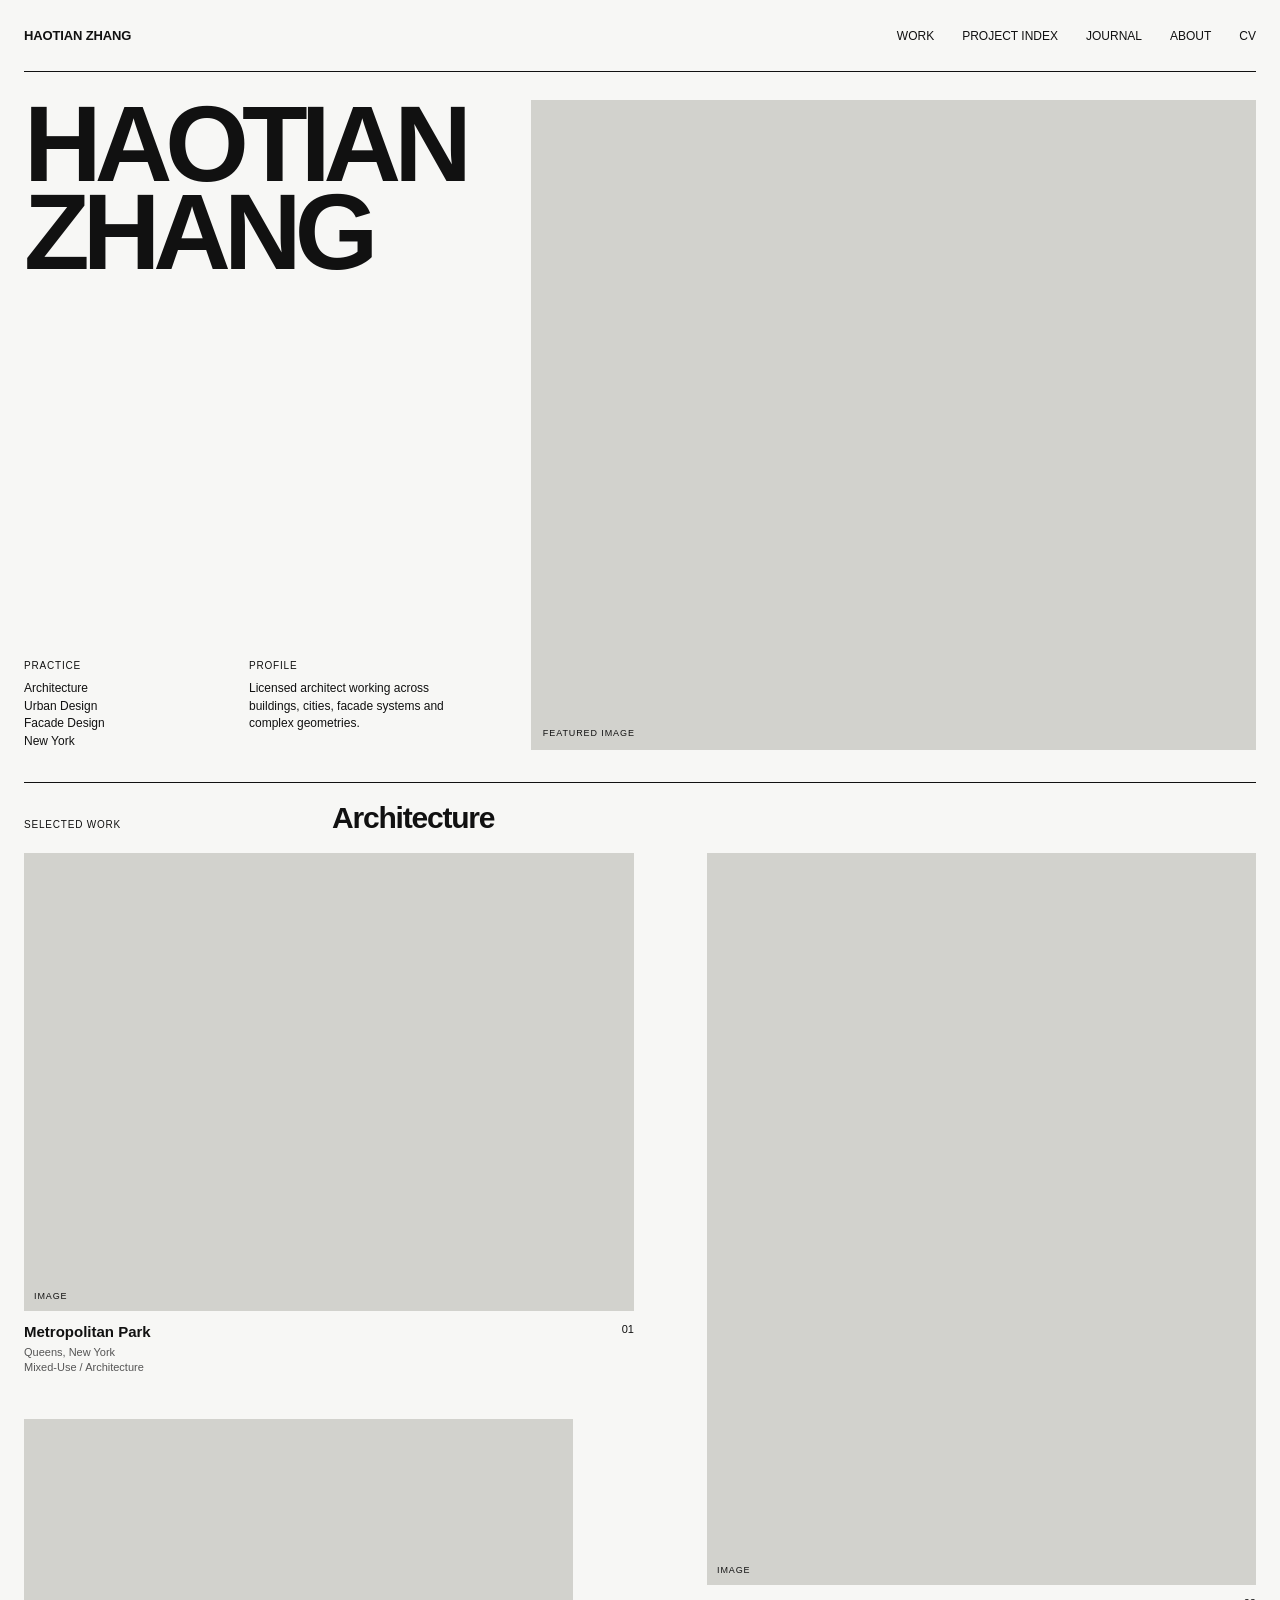
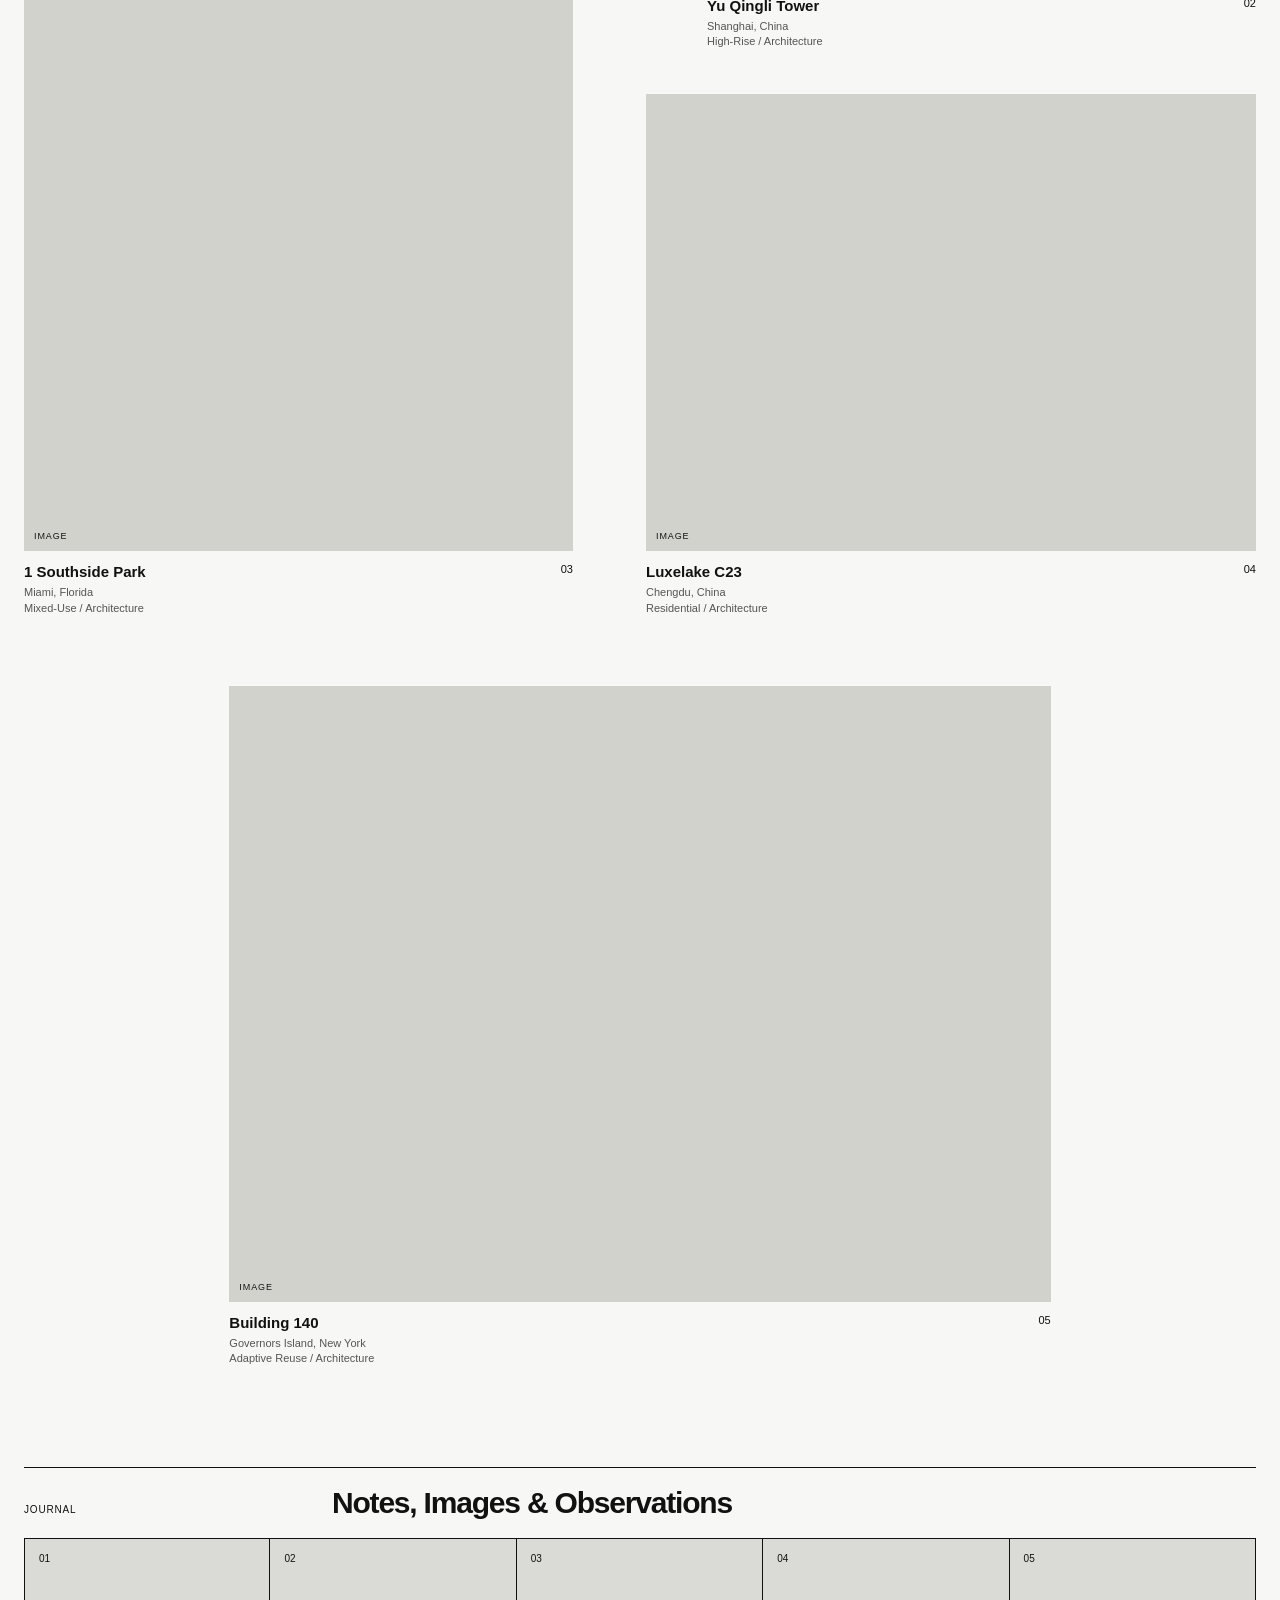
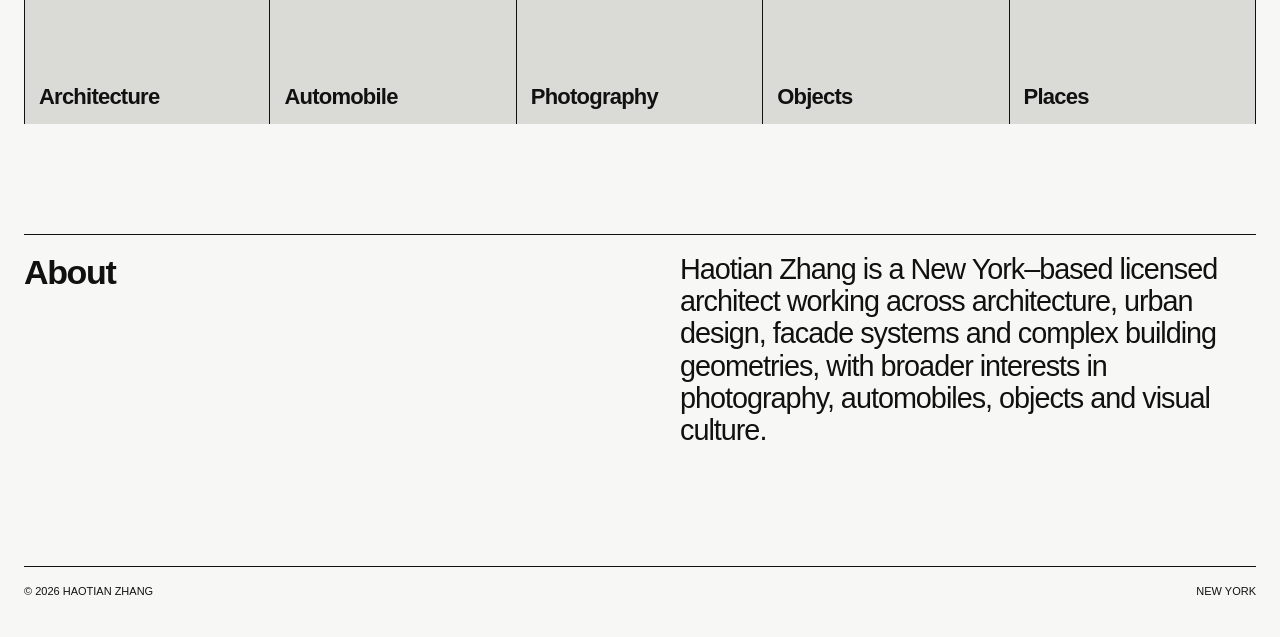
==== index.html @ 1aa69b0f "Update index.html" ====
<!DOCTYPE html>
<html lang="en">

<head>

  <meta charset="UTF-8">

  <meta name="viewport"
        content="width=device-width, initial-scale=1.0">

  <meta name="description"
        content="Haotian Zhang — New York-based architect and designer.">

  <title>
    Haotian Zhang — Architect / Designer
  </title>

  <link rel="stylesheet"
        href="style.css">

</head>


<body>

  <div class="page">


    <!-- HEADER -->

    <header class="site-header">

      <a class="site-name"
         href="index.html">
        HAOTIAN ZHANG
      </a>


      <nav class="site-nav">

        <a href="#work">
          WORK
        </a>

        <a href="projects.html">
          PROJECT INDEX
        </a>

        <a href="journal.html">
          JOURNAL
        </a>

        <a href="about.html">
          ABOUT
        </a>

        <a href="cv.html">
          CV
        </a>

      </nav>

    </header>



    <main>


      <!-- HERO -->

      <section class="home-hero">


        <div class="home-hero-left">


          <h1 class="home-title">

            <span>
              HAOTIAN
            </span>

            <span>
              ZHANG
            </span>

          </h1>



          <div class="home-hero-info">


            <div>

              <div class="label">
                Practice
              </div>

              <div class="small-text"
                   style="margin-top:8px;">

                Architecture<br>
                Urban Design<br>
                Facade Design<br>
                New York

              </div>

            </div>



            <div>

              <div class="label">
                Profile
              </div>

              <div class="small-text"
                   style="margin-top:8px;">

                Licensed architect working across buildings,
                cities, facade systems and complex geometries.

              </div>

            </div>


          </div>


        </div>



        <div class="home-hero-image">
        </div>


      </section>



      <!-- SELECTED WORK -->

      <section id="work">


        <div class="section-heading">

          <div class="label">
            Selected Work
          </div>

          <div class="section-title">
            Architecture
          </div>

        </div>



        <div class="home-work-layout">


          <!-- LEFT COLUMN -->

          <div class="home-work-column">


            <!-- 01 METROPOLITAN PARK -->

            <a class="home-work-card"
               href="metropolitan-park.html">


              <div class="home-work-image landscape">
              </div>


              <div class="home-work-info">


                <div>

                  <div class="home-work-name">
                    Metropolitan Park
                  </div>

                  <div class="home-work-meta">

                    Queens, New York<br>
                    Mixed-Use / Architecture

                  </div>

                </div>


                <div class="home-work-number">
                  01
                </div>


              </div>


            </a>



            <!-- 03 SOUTHSIDE PARK -->

            <a class="home-work-card"
               href="southside-park.html">


              <div class="home-work-image
                          portrait
                          home-southside-image">
              </div>


              <div class="home-work-info">


                <div>

                  <div class="home-work-name">
                    1 Southside Park
                  </div>

                  <div class="home-work-meta">

                    Miami, Florida<br>
                    Mixed-Use / Architecture

                  </div>

                </div>


                <div class="home-work-number">
                  03
                </div>


              </div>


            </a>


          </div>



          <!-- RIGHT COLUMN -->

          <div class="home-work-column">


            <!-- 02 YU QINGLI -->

            <article class="home-work-card">


              <div class="home-work-image portrait">
              </div>


              <div class="home-work-info">


                <div>

                  <div class="home-work-name">
                    Yu Qingli Tower
                  </div>

                  <div class="home-work-meta">

                    Shanghai, China<br>
                    High-Rise / Architecture

                  </div>

                </div>


                <div class="home-work-number">
                  02
                </div>


              </div>


            </article>



            <!-- 04 LUXELAKE -->

            <article class="home-work-card">


              <div class="home-work-image landscape">
              </div>


              <div class="home-work-info">


                <div>

                  <div class="home-work-name">
                    Luxelake C23
                  </div>

                  <div class="home-work-meta">

                    Chengdu, China<br>
                    Residential / Architecture

                  </div>

                </div>


                <div class="home-work-number">
                  04
                </div>


              </div>


            </article>


          </div>



          <!-- 05 BUILDING 140 -->

          <article class="home-work-card home-work-feature">


            <div class="home-work-image landscape">
            </div>


            <div class="home-work-info">


              <div>

                <div class="home-work-name">
                  Building 140
                </div>

                <div class="home-work-meta">

                  Governors Island, New York<br>
                  Adaptive Reuse / Architecture

                </div>

              </div>


              <div class="home-work-number">
                05
              </div>


            </div>


          </article>


        </div>


      </section>



      <!-- JOURNAL -->

      <section class="home-journal">


        <div class="section-heading">

          <div class="label">
            Journal
          </div>

          <div class="section-title">
            Notes, Images & Observations
          </div>

        </div>



        <div class="home-journal-grid">


          <a class="home-journal-item journal-architecture"
             href="journal.html">

            <div class="home-journal-overlay">
            </div>

            <span class="home-journal-number">
              01
            </span>

            <span class="home-journal-name">
              Architecture
            </span>

          </a>



          <a class="home-journal-item journal-automobile"
             href="journal.html">

            <div class="home-journal-overlay">
            </div>

            <span class="home-journal-number">
              02
            </span>

            <span class="home-journal-name">
              Automobile
            </span>

          </a>



          <a class="home-journal-item journal-photography"
             href="journal.html">

            <div class="home-journal-overlay">
            </div>

            <span class="home-journal-number">
              03
            </span>

            <span class="home-journal-name">
              Photography
            </span>

          </a>



          <a class="home-journal-item journal-objects"
             href="journal.html">

            <div class="home-journal-overlay">
            </div>

            <span class="home-journal-number">
              04
            </span>

            <span class="home-journal-name">
              Objects
            </span>

          </a>



          <a class="home-journal-item journal-places"
             href="journal.html">

            <div class="home-journal-overlay">
            </div>

            <span class="home-journal-number">
              05
            </span>

            <span class="home-journal-name">
              Places
            </span>

          </a>


        </div>


      </section>



      <!-- ABOUT -->

      <section class="home-about">


        <div class="home-about-title">
          About
        </div>


        <div class="home-about-text">

          Haotian Zhang is a New York–based licensed architect working across
          architecture, urban design, facade systems and complex building geometries,
          with broader interests in photography, automobiles, objects and visual culture.

        </div>


      </section>


    </main>



    <!-- FOOTER -->

    <footer class="site-footer">

      <div>
        © 2026 HAOTIAN ZHANG
      </div>

      <div>
        NEW YORK
      </div>

    </footer>


  </div>


</body>

</html>
---- style.css ----
/* =========================================================
   HAOTIAN ZHANG — GLOBAL DESIGN SYSTEM
   ========================================================= */


/* DESIGN TOKENS
--------------------------------------------------------- */

:root {

  /* COLORS */

  --color-bg: #f7f7f5;
  --color-text: #111111;
  --color-muted: #555555;
  --color-line: #c8c8c3;
  --color-placeholder: #d2d2cd;


  /* PAGE */

  --page-max: 1920px;
  --page-padding: 24px;


  /* PROJECT PAGE */

  --project-page-max: 1080px;
  --project-column-width: 74%;


  /* SPACING */

  --space-xs: 8px;
  --space-sm: 12px;
  --space-md: 24px;
  --space-lg: 44px;
  --space-xl: 80px;
  --space-xxl: 120px;


  /* TYPE */

  --font-sans:
    "Helvetica Neue",
    Helvetica,
    Arial,
    sans-serif;


  /* MOTION */

  --transition-fast: 0.2s ease;
  --transition-medium: 0.25s ease;

}


/* RESET
--------------------------------------------------------- */

* {
  margin: 0;
  padding: 0;
  box-sizing: border-box;
}

html {
  scroll-behavior: smooth;
}

body {
  background: var(--color-bg);
  color: var(--color-text);
  font-family: var(--font-sans);
  -webkit-font-smoothing: antialiased;
}

a {
  color: inherit;
  text-decoration: none;
}

img {
  display: block;
  width: 100%;
}


/* GLOBAL
--------------------------------------------------------- */

.page {
  width: 100%;
  max-width: var(--page-max);
  margin: 0 auto;
  padding: 0 var(--page-padding);
}

.label {
  font-size: 10px;
  line-height: 1.2;
  letter-spacing: 0.08em;
  text-transform: uppercase;
}

.small-text {
  font-size: 12px;
  line-height: 1.45;
}

.page-title {
  padding: 30px 0 80px;
}

.page-title h1 {
  font-size: clamp(68px, 8.4vw, 150px);
  line-height: 0.82;
  letter-spacing: -0.065em;
  text-transform: uppercase;
  font-weight: 700;
}

.section-heading {
  display: grid;
  grid-template-columns: 1fr 3fr;
  align-items: baseline;
  padding: 18px 0;
  border-top: 1px solid var(--color-text);
}

.section-title {
  font-size: 30px;
  font-weight: 600;
  letter-spacing: -0.04em;
}


/* HEADER
--------------------------------------------------------- */

.site-header {
  height: 72px;
  display: grid;
  grid-template-columns: 1fr auto;
  align-items: center;
  border-bottom: 1px solid var(--color-text);
}

.site-name {
  font-size: 13px;
  font-weight: 600;
  letter-spacing: -0.01em;
}

.site-nav {
  display: flex;
  gap: 28px;
  font-size: 12px;
}

.site-nav a {
  position: relative;
}

.site-nav a::after {
  content: "";
  position: absolute;
  left: 0;
  bottom: -4px;
  width: 0;
  height: 1px;
  background: var(--color-text);
  transition: width var(--transition-fast);
}

.site-nav a:hover::after {
  width: 100%;
}


/* FOOTER
--------------------------------------------------------- */

.site-footer {
  border-top: 1px solid var(--color-text);
  padding: 18px 0 40px;
  display: flex;
  justify-content: space-between;
  align-items: flex-start;
  gap: 24px;
  font-size: 11px;
}


/* HOME — HERO
--------------------------------------------------------- */

.home-hero {
  min-height: 76vh;
  display: grid;
  grid-template-columns: 4.7fr 7.3fr;
  gap: 40px;
  padding-top: 28px;
  padding-bottom: 32px;
}

.home-hero-left {
  display: flex;
  flex-direction: column;
  justify-content: space-between;
}

.home-title {
  font-size: clamp(68px, 8.4vw, 150px);
  line-height: 0.82;
  font-weight: 700;
  letter-spacing: -0.065em;
  text-transform: uppercase;
}

.home-title span {
  display: block;
}

.home-hero-info {
  display: grid;
  grid-template-columns: 1fr 1fr;
  gap: 20px;
  max-width: 430px;
}

.home-hero-image {
  min-height: 650px;
  background: var(--color-placeholder);
  position: relative;
  overflow: hidden;
  background-size: cover;
  background-position: center;
}

.home-hero-image::after {
  content: "FEATURED IMAGE";
  position: absolute;
  left: 12px;
  bottom: 12px;
  font-size: 9px;
  letter-spacing: 0.1em;
}


/* HOME — SELECTED WORK
--------------------------------------------------------- */

.home-work-layout {
  display: grid;
  grid-template-columns: 1fr 1fr;
  column-gap: 12px;
  padding-bottom: 100px;
}

.home-work-column {
  display: flex;
  flex-direction: column;
  gap: 44px;
}

.home-work-card {
  display: block;
}


/* LEFT COLUMN */

.home-work-column:first-child
.home-work-card:nth-child(1) {
  width: 100%;
}

.home-work-column:first-child
.home-work-card:nth-child(2) {
  width: 90%;
  align-self: flex-start;
}


/* RIGHT COLUMN */

.home-work-column:nth-child(2)
.home-work-card:nth-child(1) {
  width: 90%;
  align-self: flex-end;
}

.home-work-column:nth-child(2)
.home-work-card:nth-child(2) {
  width: 100%;
}


.home-work-image {
  background: var(--color-placeholder);
  margin-bottom: 12px;
  position: relative;
  overflow: hidden;
  background-size: cover;
  background-position: center;
}

.home-work-image.landscape {
  aspect-ratio: 4 / 3;
}

.home-work-image.portrait {
  aspect-ratio: 3 / 4;
}

.home-work-image::after {
  content: "IMAGE";
  position: absolute;
  left: 10px;
  bottom: 10px;
  font-size: 9px;
  letter-spacing: 0.1em;
}

.home-work-info {
  display: grid;
  grid-template-columns: 1fr auto;
  gap: 16px;
}

.home-work-name {
  font-size: 15px;
  font-weight: 600;
}

.home-work-meta {
  margin-top: 5px;
  font-size: 11px;
  line-height: 1.4;
  color: var(--color-muted);
}

.home-work-number {
  font-size: 11px;
}

.home-work-feature {
  grid-column: 1 / -1;
  width: 66.666%;
  margin: 70px auto 0;
}


/* HOME — JOURNAL
--------------------------------------------------------- */

.home-journal {
  padding-bottom: 110px;
}

.home-journal-grid {
  display: grid;
  grid-template-columns: repeat(5, 1fr);
  border-top: 1px solid var(--color-text);
}

.home-journal-item {
  min-height: 185px;
  padding: 14px;
  border-right: 1px solid var(--color-text);
  position: relative;
  overflow: hidden;

  display: flex;
  flex-direction: column;
  justify-content: space-between;

  background: var(--color-placeholder);
  background-size: cover;
  background-position: center;

  transition:
    filter var(--transition-medium),
    transform var(--transition-medium);
}

.home-journal-item:first-child {
  border-left: 1px solid var(--color-text);
}

.home-journal-overlay {
  position: absolute;
  inset: 0;
  background: rgba(247, 247, 245, 0.22);
  transition:
    background var(--transition-medium);
}

.home-journal-number,
.home-journal-name {
  position: relative;
  z-index: 2;
}

.home-journal-number {
  font-size: 10px;
}

.home-journal-name {
  font-size: 22px;
  font-weight: 600;
  letter-spacing: -0.035em;
}

.home-journal-item:hover {
  filter: contrast(1.04);
}

.home-journal-item:hover
.home-journal-overlay {
  background: rgba(247, 247, 245, 0.08);
}


/* JOURNAL BACKGROUND IMAGES
--------------------------------------------------------- */

.journal-architecture {
  background-image: none;
}

.journal-automobile {
  background-image: none;
}

.journal-photography {
  background-image: none;
}

.journal-objects {
  background-image: none;
}

.journal-places {
  background-image: none;
}


/* HOME — ABOUT
--------------------------------------------------------- */

.home-about {
  display: grid;
  grid-template-columns: 1fr 1fr;
  gap: 80px;
  padding: 18px 0 120px;
  border-top: 1px solid var(--color-text);
}

.home-about-title {
  font-size: 34px;
  font-weight: 600;
  letter-spacing: -0.04em;
}

.home-about-text {
  font-size: clamp(24px, 2.25vw, 38px);
  line-height: 1.12;
  letter-spacing: -0.035em;
  max-width: 820px;
}


/* PROJECT INDEX
--------------------------------------------------------- */

.project-index-section {
  margin-bottom: 100px;
}

.project-index-table {
  border-top: 1px solid var(--color-text);
}

.project-index-row {
  display: grid;
  grid-template-columns:
    50px
    120px
    2fr
    1.4fr
    1fr
    1.2fr;

  gap: 18px;
  align-items: center;

  min-height: 108px;
  padding: 12px 0;

  border-bottom: 1px solid var(--color-line);

  transition:
    background var(--transition-fast);
}

.project-index-row:hover {
  background: #efefeb;
}

.project-index-number,
.project-index-location,
.project-index-type,
.project-index-office {
  font-size: 11px;
  line-height: 1.4;
}

.project-index-name {
  font-size: 22px;
  font-weight: 600;
  letter-spacing: -0.03em;
}

.project-index-thumb {
  width: 100%;
  aspect-ratio: 4 / 3;

  background: var(--color-placeholder);

  position: relative;
  overflow: hidden;

  background-size: cover;
  background-position: center;
}

.project-index-thumb::after {
  content: "THUMB";

  position: absolute;
  left: 8px;
  bottom: 8px;

  font-size: 9px;
  letter-spacing: 0.08em;
}


/* JOURNAL PAGE
--------------------------------------------------------- */

.journal-intro {
  display: grid;
  grid-template-columns: 1fr 2fr;
  gap: 60px;

  padding: 24px 0 100px;

  border-top: 1px solid var(--color-text);
}

.journal-intro-text {
  font-size: clamp(28px, 3vw, 46px);
  line-height: 1.08;
  letter-spacing: -0.04em;

  max-width: 1000px;
}

.journal-categories {
  border-top: 1px solid var(--color-text);
  margin-bottom: 120px;
}

.journal-category {
  display: grid;

  grid-template-columns:
    70px
    1.5fr
    2fr
    auto;

  gap: 30px;
  align-items: center;

  min-height: 125px;

  border-bottom: 1px solid #bdbdb8;

  transition:
    background var(--transition-fast);
}

.journal-category:hover {
  background: var(--color-text);
  color: var(--color-bg);
}

.journal-category-number {
  font-size: 11px;
}

.journal-category-name {
  font-size: clamp(28px, 3vw, 48px);
  font-weight: 600;
  letter-spacing: -0.045em;
}

.journal-category-description {
  font-size: 12px;
  line-height: 1.5;
  max-width: 440px;
}

.journal-category-arrow {
  font-size: 18px;
}

.journal-latest {
  margin-bottom: 120px;
}

.journal-post-grid {
  display: grid;
  grid-template-columns: repeat(3, 1fr);
  gap: 24px;
}

.journal-post-image {
  aspect-ratio: 4 / 3;
  background: var(--color-placeholder);
  margin-bottom: 12px;
  position: relative;
}

.journal-post-image::after {
  content: "IMAGE";

  position: absolute;
  left: 10px;
  bottom: 10px;

  font-size: 9px;
  letter-spacing: 0.08em;
}

.journal-post-category {
  font-size: 10px;
  letter-spacing: 0.08em;
  text-transform: uppercase;
  margin-bottom: 7px;
}

.journal-post-title {
  font-size: 20px;
  font-weight: 600;
  letter-spacing: -0.03em;
  line-height: 1.15;
}

.journal-post-date {
  margin-top: 8px;
  font-size: 10px;
  color: #666;
}


/* ABOUT PAGE
--------------------------------------------------------- */

.about-intro {
  display: grid;
  grid-template-columns: 1fr 2fr;
  gap: 60px;

  padding: 24px 0 90px;

  border-top: 1px solid var(--color-text);
}

.about-intro-text {
  font-size: clamp(26px, 2.7vw, 42px);
  line-height: 1.12;
  letter-spacing: -0.035em;

  max-width: 900px;
}

.about-details {
  display: grid;
  grid-template-columns: repeat(3, 1fr);
  gap: 40px;

  padding: 24px 0 90px;

  border-top: 1px solid var(--color-text);
}

.about-detail-title {
  font-size: 10px;
  letter-spacing: 0.08em;
  text-transform: uppercase;

  margin-bottom: 14px;
}

.about-detail-text {
  font-size: 13px;
  line-height: 1.6;
}

.about-bio {
  display: grid;
  grid-template-columns: 1fr 2fr;
  gap: 60px;

  padding: 24px 0 110px;

  border-top: 1px solid var(--color-text);
}

.about-bio-title {
  font-size: 28px;
  font-weight: 600;
  letter-spacing: -0.04em;
}

.about-bio-text {
  max-width: 850px;
  font-size: 17px;
  line-height: 1.6;
}

.about-bio-text p {
  margin-bottom: 22px;
}

.about-interests {
  display: grid;
  grid-template-columns: repeat(5, 1fr);

  border-top: 1px solid var(--color-text);

  margin-bottom: 120px;
}

.about-interest {
  min-height: 180px;

  padding: 14px;

  border-right: 1px solid var(--color-text);
  border-bottom: 1px solid var(--color-text);

  display: flex;
  align-items: flex-end;

  font-size: 22px;
  font-weight: 600;
  letter-spacing: -0.04em;
}

.about-interest:first-child {
  border-left: 1px solid var(--color-text);
}


/* CV PAGE
--------------------------------------------------------- */

.cv-intro {
  display: grid;
  grid-template-columns: 1fr 2fr;
  gap: 60px;

  padding: 24px 0 90px;

  border-top: 1px solid var(--color-text);
}

.cv-intro-text {
  font-size: clamp(24px, 2.5vw, 38px);
  line-height: 1.12;
  letter-spacing: -0.035em;

  max-width: 900px;
}

.cv-section {
  border-top: 1px solid var(--color-text);

  padding: 18px 0 80px;
}

.cv-section-heading {
  display: grid;
  grid-template-columns: 1fr 3fr;

  margin-bottom: 36px;

  align-items: baseline;
}

.cv-section-title {
  font-size: 28px;
  font-weight: 600;
  letter-spacing: -0.04em;
}

.cv-entry {
  display: grid;

  grid-template-columns:
    1fr
    1.5fr
    3fr;

  gap: 30px;

  padding: 22px 0;

  border-top: 1px solid var(--color-line);
}

.cv-entry:last-child {
  border-bottom: 1px solid var(--color-line);
}

.cv-date {
  font-size: 11px;
  line-height: 1.5;
}

.cv-entry-title {
  font-size: 18px;
  font-weight: 600;
  letter-spacing: -0.02em;
}

.cv-entry-subtitle {
  margin-top: 5px;

  font-size: 12px;
  line-height: 1.5;

  color: var(--color-muted);
}

.cv-entry-description {
  font-size: 13px;
  line-height: 1.55;

  max-width: 760px;
}

.cv-skills-grid,
.cv-additional-grid {
  display: grid;
  grid-template-columns: repeat(3, 1fr);
  gap: 50px;
}

.cv-block {
  border-top: 1px solid var(--color-line);

  padding-top: 14px;
}

.cv-block-title {
  font-size: 18px;
  font-weight: 600;

  margin-bottom: 18px;

  letter-spacing: -0.025em;
}

.cv-small-title {
  font-size: 10px;
  text-transform: uppercase;
  letter-spacing: 0.08em;

  margin-bottom: 14px;
}

.cv-list {
  font-size: 13px;
  line-height: 1.7;
}


/* =========================================================
   PROJECT DETAIL — PUBLICATION SYSTEM
   ========================================================= */


/* PROJECT PAGE WIDTH
--------------------------------------------------------- */

.project-page {
  width: 100%;
  max-width: var(--project-page-max);

  margin: 0 auto;

  padding-bottom: 120px;
}


/* PROJECT TITLE
--------------------------------------------------------- */

.project-detail-header {
  padding: 30px 0 34px;
}

.project-detail-kicker {
  margin-bottom: 12px;

  font-size: 9px;
  line-height: 1.35;
  letter-spacing: 0.08em;
  text-transform: uppercase;
}

.project-detail-title {
  font-size: clamp(46px, 5.5vw, 92px);
  line-height: 0.9;
  letter-spacing: -0.055em;
  font-weight: 700;
  text-transform: uppercase;
}


/* HERO + SIDEBAR
--------------------------------------------------------- */

.project-hero-layout {
  display: grid;

  grid-template-columns:
    minmax(0, 3.35fr)
    minmax(190px, 1fr);

  gap: 24px;

  align-items: start;

  margin-bottom: 72px;
}

.project-hero-image {
  width: 100%;
  aspect-ratio: 4 / 3;

  background-color: var(--color-placeholder);

  position: relative;
  overflow: hidden;

  background-size: cover;
  background-position: center;
  background-repeat: no-repeat;
}

.project-hero-image::after {
  content: "IMAGE";

  position: absolute;
  left: 8px;
  bottom: 8px;

  font-size: 8px;
  letter-spacing: 0.09em;
}

.project-sidebar {
  border-top: 1px solid var(--color-text);
}

.project-sidebar-group {
  padding: 10px 0 13px;
  border-bottom: 1px solid var(--color-line);
}

.project-sidebar-label {
  margin-bottom: 4px;

  font-size: 8px;
  line-height: 1.2;
  letter-spacing: 0.08em;
  text-transform: uppercase;
}

.project-sidebar-value {
  font-size: 10px;
  line-height: 1.45;
}


/* PROJECT TEXT
--------------------------------------------------------- */

.project-copy-section {
  width: var(--project-column-width);

  display: grid;
  grid-template-columns: 110px 1fr;
  gap: 28px;

  padding-bottom: 78px;
}

.project-copy-label {
  font-size: 9px;
  line-height: 1.35;
  letter-spacing: 0.08em;
  text-transform: uppercase;
}

.project-copy {
  max-width: 640px;
}

.project-copy h2 {
  margin-bottom: 14px;

  font-size: 13px;
  line-height: 1.3;
  font-weight: 600;
  letter-spacing: -0.01em;
}

.project-copy p {
  margin-bottom: 15px;

  font-size: 12px;
  line-height: 1.6;
}

.project-copy p:last-child {
  margin-bottom: 0;
}


/* PROJECT GALLERY
--------------------------------------------------------- */

.project-gallery {
  width: var(--project-column-width);
  padding-bottom: 90px;
}

.project-gallery-item {
  margin-bottom: 28px;
}

.project-gallery-item:last-child {
  margin-bottom: 0;
}

.project-gallery-image {
  width: 100%;

  background-color: var(--color-placeholder);

  position: relative;
  overflow: hidden;

  background-size: cover;
  background-position: center;
  background-repeat: no-repeat;
}

.project-gallery-image::after {
  content: "IMAGE";

  position: absolute;
  left: 8px;
  bottom: 8px;

  font-size: 8px;
  letter-spacing: 0.09em;
}


/* IMAGE FORMATS
--------------------------------------------------------- */

.project-gallery-landscape {
  aspect-ratio: 16 / 10;
}

.project-gallery-wide {
  aspect-ratio: 16 / 9;
}

.project-gallery-square {
  aspect-ratio: 1 / 1;
}

.project-gallery-portrait {
  width: 70%;
  aspect-ratio: 3 / 4;
}

.project-gallery-portrait.right {
  margin-left: auto;
}


/* TWO IMAGE ROW
--------------------------------------------------------- */

.project-gallery-pair {
  display: grid;
  grid-template-columns: 1fr 1fr;
  gap: 10px;

  margin-bottom: 28px;
}

.project-gallery-pair .project-gallery-item {
  margin-bottom: 0;
}


/* CAPTIONS
--------------------------------------------------------- */

.project-caption {
  display: flex;
  justify-content: space-between;
  gap: 20px;

  padding-top: 5px;

  font-size: 8px;
  line-height: 1.35;
  letter-spacing: 0.03em;

  color: var(--color-muted);
}


/* PROJECT END
--------------------------------------------------------- */

.project-end {
  width: var(--project-column-width);

  display: grid;
  grid-template-columns: 1fr 1fr;
  gap: 40px;

  padding-top: 14px;

  border-top: 1px solid var(--color-text);
}

.project-end a {
  font-size: 10px;
}

.project-end-next {
  text-align: right;
}


/* =========================================================
   SOUTHSIDE PARK IMAGES
   ========================================================= */


/* HERO */

.southside-hero {
  background-image:
    url("images/projects/southside-park/01-hero.jpg");

  background-position: 50% 50%;
}


/* REMOVE PLACEHOLDER LABEL ON REAL HERO */

.southside-hero::after {
  content: none;
}


/* OTHER IMAGES */

.southside-image-02 {
  background-image: none;
}

.southside-image-03 {
  background-image: none;
}

.southside-image-04 {
  background-image: none;
}

.southside-image-05 {
  background-image: none;
}

.southside-image-06 {
  background-image: none;
}

.southside-image-07 {
  background-image: none;
}


/* MOBILE
--------------------------------------------------------- */

@media (max-width: 900px) {

  .page {
    padding: 0 16px;
  }

  .site-header {
    height: auto;

    padding: 18px 0;

    grid-template-columns: 1fr;

    gap: 18px;
  }

  .site-nav {
    gap: 18px;
    flex-wrap: wrap;
  }

  .section-heading,
  .cv-section-heading {
    grid-template-columns: 1fr;

    gap: 10px;
  }

  .home-hero {
    grid-template-columns: 1fr;

    min-height: auto;
  }

  .home-title {
    font-size: 20vw;
  }

  .home-hero-image {
    min-height: 70vh;
  }

  .home-hero-info {
    margin-top: 40px;

    grid-template-columns: 1fr;
  }

  .home-work-layout {
    display: block;
  }

  .home-work-column {
    display: block;
  }

  .home-work-card {
    width: 100% !important;

    margin-bottom: 60px;
  }

  .home-work-feature {
    width: 100%;

    margin: 0 0 60px;
  }

  .home-journal-grid {
    grid-template-columns: 1fr;
  }

  .home-journal-item {
    min-height: 140px;

    border-left: 1px solid var(--color-text);
    border-bottom: 1px solid var(--color-text);
  }

  .home-about,
  .journal-intro,
  .about-intro,
  .about-bio,
  .cv-intro {
    grid-template-columns: 1fr;

    gap: 28px;
  }

  .about-details,
  .cv-skills-grid,
  .cv-additional-grid {
    grid-template-columns: 1fr;
  }

  .about-interests {
    grid-template-columns: 1fr;
  }

  .about-interest {
    min-height: 100px;

    border-left: 1px solid var(--color-text);
  }

  .project-index-row {
    grid-template-columns:
      40px
      90px
      1fr;

    gap: 12px;

    padding: 16px 0;

    min-height: auto;
  }

  .project-index-location,
  .project-index-type,
  .project-index-office {
    grid-column: 3;
  }

  .journal-category {
    grid-template-columns:
      40px
      1fr
      auto;

    gap: 12px;

    padding: 18px 0;
  }

  .journal-category-description {
    grid-column: 2 / 4;
  }

  .journal-post-grid {
    grid-template-columns: 1fr;
  }

  .cv-entry {
    grid-template-columns: 1fr;

    gap: 10px;
  }


  /* PROJECT PAGE — MOBILE */

  .project-page {
    max-width: none;
  }

  .project-detail-header {
    padding: 24px 0 28px;
  }

  .project-detail-title {
    font-size: clamp(46px, 14vw, 82px);
  }

  .project-hero-layout {
    grid-template-columns: 1fr;

    gap: 20px;

    margin-bottom: 52px;
  }

  .project-sidebar {
    display: grid;
    grid-template-columns: 1fr 1fr;

    column-gap: 24px;
  }

  .project-copy-section,
  .project-gallery,
  .project-end {
    width: 100%;
  }

  .project-copy-section {
    grid-template-columns: 1fr;

    gap: 18px;

    padding-bottom: 58px;
  }

  .project-copy {
    max-width: none;
  }

  .project-gallery-item {
    margin-bottom: 26px;
  }

  .project-gallery-pair {
    grid-template-columns: 1fr;

    gap: 26px;

    margin-bottom: 26px;
  }

  .project-gallery-portrait,
  .project-gallery-portrait.right {
    width: 100%;

    margin-left: 0;
  }

  .project-end {
    grid-template-columns: 1fr;

    gap: 12px;
  }

  .project-end-next {
    text-align: left;
  }

  .site-footer {
    flex-direction: column;
  }

}
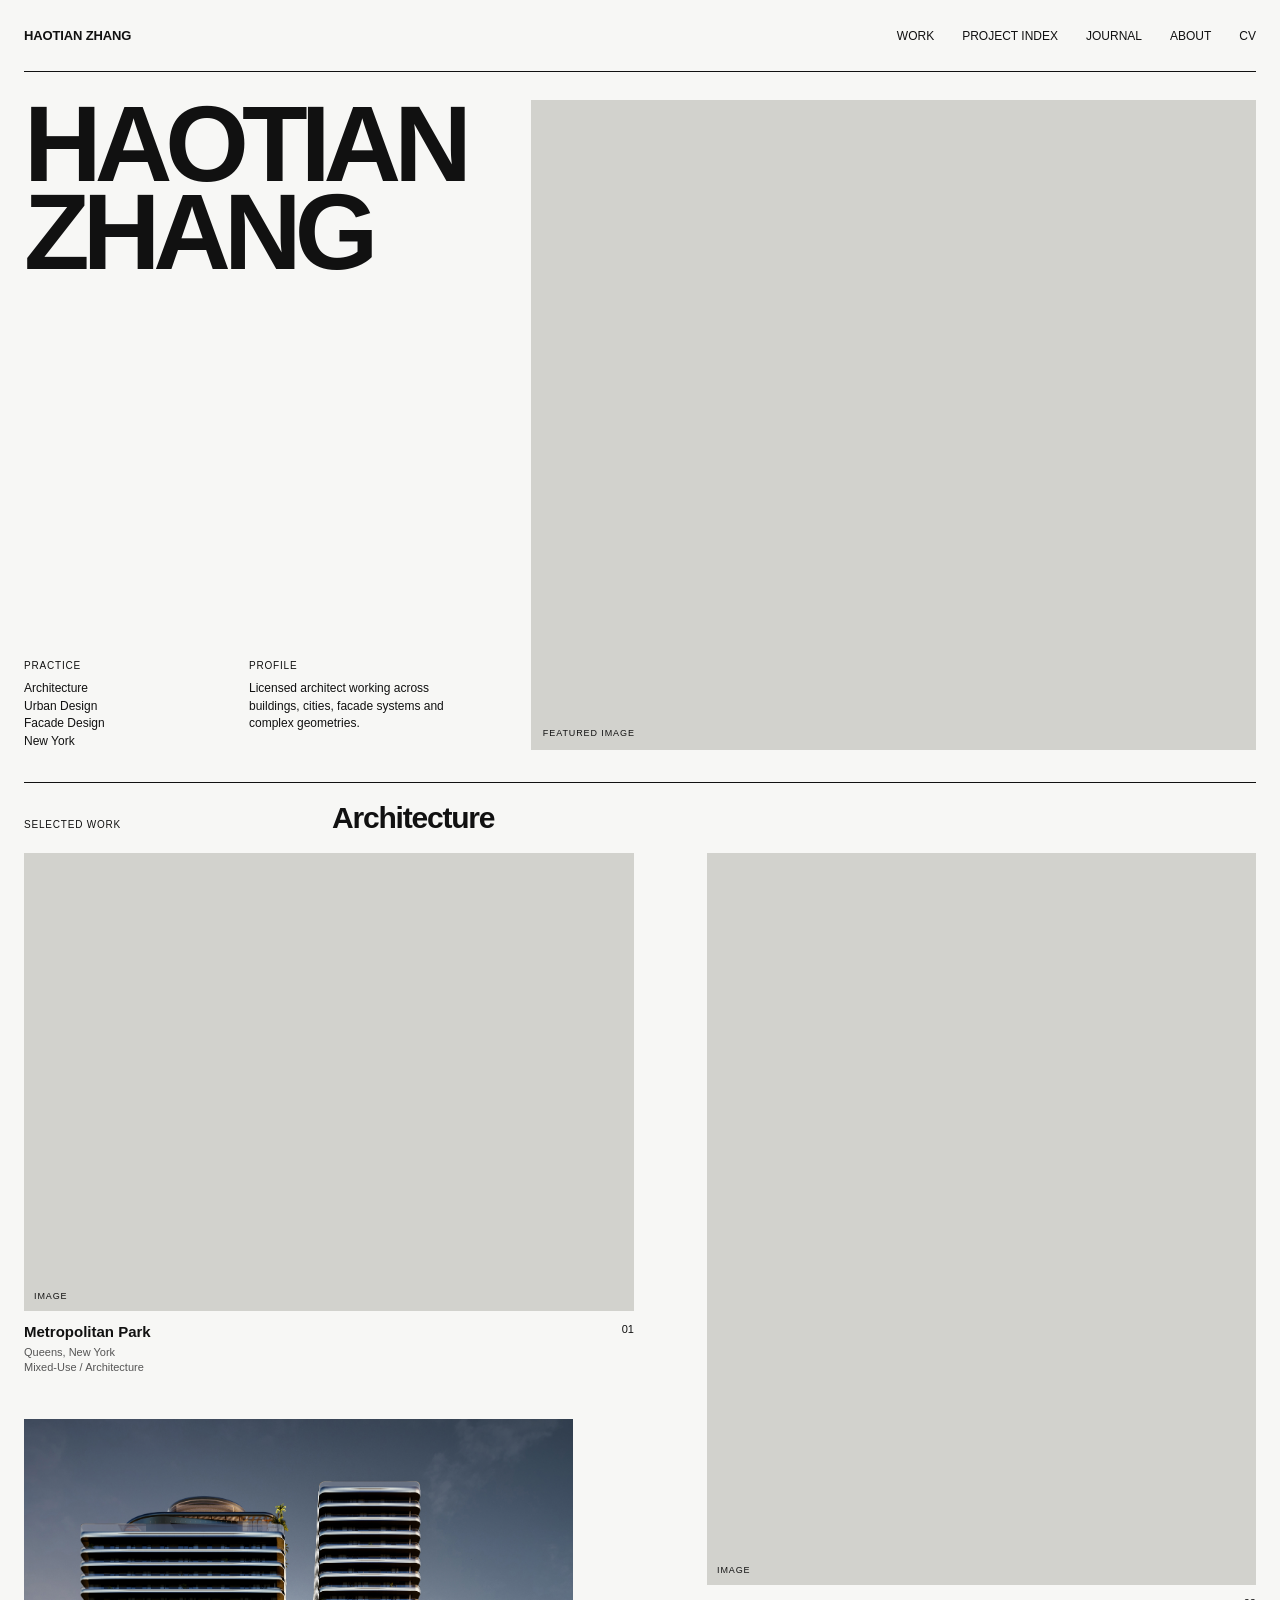
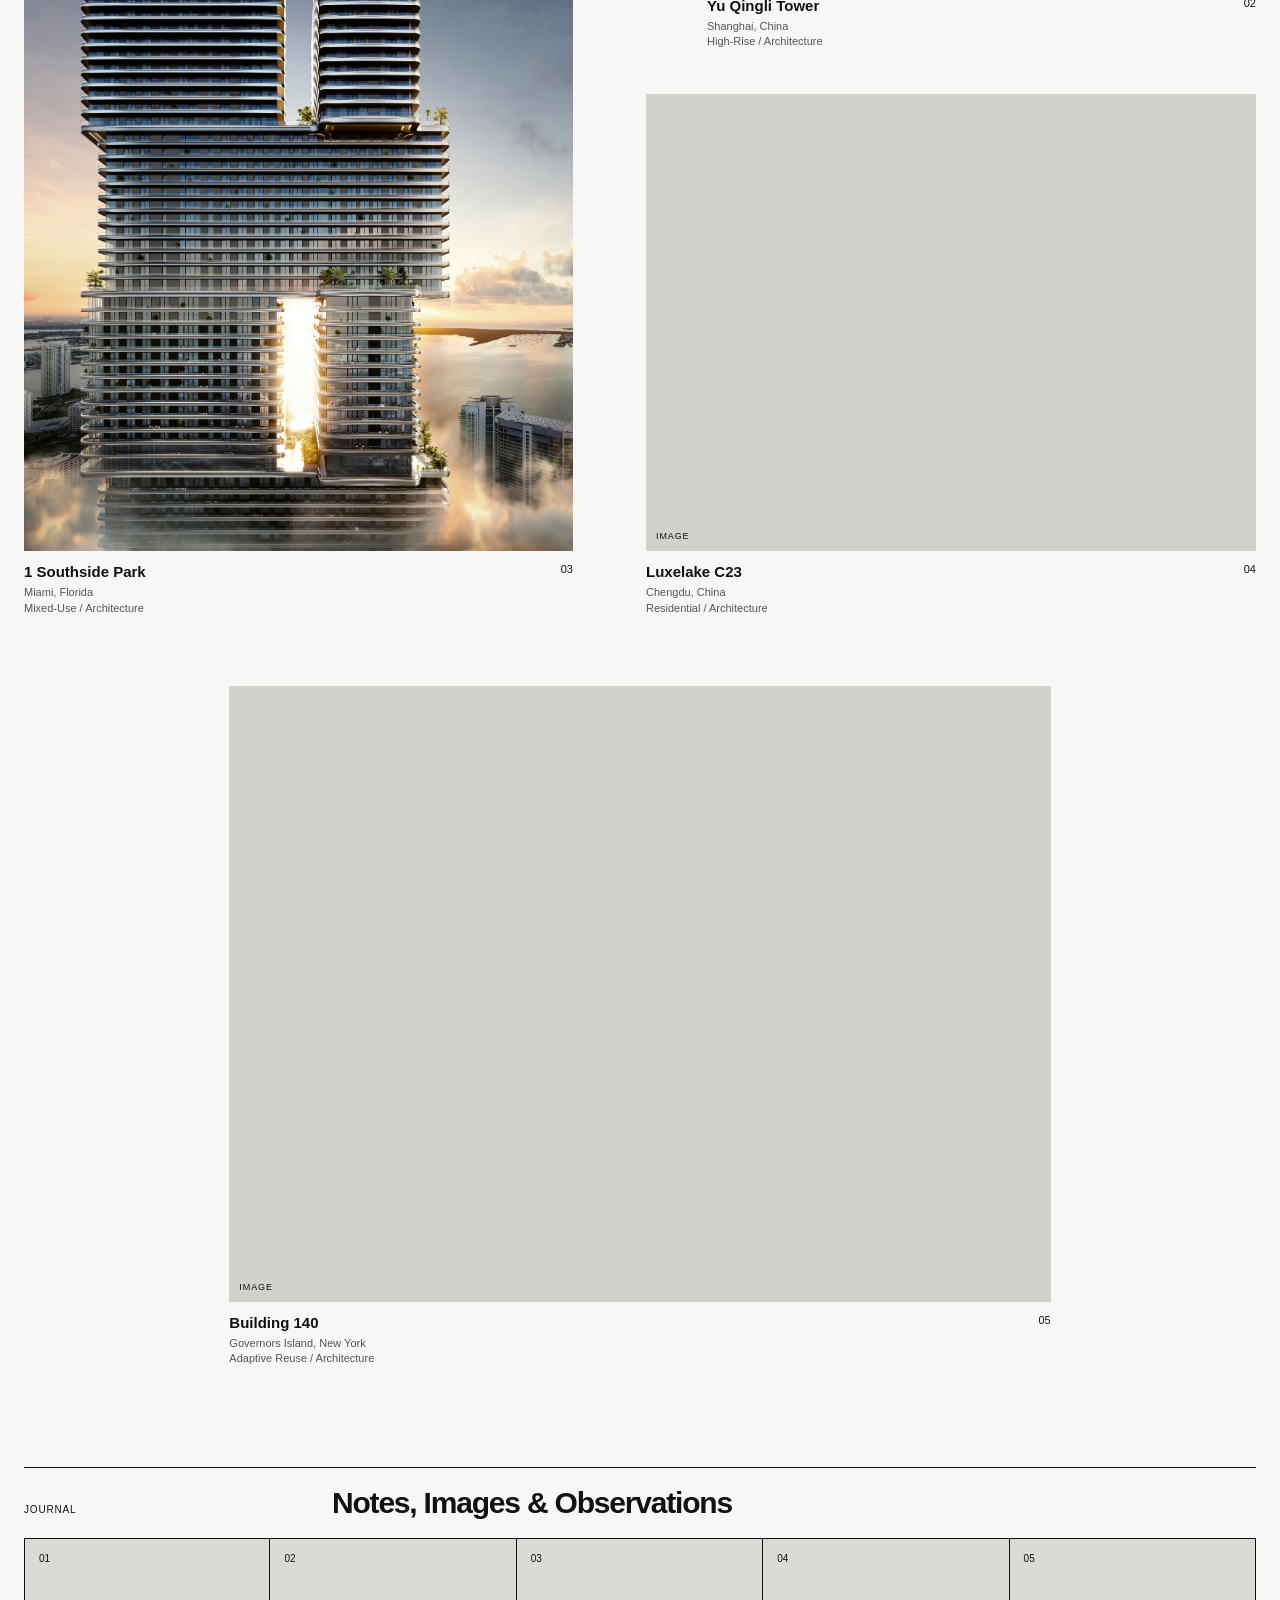
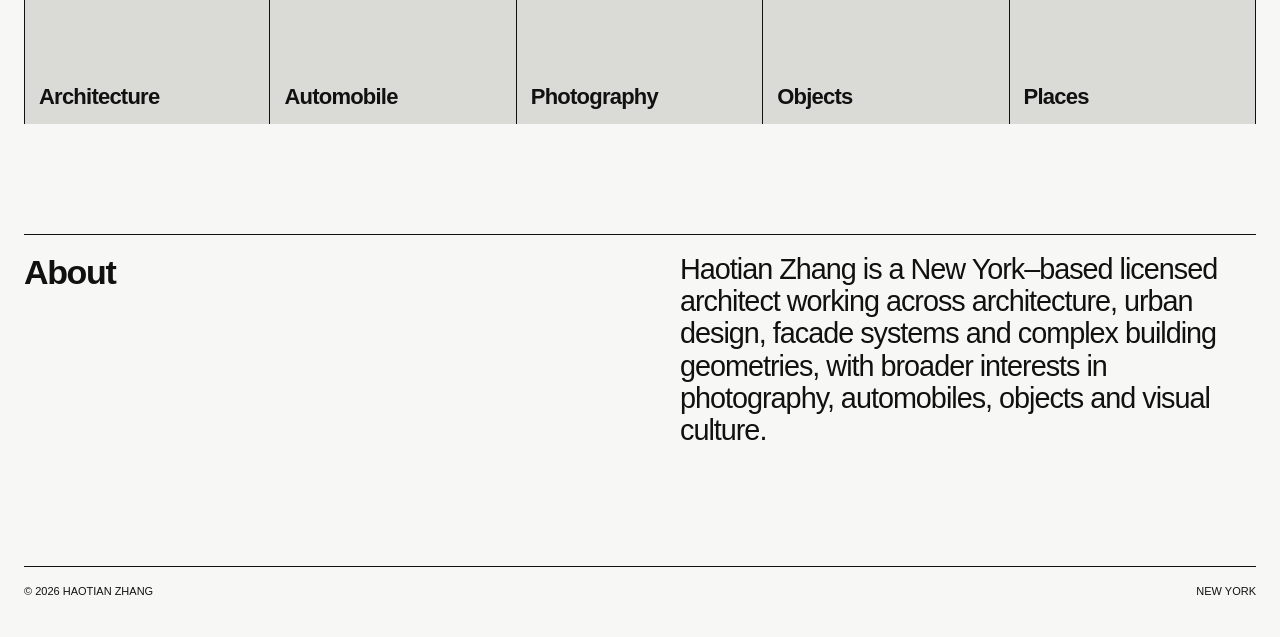
==== commit 18535211: "Update index.html" ====
--- a/index.html
+++ b/index.html
@@ -174,7 +174,7 @@
             <!-- 01 METROPOLITAN PARK -->
 
             <a class="home-work-card"
-               href="metropolitan-park.html">
+               href="work.html?id=metropolitan-park">
 
 
               <div class="home-work-image landscape">
@@ -215,7 +215,7 @@
             <!-- 03 SOUTHSIDE PARK -->
 
             <a class="home-work-card"
-               href="southside-park.html">
+               href="work.html?id=southside-park">
 
 
               <div class="home-work-image
@@ -265,7 +265,8 @@
 
             <!-- 02 YU QINGLI -->
 
-            <article class="home-work-card">
+            <a class="home-work-card"
+               href="work.html?id=yu-qingli">
 
 
               <div class="home-work-image portrait">
@@ -299,13 +300,14 @@
               </div>
 
 
-            </article>
+            </a>
 
 
 
             <!-- 04 LUXELAKE -->
 
-            <article class="home-work-card">
+            <a class="home-work-card"
+               href="work.html?id=luxelake-c23">
 
 
               <div class="home-work-image landscape">
@@ -339,7 +341,7 @@
               </div>
 
 
-            </article>
+            </a>
 
 
           </div>
@@ -348,7 +350,8 @@
 
           <!-- 05 BUILDING 140 -->
 
-          <article class="home-work-card home-work-feature">
+          <a class="home-work-card home-work-feature"
+             href="work.html?id=building-140">
 
 
             <div class="home-work-image landscape">
@@ -382,7 +385,7 @@
             </div>
 
 
-          </article>
+          </a>
 
 
         </div>
--- a/style.css
+++ b/style.css
@@ -232,18 +232,24 @@
 
 .home-hero-image {
   min-height: 650px;
-  background: var(--color-placeholder);
+
+  background-color: var(--color-placeholder);
+
   position: relative;
   overflow: hidden;
+
   background-size: cover;
   background-position: center;
+  background-repeat: no-repeat;
 }
 
 .home-hero-image::after {
   content: "FEATURED IMAGE";
+
   position: absolute;
   left: 12px;
   bottom: 12px;
+
   font-size: 9px;
   letter-spacing: 0.1em;
 }
@@ -256,6 +262,7 @@
   display: grid;
   grid-template-columns: 1fr 1fr;
   column-gap: 12px;
+
   padding-bottom: 100px;
 }
 
@@ -299,12 +306,16 @@
 
 
 .home-work-image {
-  background: var(--color-placeholder);
+  background-color: var(--color-placeholder);
+
   margin-bottom: 12px;
+
   position: relative;
   overflow: hidden;
+
   background-size: cover;
   background-position: center;
+  background-repeat: no-repeat;
 }
 
 .home-work-image.landscape {
@@ -317,9 +328,11 @@
 
 .home-work-image::after {
   content: "IMAGE";
+
   position: absolute;
   left: 10px;
   bottom: 10px;
+
   font-size: 9px;
   letter-spacing: 0.1em;
 }
@@ -337,8 +350,10 @@
 
 .home-work-meta {
   margin-top: 5px;
+
   font-size: 11px;
   line-height: 1.4;
+
   color: var(--color-muted);
 }
 
@@ -348,8 +363,25 @@
 
 .home-work-feature {
   grid-column: 1 / -1;
+
   width: 66.666%;
+
   margin: 70px auto 0;
+}
+
+
+/* HOME — SOUTHSIDE IMAGE
+--------------------------------------------------------- */
+
+.home-southside-image {
+  background-image:
+    url("images/projects/southside-park/01-hero.jpg");
+
+  background-position: 50% 50%;
+}
+
+.home-southside-image::after {
+  content: none;
 }
 
 
@@ -363,13 +395,17 @@
 .home-journal-grid {
   display: grid;
   grid-template-columns: repeat(5, 1fr);
+
   border-top: 1px solid var(--color-text);
 }
 
 .home-journal-item {
   min-height: 185px;
+
   padding: 14px;
+
   border-right: 1px solid var(--color-text);
+
   position: relative;
   overflow: hidden;
 
@@ -377,9 +413,10 @@
   flex-direction: column;
   justify-content: space-between;
 
-  background: var(--color-placeholder);
+  background-color: var(--color-placeholder);
   background-size: cover;
   background-position: center;
+  background-repeat: no-repeat;
 
   transition:
     filter var(--transition-medium),
@@ -393,7 +430,9 @@
 .home-journal-overlay {
   position: absolute;
   inset: 0;
+
   background: rgba(247, 247, 245, 0.22);
+
   transition:
     background var(--transition-medium);
 }
@@ -424,7 +463,7 @@
 }
 
 
-/* JOURNAL BACKGROUND IMAGES
+/* JOURNAL BACKGROUNDS
 --------------------------------------------------------- */
 
 .journal-architecture {
@@ -455,7 +494,9 @@
   display: grid;
   grid-template-columns: 1fr 1fr;
   gap: 80px;
+
   padding: 18px 0 120px;
+
   border-top: 1px solid var(--color-text);
 }
 
@@ -466,10 +507,11 @@
 }
 
 .home-about-text {
+  max-width: 820px;
+
   font-size: clamp(24px, 2.25vw, 38px);
   line-height: 1.12;
   letter-spacing: -0.035em;
-  max-width: 820px;
 }
 
 
@@ -486,6 +528,7 @@
 
 .project-index-row {
   display: grid;
+
   grid-template-columns:
     50px
     120px
@@ -495,9 +538,11 @@
     1.2fr;
 
   gap: 18px;
+
   align-items: center;
 
   min-height: 108px;
+
   padding: 12px 0;
 
   border-bottom: 1px solid var(--color-line);
@@ -526,15 +571,17 @@
 
 .project-index-thumb {
   width: 100%;
+
   aspect-ratio: 4 / 3;
 
-  background: var(--color-placeholder);
+  background-color: var(--color-placeholder);
 
   position: relative;
   overflow: hidden;
 
   background-size: cover;
   background-position: center;
+  background-repeat: no-repeat;
 }
 
 .project-index-thumb::after {
@@ -549,6 +596,21 @@
 }
 
 
+/* PROJECT INDEX — SOUTHSIDE
+--------------------------------------------------------- */
+
+.southside-index-thumb {
+  background-image:
+    url("images/projects/southside-park/01-hero.jpg");
+
+  background-position: 50% 50%;
+}
+
+.southside-index-thumb::after {
+  content: none;
+}
+
+
 /* JOURNAL PAGE
 --------------------------------------------------------- */
 
@@ -563,15 +625,16 @@
 }
 
 .journal-intro-text {
+  max-width: 1000px;
+
   font-size: clamp(28px, 3vw, 46px);
   line-height: 1.08;
   letter-spacing: -0.04em;
-
-  max-width: 1000px;
 }
 
 .journal-categories {
   border-top: 1px solid var(--color-text);
+
   margin-bottom: 120px;
 }
 
@@ -585,6 +648,7 @@
     auto;
 
   gap: 30px;
+
   align-items: center;
 
   min-height: 125px;
@@ -611,9 +675,10 @@
 }
 
 .journal-category-description {
+  max-width: 440px;
+
   font-size: 12px;
   line-height: 1.5;
-  max-width: 440px;
 }
 
 .journal-category-arrow {
@@ -632,8 +697,11 @@
 
 .journal-post-image {
   aspect-ratio: 4 / 3;
-  background: var(--color-placeholder);
+
+  background-color: var(--color-placeholder);
+
   margin-bottom: 12px;
+
   position: relative;
 }
 
@@ -649,10 +717,11 @@
 }
 
 .journal-post-category {
+  margin-bottom: 7px;
+
   font-size: 10px;
   letter-spacing: 0.08em;
   text-transform: uppercase;
-  margin-bottom: 7px;
 }
 
 .journal-post-title {
@@ -664,7 +733,9 @@
 
 .journal-post-date {
   margin-top: 8px;
+
   font-size: 10px;
+
   color: #666;
 }
 
@@ -683,11 +754,11 @@
 }
 
 .about-intro-text {
+  max-width: 900px;
+
   font-size: clamp(26px, 2.7vw, 42px);
   line-height: 1.12;
   letter-spacing: -0.035em;
-
-  max-width: 900px;
 }
 
 .about-details {
@@ -701,11 +772,11 @@
 }
 
 .about-detail-title {
+  margin-bottom: 14px;
+
   font-size: 10px;
   letter-spacing: 0.08em;
   text-transform: uppercase;
-
-  margin-bottom: 14px;
 }
 
 .about-detail-text {
@@ -731,6 +802,7 @@
 
 .about-bio-text {
   max-width: 850px;
+
   font-size: 17px;
   line-height: 1.6;
 }
@@ -783,11 +855,11 @@
 }
 
 .cv-intro-text {
+  max-width: 900px;
+
   font-size: clamp(24px, 2.5vw, 38px);
   line-height: 1.12;
   letter-spacing: -0.035em;
-
-  max-width: 900px;
 }
 
 .cv-section {
@@ -851,10 +923,10 @@
 }
 
 .cv-entry-description {
+  max-width: 760px;
+
   font-size: 13px;
   line-height: 1.55;
-
-  max-width: 760px;
 }
 
 .cv-skills-grid,
@@ -871,20 +943,19 @@
 }
 
 .cv-block-title {
+  margin-bottom: 18px;
+
   font-size: 18px;
   font-weight: 600;
-
-  margin-bottom: 18px;
-
   letter-spacing: -0.025em;
 }
 
 .cv-small-title {
+  margin-bottom: 14px;
+
   font-size: 10px;
   text-transform: uppercase;
   letter-spacing: 0.08em;
-
-  margin-bottom: 14px;
 }
 
 .cv-list {
@@ -894,15 +965,16 @@
 
 
 /* =========================================================
-   PROJECT DETAIL — PUBLICATION SYSTEM
+   WORK DETAIL — PUBLICATION SYSTEM
    ========================================================= */
 
 
-/* PROJECT PAGE WIDTH
+/* PAGE WIDTH
 --------------------------------------------------------- */
 
 .project-page {
   width: 100%;
+
   max-width: var(--project-page-max);
 
   margin: 0 auto;
@@ -911,7 +983,7 @@
 }
 
 
-/* PROJECT TITLE
+/* TITLE
 --------------------------------------------------------- */
 
 .project-detail-header {
@@ -955,6 +1027,7 @@
 
 .project-hero-image {
   width: 100%;
+
   aspect-ratio: 4 / 3;
 
   background-color: var(--color-placeholder);
@@ -978,12 +1051,17 @@
   letter-spacing: 0.09em;
 }
 
+.project-hero-image.has-image::after {
+  content: none;
+}
+
 .project-sidebar {
   border-top: 1px solid var(--color-text);
 }
 
 .project-sidebar-group {
   padding: 10px 0 13px;
+
   border-bottom: 1px solid var(--color-line);
 }
 
@@ -1002,7 +1080,7 @@
 }
 
 
-/* PROJECT TEXT
+/* COPY
 --------------------------------------------------------- */
 
 .project-copy-section {
@@ -1032,7 +1110,6 @@
   font-size: 13px;
   line-height: 1.3;
   font-weight: 600;
-  letter-spacing: -0.01em;
 }
 
 .project-copy p {
@@ -1047,11 +1124,12 @@
 }
 
 
-/* PROJECT GALLERY
+/* GALLERY
 --------------------------------------------------------- */
 
 .project-gallery {
   width: var(--project-column-width);
+
   padding-bottom: 90px;
 }
 
@@ -1087,6 +1165,10 @@
   letter-spacing: 0.09em;
 }
 
+.project-gallery-image.has-image::after {
+  content: none;
+}
+
 
 /* IMAGE FORMATS
 --------------------------------------------------------- */
@@ -1105,6 +1187,7 @@
 
 .project-gallery-portrait {
   width: 70%;
+
   aspect-ratio: 3 / 4;
 }
 
@@ -1147,7 +1230,7 @@
 }
 
 
-/* PROJECT END
+/* PROJECT NAVIGATION
 --------------------------------------------------------- */
 
 .project-end {
@@ -1171,55 +1254,6 @@
 }
 
 
-/* =========================================================
-   SOUTHSIDE PARK IMAGES
-   ========================================================= */
-
-
-/* HERO */
-
-.southside-hero {
-  background-image:
-    url("images/projects/southside-park/01-hero.jpg");
-
-  background-position: 50% 50%;
-}
-
-
-/* REMOVE PLACEHOLDER LABEL ON REAL HERO */
-
-.southside-hero::after {
-  content: none;
-}
-
-
-/* OTHER IMAGES */
-
-.southside-image-02 {
-  background-image: none;
-}
-
-.southside-image-03 {
-  background-image: none;
-}
-
-.southside-image-04 {
-  background-image: none;
-}
-
-.southside-image-05 {
-  background-image: none;
-}
-
-.southside-image-06 {
-  background-image: none;
-}
-
-.southside-image-07 {
-  background-image: none;
-}
-
-
 /* MOBILE
 --------------------------------------------------------- */
 
@@ -1228,6 +1262,9 @@
   .page {
     padding: 0 16px;
   }
+
+
+  /* HEADER */
 
   .site-header {
     height: auto;
@@ -1244,6 +1281,9 @@
     flex-wrap: wrap;
   }
 
+
+  /* GLOBAL */
+
   .section-heading,
   .cv-section-heading {
     grid-template-columns: 1fr;
@@ -1251,6 +1291,9 @@
     gap: 10px;
   }
 
+
+  /* HOME */
+
   .home-hero {
     grid-template-columns: 1fr;
 
@@ -1302,7 +1345,15 @@
     border-bottom: 1px solid var(--color-text);
   }
 
-  .home-about,
+  .home-about {
+    grid-template-columns: 1fr;
+
+    gap: 28px;
+  }
+
+
+  /* ABOUT / CV */
+
   .journal-intro,
   .about-intro,
   .about-bio,
@@ -1328,6 +1379,9 @@
     border-left: 1px solid var(--color-text);
   }
 
+
+  /* PROJECT INDEX */
+
   .project-index-row {
     grid-template-columns:
       40px
@@ -1347,6 +1401,9 @@
     grid-column: 3;
   }
 
+
+  /* JOURNAL */
+
   .journal-category {
     grid-template-columns:
       40px
@@ -1366,6 +1423,9 @@
     grid-template-columns: 1fr;
   }
 
+
+  /* CV */
+
   .cv-entry {
     grid-template-columns: 1fr;
 
@@ -1373,7 +1433,7 @@
   }
 
 
-  /* PROJECT PAGE — MOBILE */
+  /* WORK DETAIL */
 
   .project-page {
     max-width: none;
@@ -1449,6 +1509,9 @@
     text-align: left;
   }
 
+
+  /* FOOTER */
+
   .site-footer {
     flex-direction: column;
   }
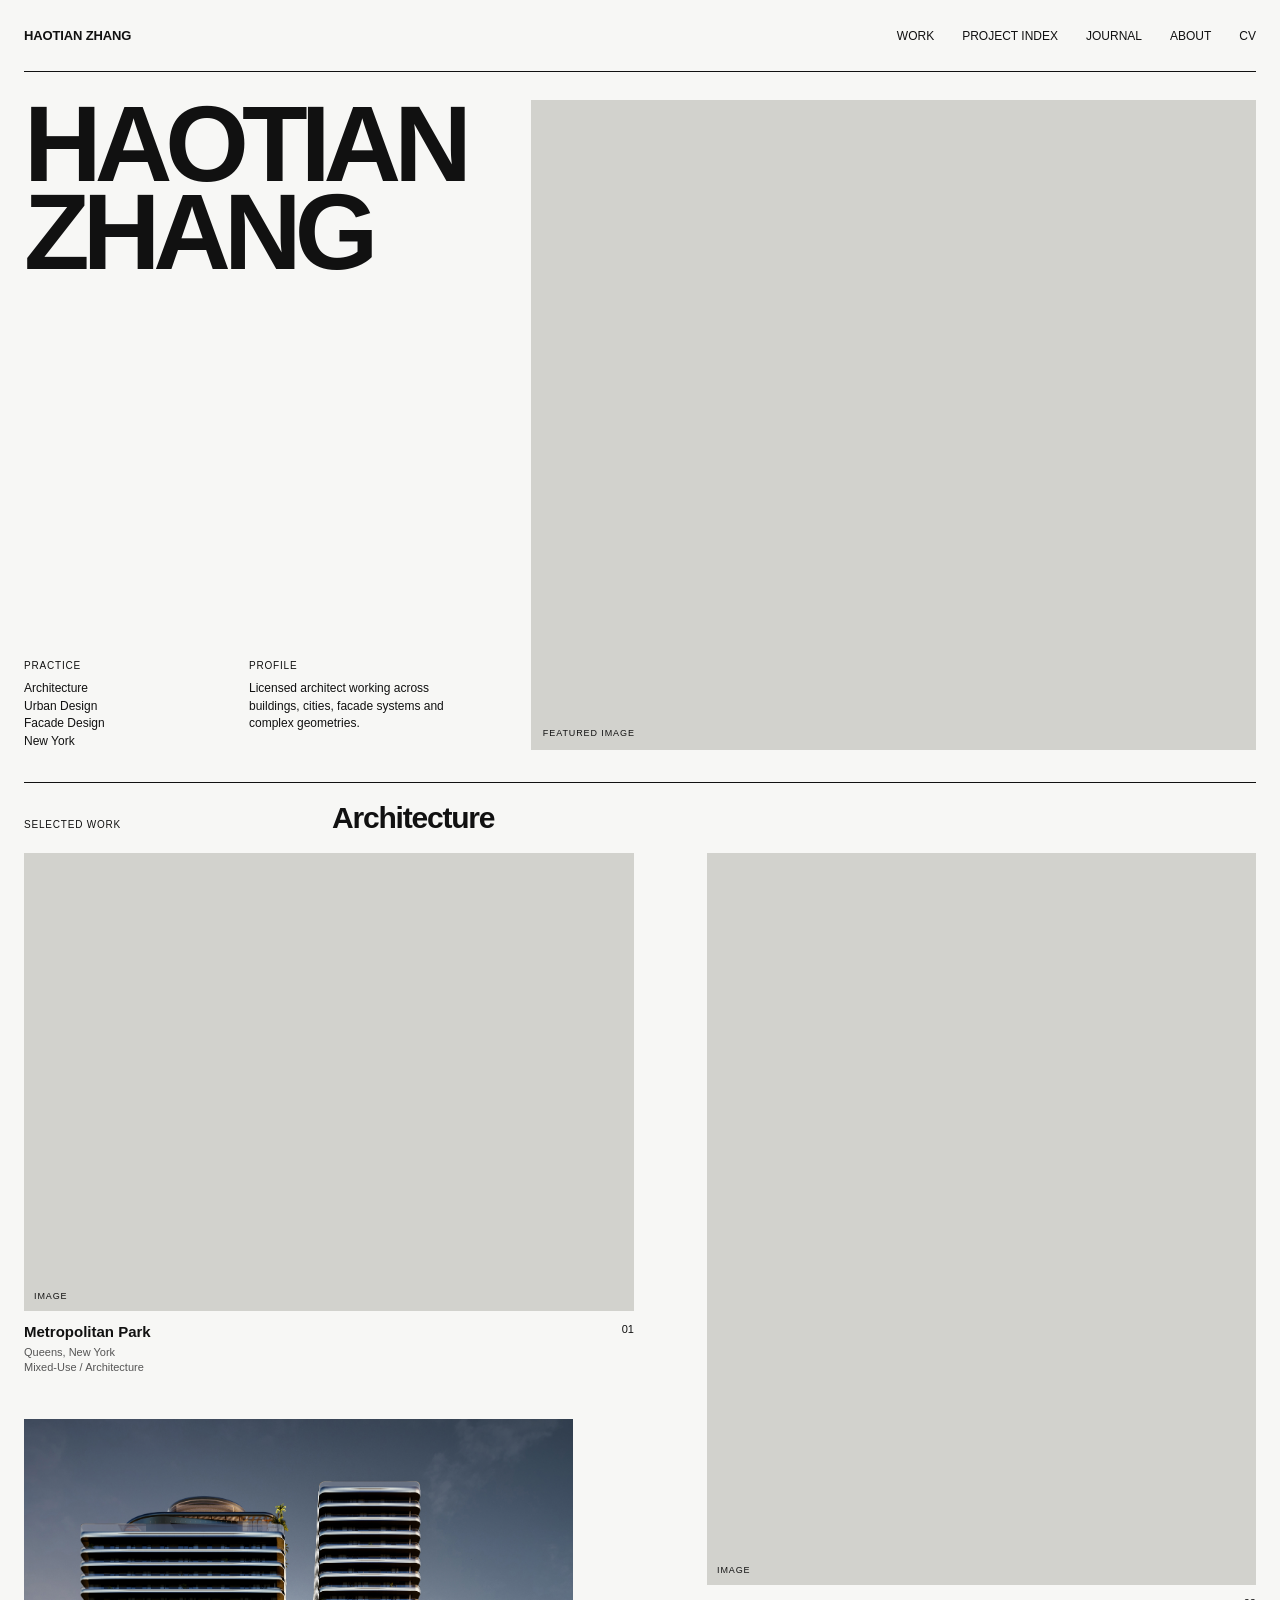
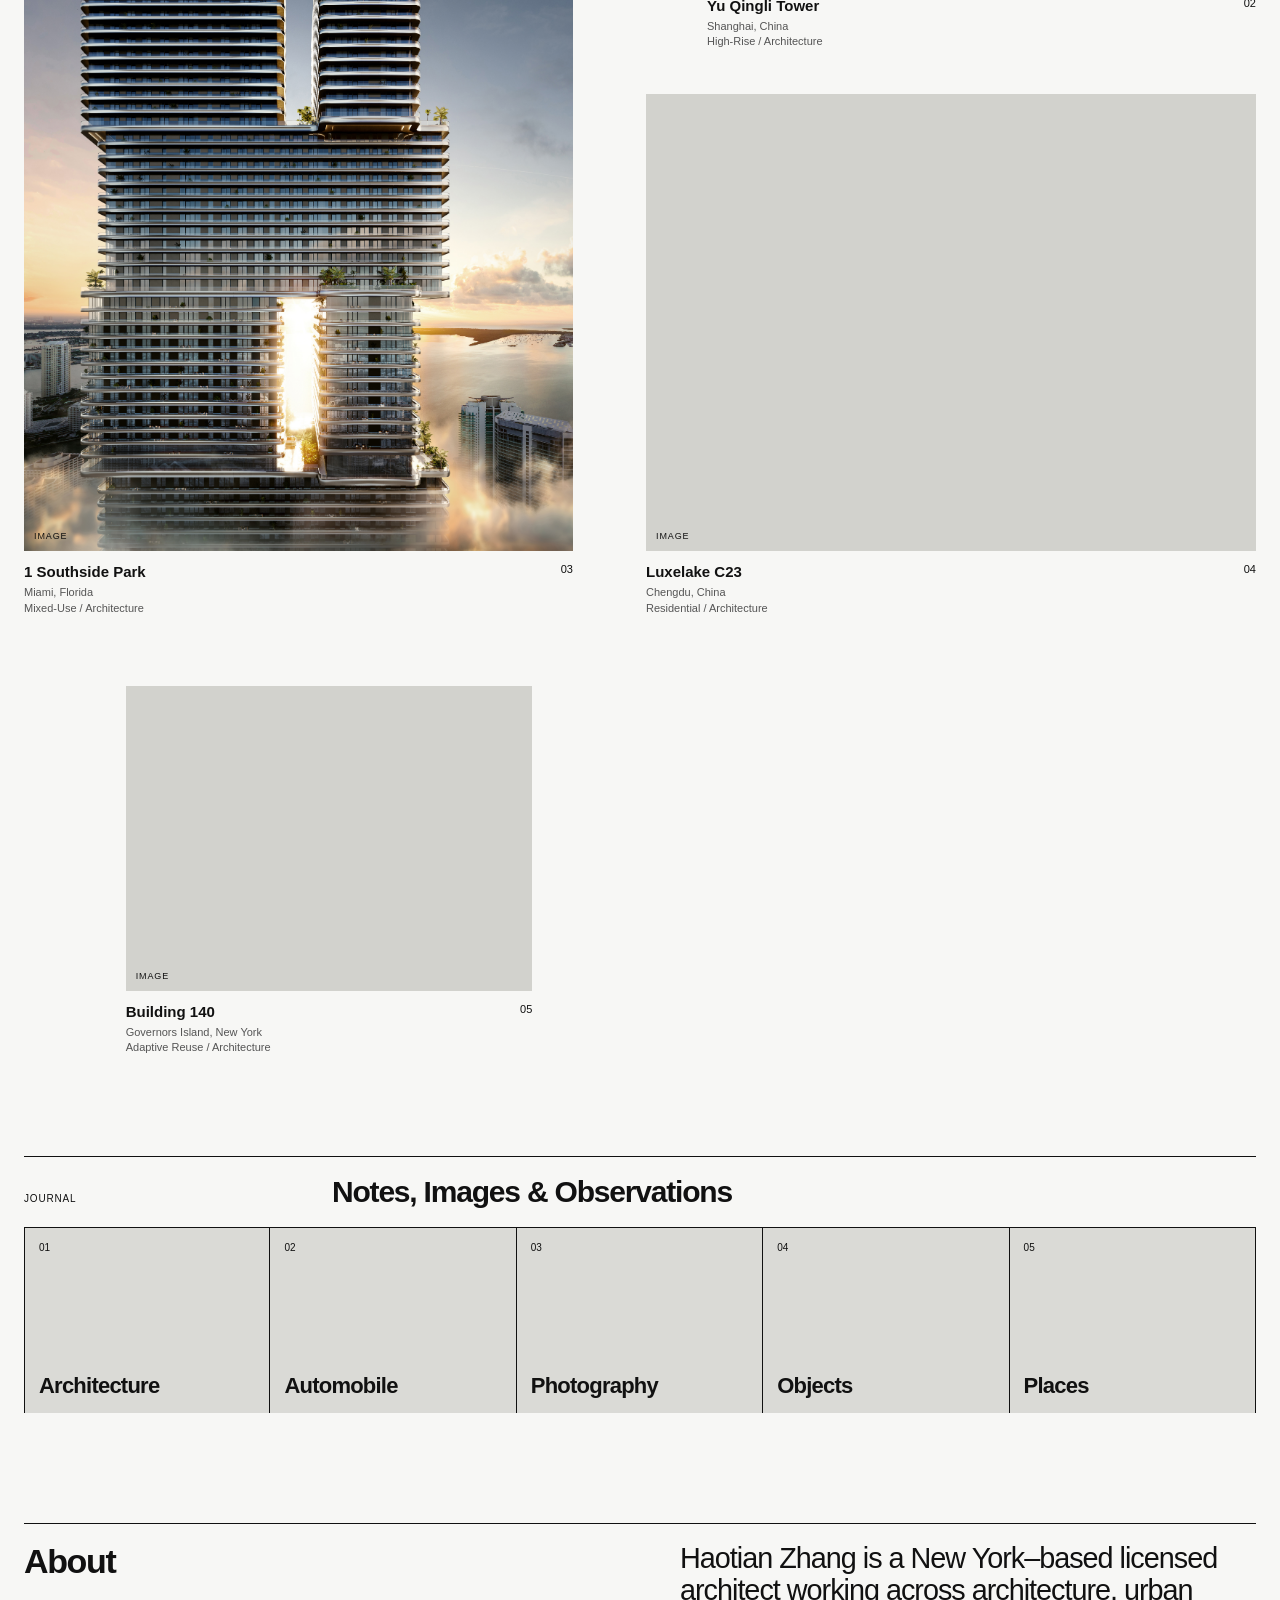
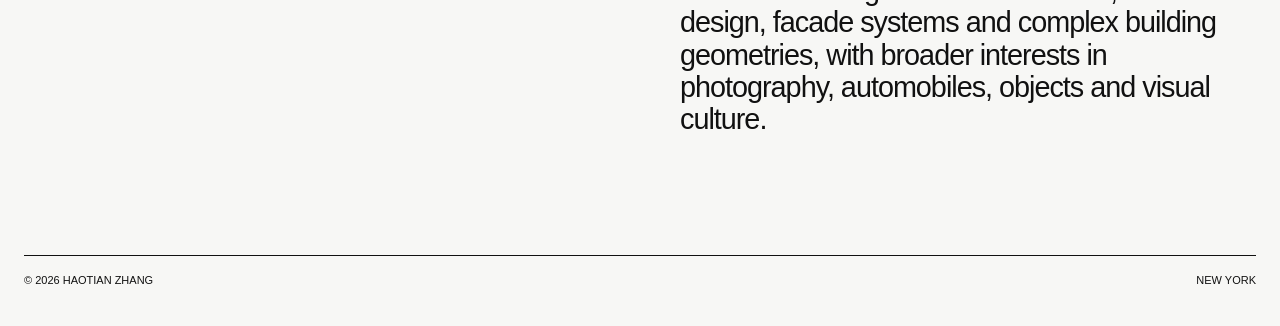
==== commit 83be8003: "Update index.html" ====
--- a/index.html
+++ b/index.html
@@ -168,224 +168,25 @@
 
           <!-- LEFT COLUMN -->
 
-          <div class="home-work-column">
-
-
-            <!-- 01 METROPOLITAN PARK -->
-
-            <a class="home-work-card"
-               href="work.html?id=metropolitan-park">
-
-
-              <div class="home-work-image landscape">
-              </div>
-
-
-              <div class="home-work-info">
-
-
-                <div>
-
-                  <div class="home-work-name">
-                    Metropolitan Park
-                  </div>
-
-                  <div class="home-work-meta">
-
-                    Queens, New York<br>
-                    Mixed-Use / Architecture
-
-                  </div>
-
-                </div>
-
-
-                <div class="home-work-number">
-                  01
-                </div>
-
-
-              </div>
-
-
-            </a>
-
-
-
-            <!-- 03 SOUTHSIDE PARK -->
-
-            <a class="home-work-card"
-               href="work.html?id=southside-park">
-
-
-              <div class="home-work-image
-                          portrait
-                          home-southside-image">
-              </div>
-
-
-              <div class="home-work-info">
-
-
-                <div>
-
-                  <div class="home-work-name">
-                    1 Southside Park
-                  </div>
-
-                  <div class="home-work-meta">
-
-                    Miami, Florida<br>
-                    Mixed-Use / Architecture
-
-                  </div>
-
-                </div>
-
-
-                <div class="home-work-number">
-                  03
-                </div>
-
-
-              </div>
-
-
-            </a>
-
-
+          <div class="home-work-column"
+               id="home-work-left">
           </div>
 
 
 
           <!-- RIGHT COLUMN -->
 
-          <div class="home-work-column">
-
-
-            <!-- 02 YU QINGLI -->
-
-            <a class="home-work-card"
-               href="work.html?id=yu-qingli">
-
-
-              <div class="home-work-image portrait">
-              </div>
-
-
-              <div class="home-work-info">
-
-
-                <div>
-
-                  <div class="home-work-name">
-                    Yu Qingli Tower
-                  </div>
-
-                  <div class="home-work-meta">
-
-                    Shanghai, China<br>
-                    High-Rise / Architecture
-
-                  </div>
-
-                </div>
-
-
-                <div class="home-work-number">
-                  02
-                </div>
-
-
-              </div>
-
-
-            </a>
-
-
-
-            <!-- 04 LUXELAKE -->
-
-            <a class="home-work-card"
-               href="work.html?id=luxelake-c23">
-
-
-              <div class="home-work-image landscape">
-              </div>
-
-
-              <div class="home-work-info">
-
-
-                <div>
-
-                  <div class="home-work-name">
-                    Luxelake C23
-                  </div>
-
-                  <div class="home-work-meta">
-
-                    Chengdu, China<br>
-                    Residential / Architecture
-
-                  </div>
-
-                </div>
-
-
-                <div class="home-work-number">
-                  04
-                </div>
-
-
-              </div>
-
-
-            </a>
-
-
-          </div>
-
-
-
-          <!-- 05 BUILDING 140 -->
-
-          <a class="home-work-card home-work-feature"
-             href="work.html?id=building-140">
-
-
-            <div class="home-work-image landscape">
-            </div>
-
-
-            <div class="home-work-info">
-
-
-              <div>
-
-                <div class="home-work-name">
-                  Building 140
-                </div>
-
-                <div class="home-work-meta">
-
-                  Governors Island, New York<br>
-                  Adaptive Reuse / Architecture
-
-                </div>
-
-              </div>
-
-
-              <div class="home-work-number">
-                05
-              </div>
-
-
-            </div>
-
-
-          </a>
+          <div class="home-work-column"
+               id="home-work-right">
+          </div>
+
+
+
+          <!-- FEATURE PROJECT -->
+
+          <div class="home-work-feature-container"
+               id="home-work-feature-container">
+          </div>
 
 
         </div>
@@ -557,6 +358,17 @@
   </div>
 
 
+
+  <!-- WORK DATABASE -->
+
+  <script src="work-data.js"></script>
+
+
+  <!-- HOMEPAGE + INDEX RENDERER -->
+
+  <script src="work-list.js"></script>
+
+
 </body>
 
 </html>
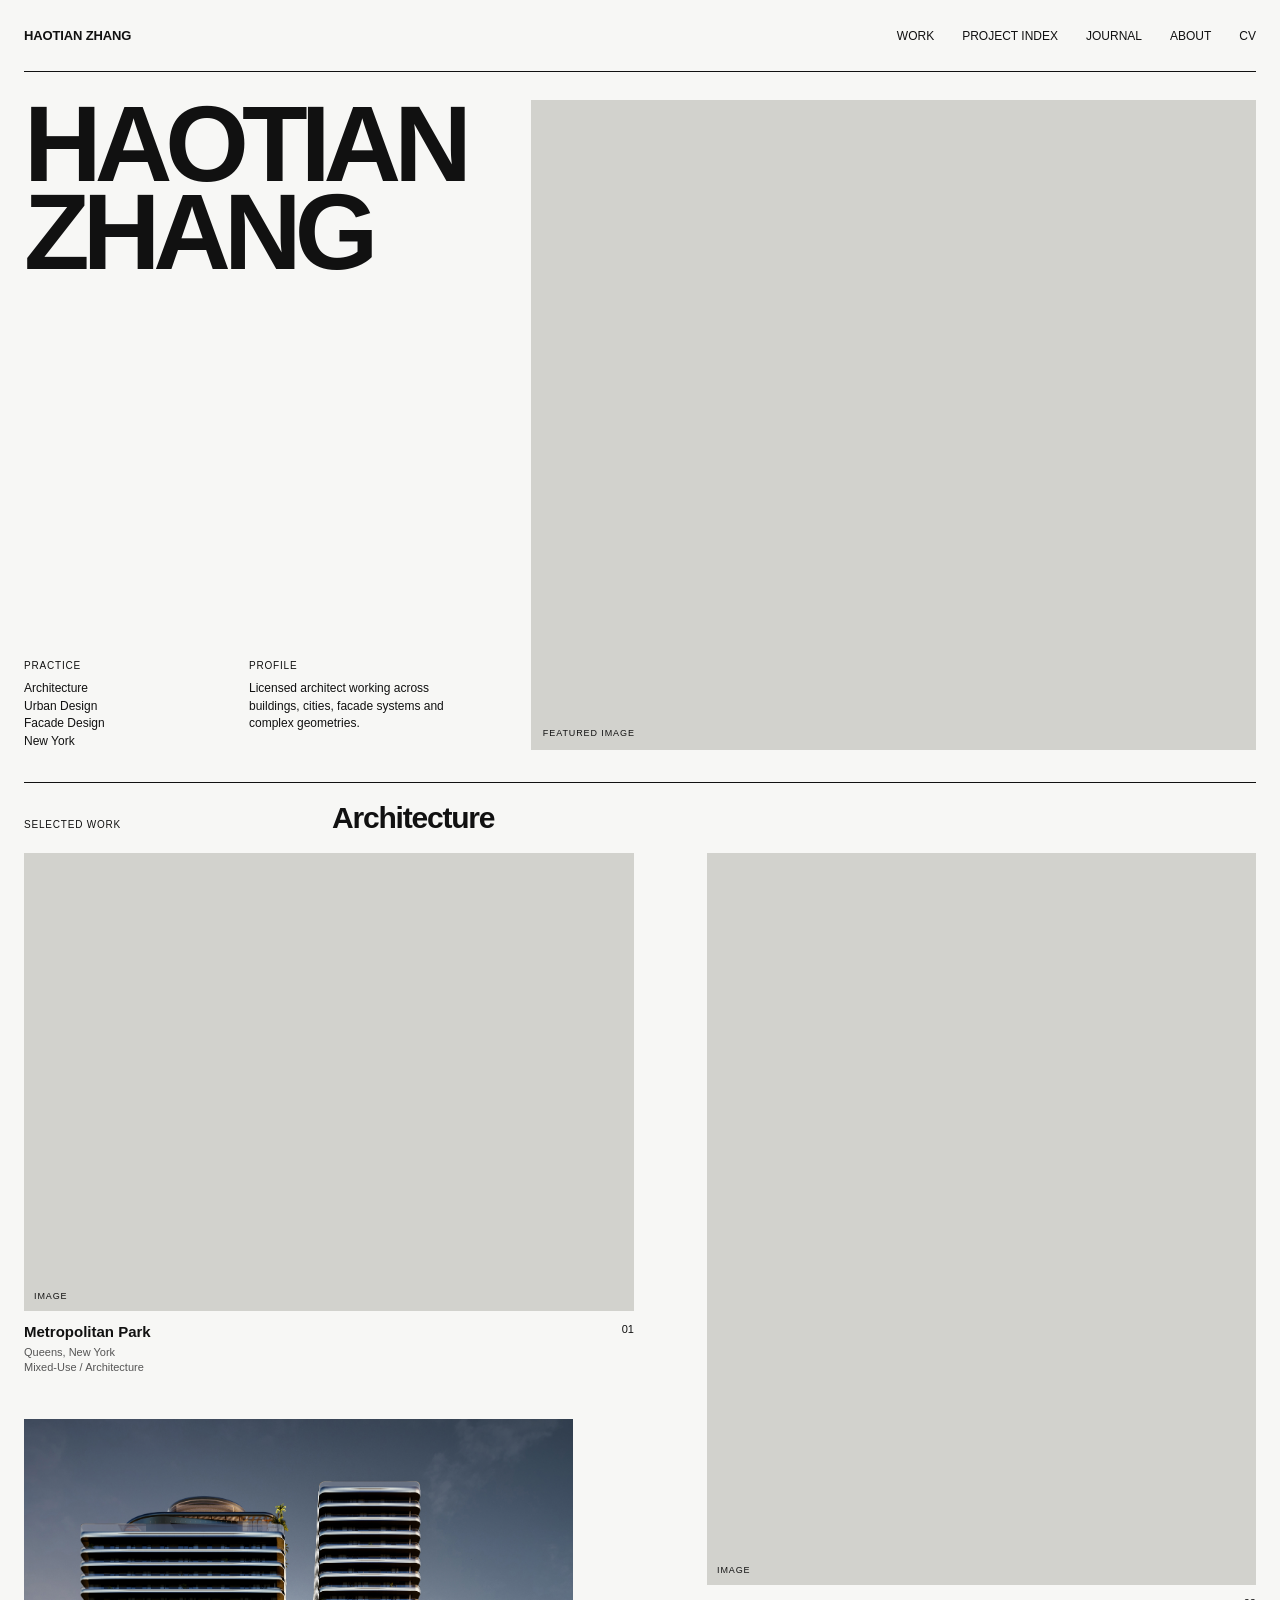
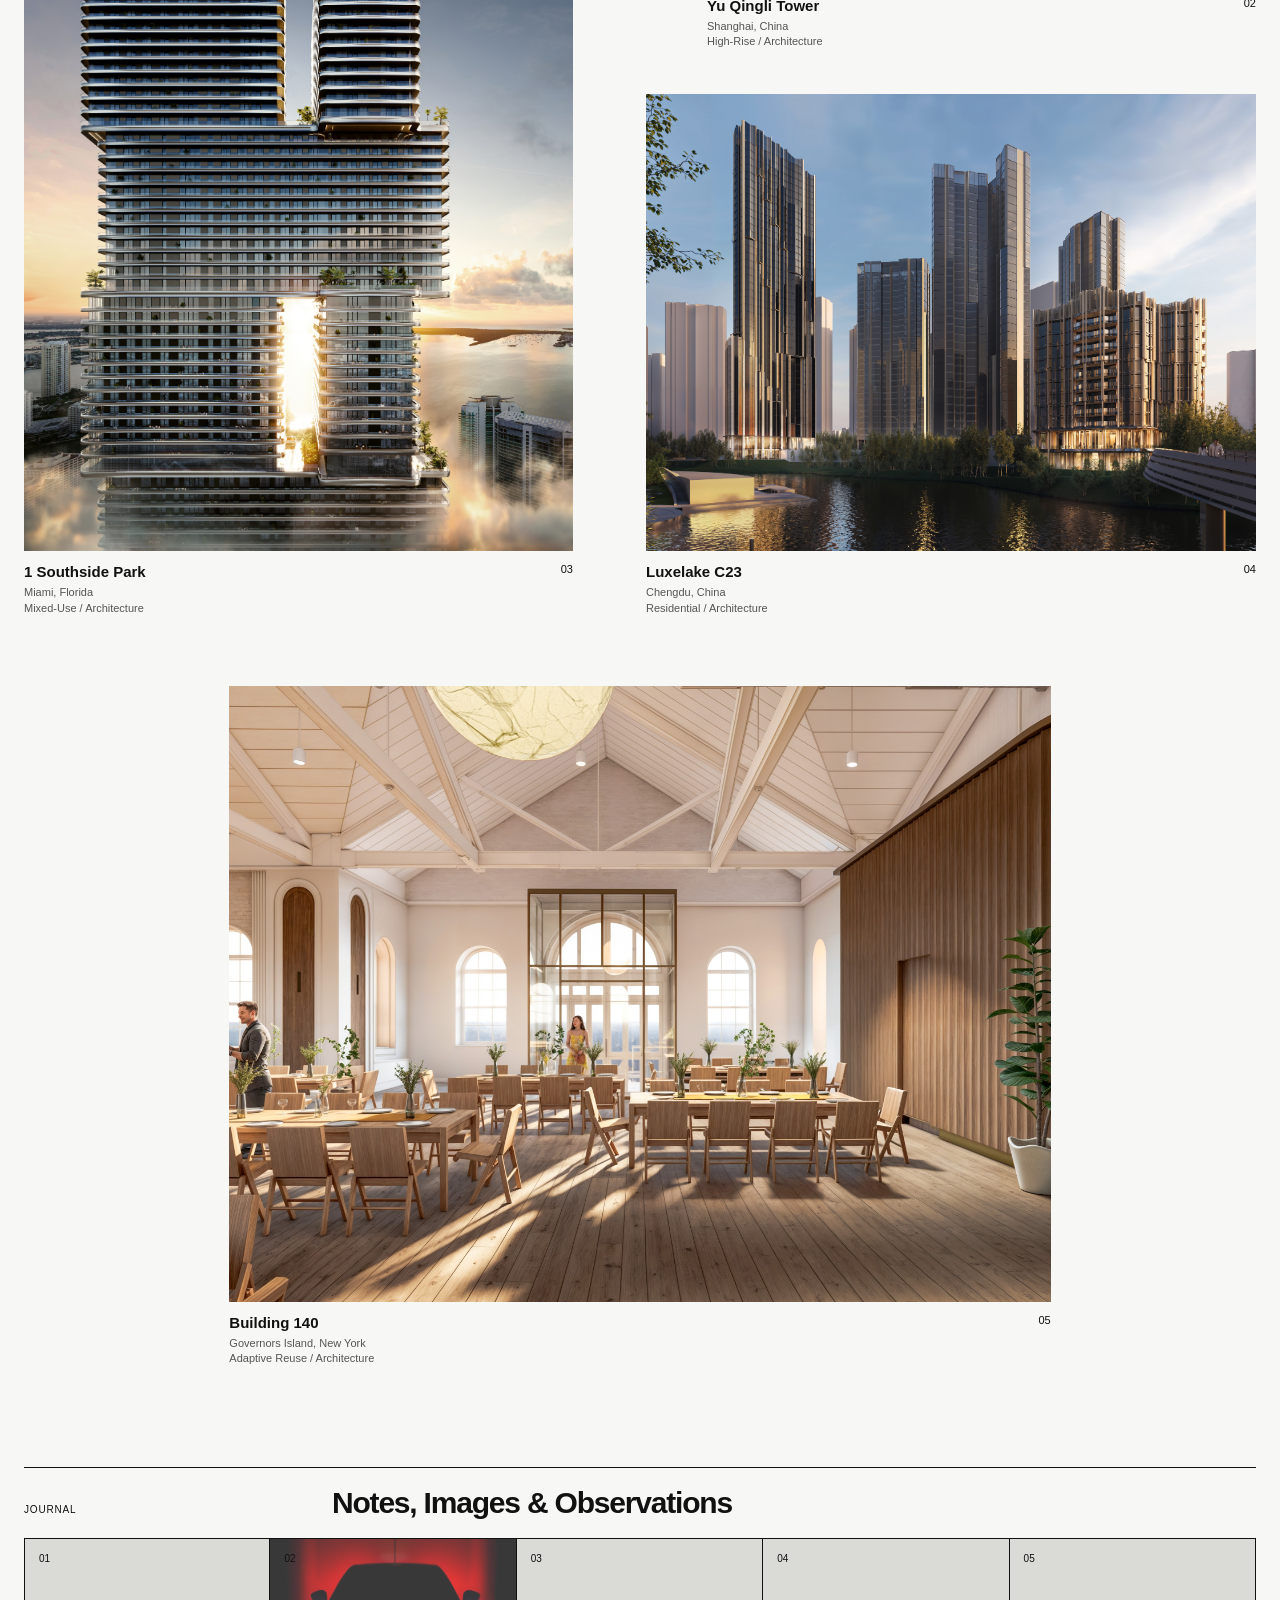
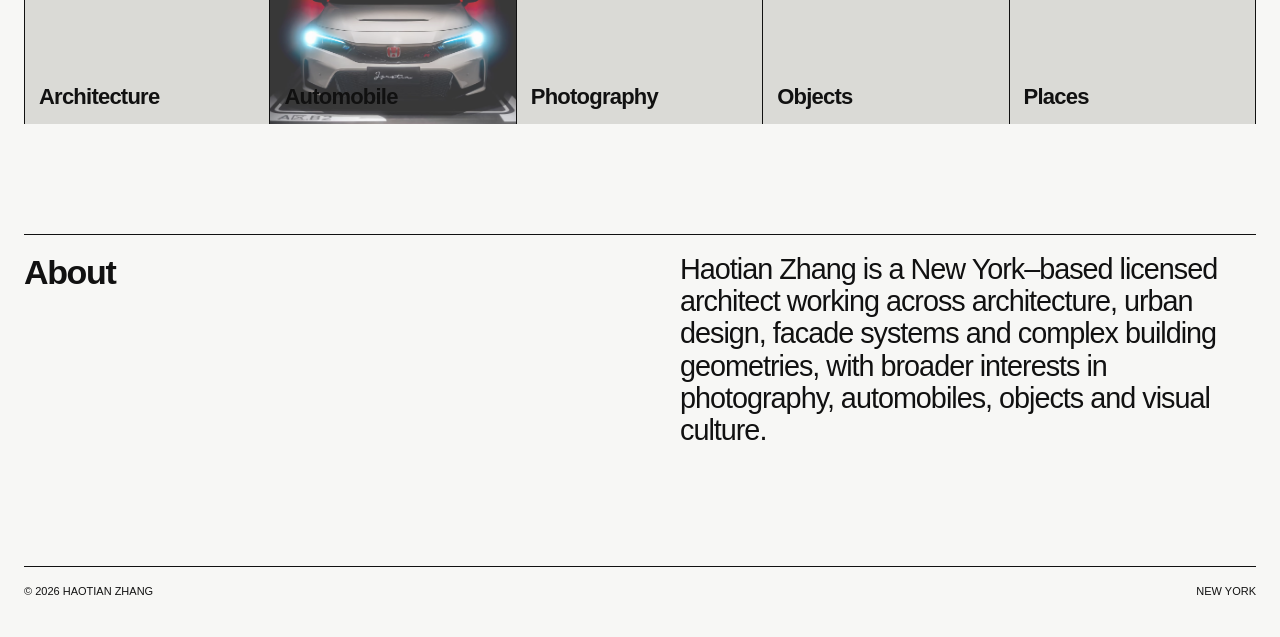
==== commit 82ed2da1: "Update index.html" ====
--- a/index.html
+++ b/index.html
@@ -166,24 +166,16 @@
         <div class="home-work-layout">
 
 
-          <!-- LEFT COLUMN -->
-
           <div class="home-work-column"
                id="home-work-left">
           </div>
 
 
-
-          <!-- RIGHT COLUMN -->
-
           <div class="home-work-column"
                id="home-work-right">
           </div>
 
 
-
-          <!-- FEATURE PROJECT -->
-
           <div class="home-work-feature-container"
                id="home-work-feature-container">
           </div>
@@ -215,98 +207,8 @@
 
 
 
-        <div class="home-journal-grid">
-
-
-          <a class="home-journal-item journal-architecture"
-             href="journal.html">
-
-            <div class="home-journal-overlay">
-            </div>
-
-            <span class="home-journal-number">
-              01
-            </span>
-
-            <span class="home-journal-name">
-              Architecture
-            </span>
-
-          </a>
-
-
-
-          <a class="home-journal-item journal-automobile"
-             href="journal.html">
-
-            <div class="home-journal-overlay">
-            </div>
-
-            <span class="home-journal-number">
-              02
-            </span>
-
-            <span class="home-journal-name">
-              Automobile
-            </span>
-
-          </a>
-
-
-
-          <a class="home-journal-item journal-photography"
-             href="journal.html">
-
-            <div class="home-journal-overlay">
-            </div>
-
-            <span class="home-journal-number">
-              03
-            </span>
-
-            <span class="home-journal-name">
-              Photography
-            </span>
-
-          </a>
-
-
-
-          <a class="home-journal-item journal-objects"
-             href="journal.html">
-
-            <div class="home-journal-overlay">
-            </div>
-
-            <span class="home-journal-number">
-              04
-            </span>
-
-            <span class="home-journal-name">
-              Objects
-            </span>
-
-          </a>
-
-
-
-          <a class="home-journal-item journal-places"
-             href="journal.html">
-
-            <div class="home-journal-overlay">
-            </div>
-
-            <span class="home-journal-number">
-              05
-            </span>
-
-            <span class="home-journal-name">
-              Places
-            </span>
-
-          </a>
-
-
+        <div class="home-journal-grid"
+             id="home-journal-grid">
         </div>
 
 
@@ -364,11 +266,21 @@
   <script src="work-data.js"></script>
 
 
-  <!-- HOMEPAGE + INDEX RENDERER -->
+  <!-- WORK RENDERER -->
 
   <script src="work-list.js"></script>
 
 
+  <!-- JOURNAL DATABASE -->
+
+  <script src="journal-data.js"></script>
+
+
+  <!-- JOURNAL RENDERER -->
+
+  <script src="journal-list.js"></script>
+
+
 </body>
 
 </html>
--- a/style.css
+++ b/style.css
@@ -7,8 +7,6 @@
 --------------------------------------------------------- */
 
 :root {
-
-  /* COLORS */
 
   --color-bg: #f7f7f5;
   --color-text: #111111;
@@ -16,20 +14,11 @@
   --color-line: #c8c8c3;
   --color-placeholder: #d2d2cd;
 
-
-  /* PAGE */
-
   --page-max: 1920px;
   --page-padding: 24px;
 
-
-  /* PROJECT PAGE */
-
   --project-page-max: 1080px;
   --project-column-width: 74%;
-
-
-  /* SPACING */
 
   --space-xs: 8px;
   --space-sm: 12px;
@@ -38,21 +27,14 @@
   --space-xl: 80px;
   --space-xxl: 120px;
 
-
-  /* TYPE */
-
   --font-sans:
     "Helvetica Neue",
     Helvetica,
     Arial,
     sans-serif;
 
-
-  /* MOTION */
-
   --transition-fast: 0.2s ease;
   --transition-medium: 0.25s ease;
-
 }
 
 
@@ -74,6 +56,7 @@
   color: var(--color-text);
   font-family: var(--font-sans);
   -webkit-font-smoothing: antialiased;
+  text-rendering: optimizeLegibility;
 }
 
 a {
@@ -193,6 +176,11 @@
 }
 
 
+/* =========================================================
+   HOME
+   ========================================================= */
+
+
 /* HOME — HERO
 --------------------------------------------------------- */
 
@@ -232,12 +220,9 @@
 
 .home-hero-image {
   min-height: 650px;
-
   background-color: var(--color-placeholder);
-
   position: relative;
   overflow: hidden;
-
   background-size: cover;
   background-position: center;
   background-repeat: no-repeat;
@@ -245,11 +230,9 @@
 
 .home-hero-image::after {
   content: "FEATURED IMAGE";
-
   position: absolute;
   left: 12px;
   bottom: 12px;
-
   font-size: 9px;
   letter-spacing: 0.1em;
 }
@@ -262,7 +245,6 @@
   display: grid;
   grid-template-columns: 1fr 1fr;
   column-gap: 12px;
-
   padding-bottom: 100px;
 }
 
@@ -274,45 +256,26 @@
 
 .home-work-card {
   display: block;
-}
-
-
-/* LEFT COLUMN */
-
-.home-work-column:first-child
-.home-work-card:nth-child(1) {
   width: 100%;
 }
 
-.home-work-column:first-child
-.home-work-card:nth-child(2) {
+.home-work-card-narrow {
   width: 90%;
+}
+
+#home-work-left .home-work-card-narrow {
   align-self: flex-start;
 }
 
-
-/* RIGHT COLUMN */
-
-.home-work-column:nth-child(2)
-.home-work-card:nth-child(1) {
-  width: 90%;
+#home-work-right .home-work-card-narrow {
   align-self: flex-end;
 }
-
-.home-work-column:nth-child(2)
-.home-work-card:nth-child(2) {
-  width: 100%;
-}
-
 
 .home-work-image {
   background-color: var(--color-placeholder);
-
   margin-bottom: 12px;
-
   position: relative;
   overflow: hidden;
-
   background-size: cover;
   background-position: center;
   background-repeat: no-repeat;
@@ -326,15 +289,25 @@
   aspect-ratio: 3 / 4;
 }
 
+.home-work-image.square {
+  aspect-ratio: 1 / 1;
+}
+
+.home-work-image.wide {
+  aspect-ratio: 16 / 9;
+}
+
 .home-work-image::after {
   content: "IMAGE";
-
   position: absolute;
   left: 10px;
   bottom: 10px;
-
   font-size: 9px;
   letter-spacing: 0.1em;
+}
+
+.home-work-image.has-image::after {
+  content: none;
 }
 
 .home-work-info {
@@ -350,10 +323,8 @@
 
 .home-work-meta {
   margin-top: 5px;
-
   font-size: 11px;
   line-height: 1.4;
-
   color: var(--color-muted);
 }
 
@@ -361,27 +332,13 @@
   font-size: 11px;
 }
 
+.home-work-feature-container {
+  grid-column: 1 / -1;
+}
+
 .home-work-feature {
-  grid-column: 1 / -1;
-
   width: 66.666%;
-
   margin: 70px auto 0;
-}
-
-
-/* HOME — SOUTHSIDE IMAGE
---------------------------------------------------------- */
-
-.home-southside-image {
-  background-image:
-    url("images/projects/southside-park/01-hero.jpg");
-
-  background-position: 50% 50%;
-}
-
-.home-southside-image::after {
-  content: none;
 }
 
 
@@ -395,15 +352,12 @@
 .home-journal-grid {
   display: grid;
   grid-template-columns: repeat(5, 1fr);
-
   border-top: 1px solid var(--color-text);
 }
 
 .home-journal-item {
   min-height: 185px;
-
   padding: 14px;
-
   border-right: 1px solid var(--color-text);
 
   position: relative;
@@ -430,11 +384,8 @@
 .home-journal-overlay {
   position: absolute;
   inset: 0;
-
   background: rgba(247, 247, 245, 0.22);
-
-  transition:
-    background var(--transition-medium);
+  transition: background var(--transition-medium);
 }
 
 .home-journal-number,
@@ -457,14 +408,9 @@
   filter: contrast(1.04);
 }
 
-.home-journal-item:hover
-.home-journal-overlay {
+.home-journal-item:hover .home-journal-overlay {
   background: rgba(247, 247, 245, 0.08);
 }
-
-
-/* JOURNAL BACKGROUNDS
---------------------------------------------------------- */
 
 .journal-architecture {
   background-image: none;
@@ -494,9 +440,7 @@
   display: grid;
   grid-template-columns: 1fr 1fr;
   gap: 80px;
-
   padding: 18px 0 120px;
-
   border-top: 1px solid var(--color-text);
 }
 
@@ -508,15 +452,15 @@
 
 .home-about-text {
   max-width: 820px;
-
   font-size: clamp(24px, 2.25vw, 38px);
   line-height: 1.12;
   letter-spacing: -0.035em;
 }
 
 
-/* PROJECT INDEX
---------------------------------------------------------- */
+/* =========================================================
+   PROJECT INDEX
+   ========================================================= */
 
 .project-index-section {
   margin-bottom: 100px;
@@ -538,17 +482,14 @@
     1.2fr;
 
   gap: 18px;
-
   align-items: center;
 
   min-height: 108px;
-
   padding: 12px 0;
 
   border-bottom: 1px solid var(--color-line);
 
-  transition:
-    background var(--transition-fast);
+  transition: background var(--transition-fast);
 }
 
 .project-index-row:hover {
@@ -571,7 +512,6 @@
 
 .project-index-thumb {
   width: 100%;
-
   aspect-ratio: 4 / 3;
 
   background-color: var(--color-placeholder);
@@ -586,33 +526,21 @@
 
 .project-index-thumb::after {
   content: "THUMB";
-
   position: absolute;
   left: 8px;
   bottom: 8px;
-
   font-size: 9px;
   letter-spacing: 0.08em;
 }
 
-
-/* PROJECT INDEX — SOUTHSIDE
---------------------------------------------------------- */
-
-.southside-index-thumb {
-  background-image:
-    url("images/projects/southside-park/01-hero.jpg");
-
-  background-position: 50% 50%;
-}
-
-.southside-index-thumb::after {
+.project-index-thumb.has-image::after {
   content: none;
 }
 
 
-/* JOURNAL PAGE
---------------------------------------------------------- */
+/* =========================================================
+   JOURNAL PAGE
+   ========================================================= */
 
 .journal-intro {
   display: grid;
@@ -634,7 +562,6 @@
 
 .journal-categories {
   border-top: 1px solid var(--color-text);
-
   margin-bottom: 120px;
 }
 
@@ -648,7 +575,6 @@
     auto;
 
   gap: 30px;
-
   align-items: center;
 
   min-height: 125px;
@@ -656,7 +582,8 @@
   border-bottom: 1px solid #bdbdb8;
 
   transition:
-    background var(--transition-fast);
+    background var(--transition-fast),
+    color var(--transition-fast);
 }
 
 .journal-category:hover {
@@ -676,7 +603,6 @@
 
 .journal-category-description {
   max-width: 440px;
-
   font-size: 12px;
   line-height: 1.5;
 }
@@ -695,6 +621,10 @@
   gap: 24px;
 }
 
+.journal-post {
+  display: block;
+}
+
 .journal-post-image {
   aspect-ratio: 4 / 3;
 
@@ -703,17 +633,24 @@
   margin-bottom: 12px;
 
   position: relative;
+  overflow: hidden;
+
+  background-size: cover;
+  background-position: center;
+  background-repeat: no-repeat;
 }
 
 .journal-post-image::after {
   content: "IMAGE";
-
   position: absolute;
   left: 10px;
   bottom: 10px;
-
   font-size: 9px;
   letter-spacing: 0.08em;
+}
+
+.journal-post-image.has-image::after {
+  content: none;
 }
 
 .journal-post-category {
@@ -733,15 +670,21 @@
 
 .journal-post-date {
   margin-top: 8px;
-
   font-size: 10px;
-
   color: #666;
 }
 
-
-/* ABOUT PAGE
---------------------------------------------------------- */
+.journal-empty {
+  grid-column: 1 / -1;
+  padding: 40px 0 80px;
+  font-size: 12px;
+  color: var(--color-muted);
+}
+
+
+/* =========================================================
+   ABOUT PAGE
+   ========================================================= */
 
 .about-intro {
   display: grid;
@@ -773,7 +716,6 @@
 
 .about-detail-title {
   margin-bottom: 14px;
-
   font-size: 10px;
   letter-spacing: 0.08em;
   text-transform: uppercase;
@@ -802,7 +744,6 @@
 
 .about-bio-text {
   max-width: 850px;
-
   font-size: 17px;
   line-height: 1.6;
 }
@@ -822,7 +763,6 @@
 
 .about-interest {
   min-height: 180px;
-
   padding: 14px;
 
   border-right: 1px solid var(--color-text);
@@ -841,8 +781,9 @@
 }
 
 
-/* CV PAGE
---------------------------------------------------------- */
+/* =========================================================
+   CV PAGE
+   ========================================================= */
 
 .cv-intro {
   display: grid;
@@ -864,7 +805,6 @@
 
 .cv-section {
   border-top: 1px solid var(--color-text);
-
   padding: 18px 0 80px;
 }
 
@@ -938,7 +878,6 @@
 
 .cv-block {
   border-top: 1px solid var(--color-line);
-
   padding-top: 14px;
 }
 
@@ -968,22 +907,15 @@
    WORK DETAIL — PUBLICATION SYSTEM
    ========================================================= */
 
-
-/* PAGE WIDTH
---------------------------------------------------------- */
-
 .project-page {
   width: 100%;
-
   max-width: var(--project-page-max);
-
   margin: 0 auto;
-
   padding-bottom: 120px;
 }
 
 
-/* TITLE
+/* WORK TITLE
 --------------------------------------------------------- */
 
 .project-detail-header {
@@ -1008,7 +940,7 @@
 }
 
 
-/* HERO + SIDEBAR
+/* WORK HERO + SIDEBAR
 --------------------------------------------------------- */
 
 .project-hero-layout {
@@ -1027,7 +959,6 @@
 
 .project-hero-image {
   width: 100%;
-
   aspect-ratio: 4 / 3;
 
   background-color: var(--color-placeholder);
@@ -1061,7 +992,6 @@
 
 .project-sidebar-group {
   padding: 10px 0 13px;
-
   border-bottom: 1px solid var(--color-line);
 }
 
@@ -1080,7 +1010,7 @@
 }
 
 
-/* COPY
+/* WORK COPY
 --------------------------------------------------------- */
 
 .project-copy-section {
@@ -1124,12 +1054,11 @@
 }
 
 
-/* GALLERY
+/* WORK GALLERY
 --------------------------------------------------------- */
 
 .project-gallery {
   width: var(--project-column-width);
-
   padding-bottom: 90px;
 }
 
@@ -1169,10 +1098,6 @@
   content: none;
 }
 
-
-/* IMAGE FORMATS
---------------------------------------------------------- */
-
 .project-gallery-landscape {
   aspect-ratio: 16 / 10;
 }
@@ -1187,7 +1112,6 @@
 
 .project-gallery-portrait {
   width: 70%;
-
   aspect-ratio: 3 / 4;
 }
 
@@ -1195,10 +1119,6 @@
   margin-left: auto;
 }
 
-
-/* TWO IMAGE ROW
---------------------------------------------------------- */
-
 .project-gallery-pair {
   display: grid;
   grid-template-columns: 1fr 1fr;
@@ -1210,10 +1130,6 @@
 .project-gallery-pair .project-gallery-item {
   margin-bottom: 0;
 }
-
-
-/* CAPTIONS
---------------------------------------------------------- */
 
 .project-caption {
   display: flex;
@@ -1230,7 +1146,7 @@
 }
 
 
-/* PROJECT NAVIGATION
+/* WORK NAVIGATION
 --------------------------------------------------------- */
 
 .project-end {
@@ -1254,8 +1170,230 @@
 }
 
 
-/* MOBILE
---------------------------------------------------------- */
+/* =========================================================
+   ARTICLE PAGE
+   ========================================================= */
+
+.article-page {
+  width: 100%;
+  max-width: 1080px;
+  margin: 0 auto;
+  padding-bottom: 120px;
+}
+
+
+/* ARTICLE HEADER
+--------------------------------------------------------- */
+
+.article-header {
+  padding: 42px 0 42px;
+}
+
+.article-meta {
+  display: flex;
+  justify-content: space-between;
+  gap: 30px;
+
+  margin-bottom: 18px;
+
+  font-size: 9px;
+  line-height: 1.4;
+  letter-spacing: 0.08em;
+  text-transform: uppercase;
+}
+
+.article-title {
+  max-width: 950px;
+
+  font-size: clamp(46px, 6vw, 96px);
+  line-height: 0.92;
+  letter-spacing: -0.055em;
+  font-weight: 700;
+}
+
+
+/* ARTICLE HERO
+--------------------------------------------------------- */
+
+.article-hero {
+  width: 100%;
+  aspect-ratio: 16 / 10;
+
+  margin-bottom: 72px;
+
+  background-color: var(--color-placeholder);
+
+  position: relative;
+  overflow: hidden;
+
+  background-size: cover;
+  background-position: center;
+  background-repeat: no-repeat;
+}
+
+.article-hero::after {
+  content: "IMAGE";
+
+  position: absolute;
+  left: 8px;
+  bottom: 8px;
+
+  font-size: 8px;
+  letter-spacing: 0.09em;
+}
+
+.article-hero.has-image::after {
+  content: none;
+}
+
+
+/* ARTICLE BODY
+--------------------------------------------------------- */
+
+.article-body {
+  width: 74%;
+  max-width: 760px;
+}
+
+.article-paragraph {
+  max-width: 650px;
+
+  margin-bottom: 22px;
+
+  font-size: 14px;
+  line-height: 1.7;
+}
+
+.article-heading {
+  max-width: 650px;
+
+  margin-top: 58px;
+  margin-bottom: 18px;
+
+  font-size: 26px;
+  line-height: 1.12;
+  letter-spacing: -0.035em;
+  font-weight: 600;
+}
+
+.article-quote {
+  max-width: 700px;
+
+  margin: 58px 0;
+
+  padding-left: 22px;
+
+  border-left: 1px solid var(--color-text);
+
+  font-size: 24px;
+  line-height: 1.3;
+  letter-spacing: -0.03em;
+}
+
+
+/* ARTICLE IMAGES
+--------------------------------------------------------- */
+
+.article-figure {
+  width: 100%;
+  margin: 56px 0;
+}
+
+.article-image {
+  width: 100%;
+
+  background-color: var(--color-placeholder);
+
+  position: relative;
+  overflow: hidden;
+
+  background-size: cover;
+  background-position: center;
+  background-repeat: no-repeat;
+}
+
+.article-image::after {
+  content: "IMAGE";
+
+  position: absolute;
+  left: 8px;
+  bottom: 8px;
+
+  font-size: 8px;
+  letter-spacing: 0.09em;
+}
+
+.article-image.has-image::after {
+  content: none;
+}
+
+.article-image-landscape {
+  aspect-ratio: 16 / 10;
+}
+
+.article-image-wide {
+  aspect-ratio: 16 / 9;
+}
+
+.article-image-square {
+  aspect-ratio: 1 / 1;
+}
+
+.article-image-portrait {
+  width: 70%;
+  aspect-ratio: 3 / 4;
+}
+
+.article-caption {
+  padding-top: 6px;
+
+  font-size: 8px;
+  line-height: 1.4;
+
+  color: var(--color-muted);
+}
+
+
+/* ARTICLE END
+--------------------------------------------------------- */
+
+.article-end {
+  width: 74%;
+
+  margin-top: 90px;
+
+  padding-top: 14px;
+
+  border-top: 1px solid var(--color-text);
+
+  font-size: 10px;
+}
+
+
+/* =========================================================
+   CROP UTILITIES
+   ========================================================= */
+
+.crop-top {
+  background-position: 50% 30%;
+}
+
+.crop-bottom {
+  background-position: 50% 70%;
+}
+
+.crop-left {
+  background-position: 35% 50%;
+}
+
+.crop-right {
+  background-position: 65% 50%;
+}
+
+
+/* =========================================================
+   MOBILE
+   ========================================================= */
 
 @media (max-width: 900px) {
 
@@ -1264,15 +1402,13 @@
   }
 
 
-  /* HEADER */
+  /* HEADER
+  ------------------------------------------------------- */
 
   .site-header {
     height: auto;
-
     padding: 18px 0;
-
     grid-template-columns: 1fr;
-
     gap: 18px;
   }
 
@@ -1282,21 +1418,25 @@
   }
 
 
-  /* GLOBAL */
+  /* GLOBAL
+  ------------------------------------------------------- */
+
+  .page-title {
+    padding: 28px 0 60px;
+  }
 
   .section-heading,
   .cv-section-heading {
     grid-template-columns: 1fr;
-
     gap: 10px;
   }
 
 
-  /* HOME */
+  /* HOME
+  ------------------------------------------------------- */
 
   .home-hero {
     grid-template-columns: 1fr;
-
     min-height: auto;
   }
 
@@ -1310,7 +1450,6 @@
 
   .home-hero-info {
     margin-top: 40px;
-
     grid-template-columns: 1fr;
   }
 
@@ -1322,15 +1461,18 @@
     display: block;
   }
 
-  .home-work-card {
+  .home-work-card,
+  .home-work-card-narrow {
     width: 100% !important;
-
     margin-bottom: 60px;
+  }
+
+  .home-work-feature-container {
+    display: block;
   }
 
   .home-work-feature {
     width: 100%;
-
     margin: 0 0 60px;
   }
 
@@ -1340,47 +1482,87 @@
 
   .home-journal-item {
     min-height: 140px;
-
     border-left: 1px solid var(--color-text);
     border-bottom: 1px solid var(--color-text);
   }
 
   .home-about {
     grid-template-columns: 1fr;
-
     gap: 28px;
   }
 
 
-  /* ABOUT / CV */
-
-  .journal-intro,
+  /* JOURNAL
+  ------------------------------------------------------- */
+
+  .journal-intro {
+    grid-template-columns: 1fr;
+    gap: 28px;
+  }
+
+  .journal-category {
+    grid-template-columns:
+      40px
+      1fr
+      auto;
+
+    gap: 12px;
+    padding: 18px 0;
+  }
+
+  .journal-category-description {
+    grid-column: 2 / 4;
+  }
+
+  .journal-post-grid {
+    grid-template-columns: 1fr;
+  }
+
+
+  /* ABOUT
+  ------------------------------------------------------- */
+
   .about-intro,
-  .about-bio,
+  .about-bio {
+    grid-template-columns: 1fr;
+    gap: 28px;
+  }
+
+  .about-details {
+    grid-template-columns: 1fr;
+  }
+
+  .about-interests {
+    grid-template-columns: 1fr;
+  }
+
+  .about-interest {
+    min-height: 100px;
+    border-left: 1px solid var(--color-text);
+  }
+
+
+  /* CV
+  ------------------------------------------------------- */
+
   .cv-intro {
     grid-template-columns: 1fr;
-
     gap: 28px;
   }
 
-  .about-details,
   .cv-skills-grid,
   .cv-additional-grid {
     grid-template-columns: 1fr;
   }
 
-  .about-interests {
+  .cv-entry {
     grid-template-columns: 1fr;
-  }
-
-  .about-interest {
-    min-height: 100px;
-
-    border-left: 1px solid var(--color-text);
-  }
-
-
-  /* PROJECT INDEX */
+    gap: 10px;
+  }
+
+
+  /* PROJECT INDEX
+  ------------------------------------------------------- */
 
   .project-index-row {
     grid-template-columns:
@@ -1402,38 +1584,8 @@
   }
 
 
-  /* JOURNAL */
-
-  .journal-category {
-    grid-template-columns:
-      40px
-      1fr
-      auto;
-
-    gap: 12px;
-
-    padding: 18px 0;
-  }
-
-  .journal-category-description {
-    grid-column: 2 / 4;
-  }
-
-  .journal-post-grid {
-    grid-template-columns: 1fr;
-  }
-
-
-  /* CV */
-
-  .cv-entry {
-    grid-template-columns: 1fr;
-
-    gap: 10px;
-  }
-
-
-  /* WORK DETAIL */
+  /* WORK DETAIL
+  ------------------------------------------------------- */
 
   .project-page {
     max-width: none;
@@ -1449,16 +1601,13 @@
 
   .project-hero-layout {
     grid-template-columns: 1fr;
-
     gap: 20px;
-
     margin-bottom: 52px;
   }
 
   .project-sidebar {
     display: grid;
     grid-template-columns: 1fr 1fr;
-
     column-gap: 24px;
   }
 
@@ -1470,9 +1619,7 @@
 
   .project-copy-section {
     grid-template-columns: 1fr;
-
     gap: 18px;
-
     padding-bottom: 58px;
   }
 
@@ -1486,22 +1633,18 @@
 
   .project-gallery-pair {
     grid-template-columns: 1fr;
-
     gap: 26px;
-
     margin-bottom: 26px;
   }
 
   .project-gallery-portrait,
   .project-gallery-portrait.right {
     width: 100%;
-
     margin-left: 0;
   }
 
   .project-end {
     grid-template-columns: 1fr;
-
     gap: 12px;
   }
 
@@ -1510,7 +1653,54 @@
   }
 
 
-  /* FOOTER */
+  /* ARTICLE
+  ------------------------------------------------------- */
+
+  .article-page {
+    max-width: none;
+  }
+
+  .article-header {
+    padding: 30px 0 32px;
+  }
+
+  .article-meta {
+    flex-direction: column;
+    gap: 8px;
+  }
+
+  .article-title {
+    font-size: clamp(44px, 13vw, 78px);
+  }
+
+  .article-hero {
+    margin-bottom: 48px;
+  }
+
+  .article-body,
+  .article-end {
+    width: 100%;
+  }
+
+  .article-paragraph {
+    max-width: none;
+  }
+
+  .article-heading {
+    max-width: none;
+  }
+
+  .article-quote {
+    max-width: none;
+  }
+
+  .article-image-portrait {
+    width: 100%;
+  }
+
+
+  /* FOOTER
+  ------------------------------------------------------- */
 
   .site-footer {
     flex-direction: column;
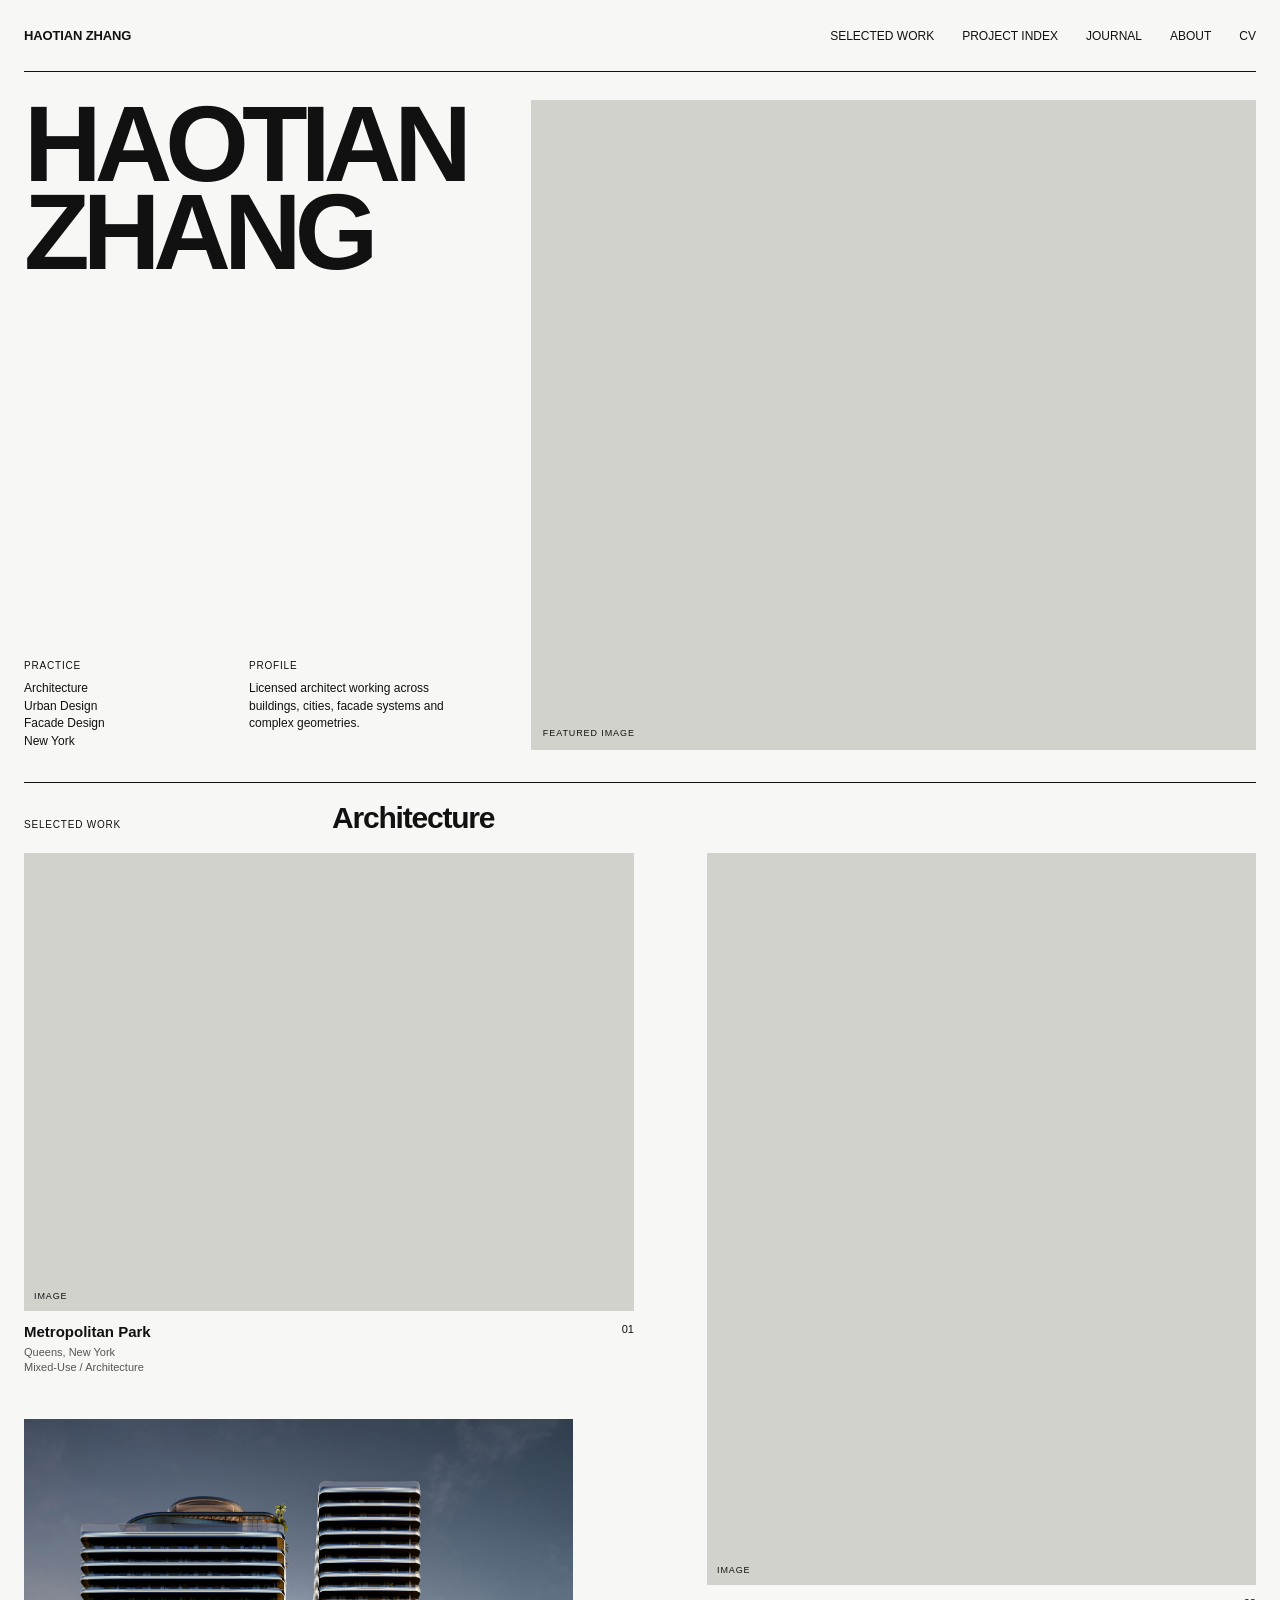
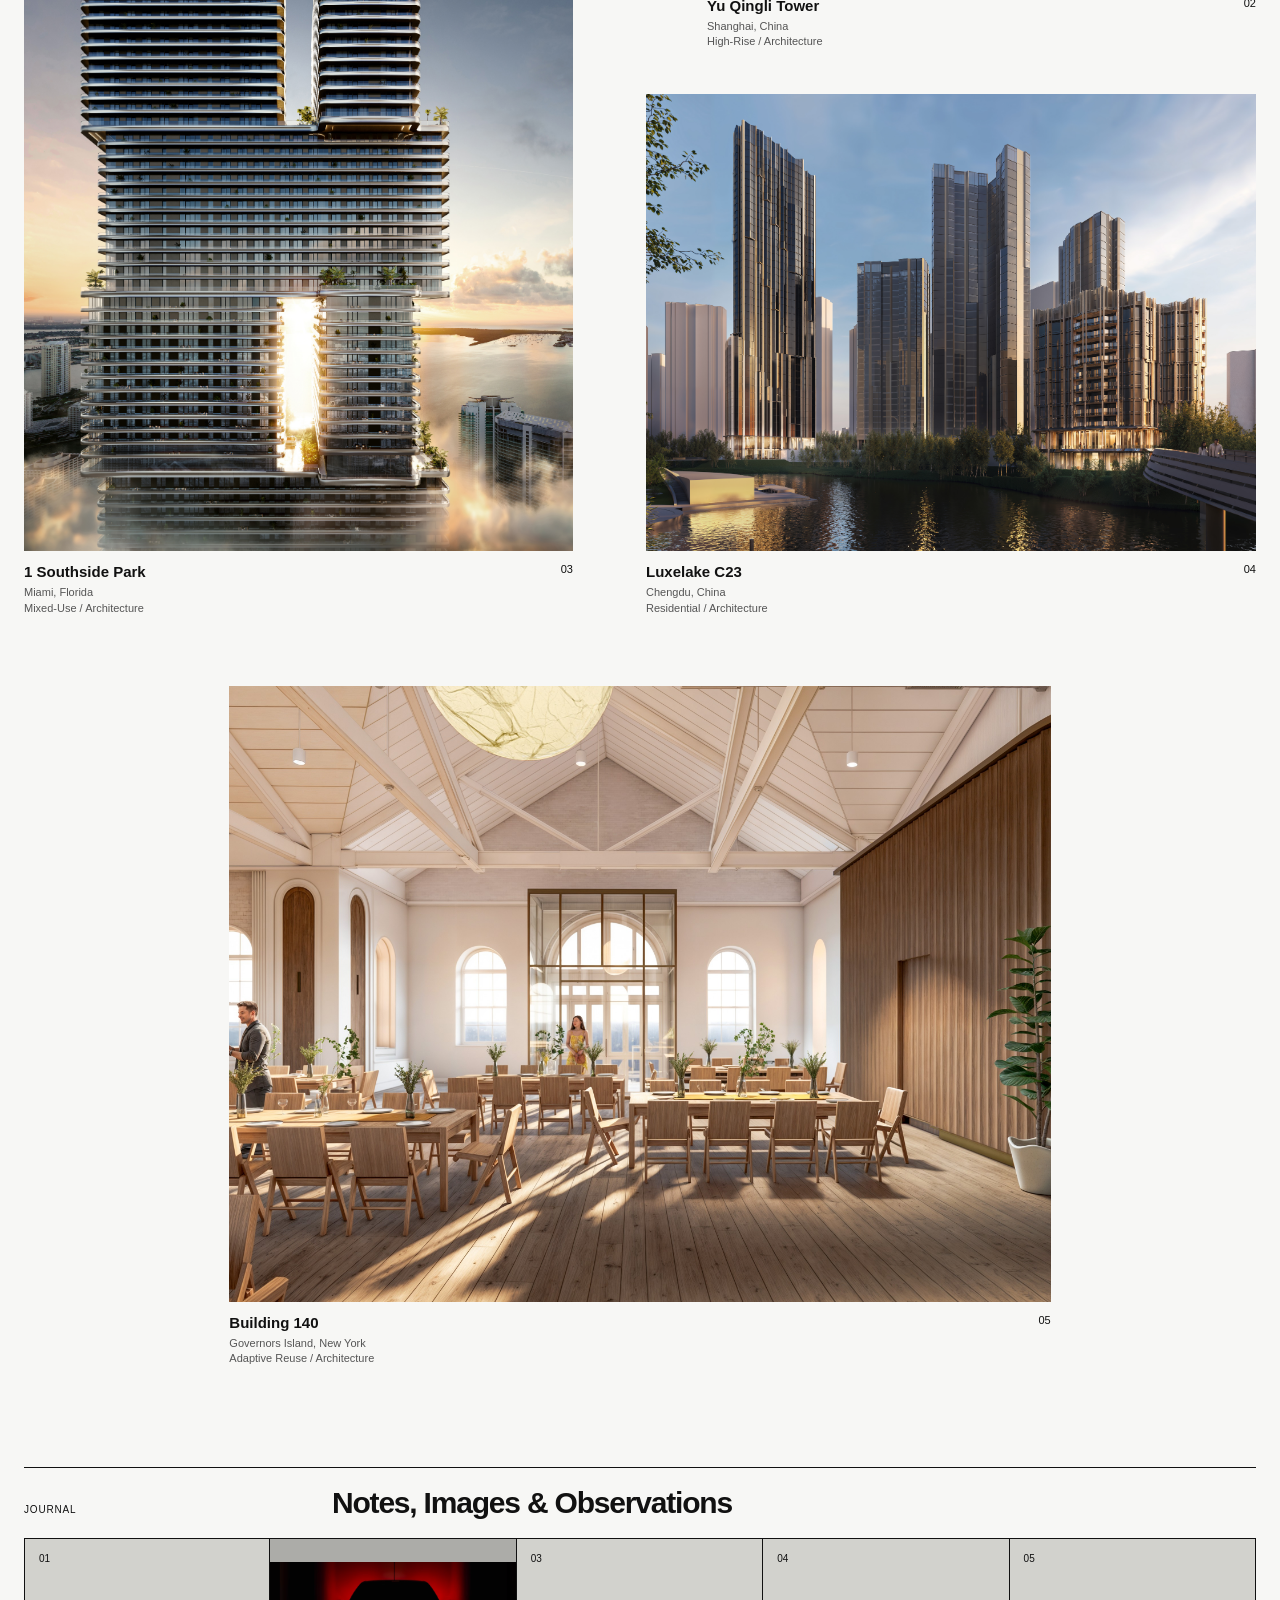
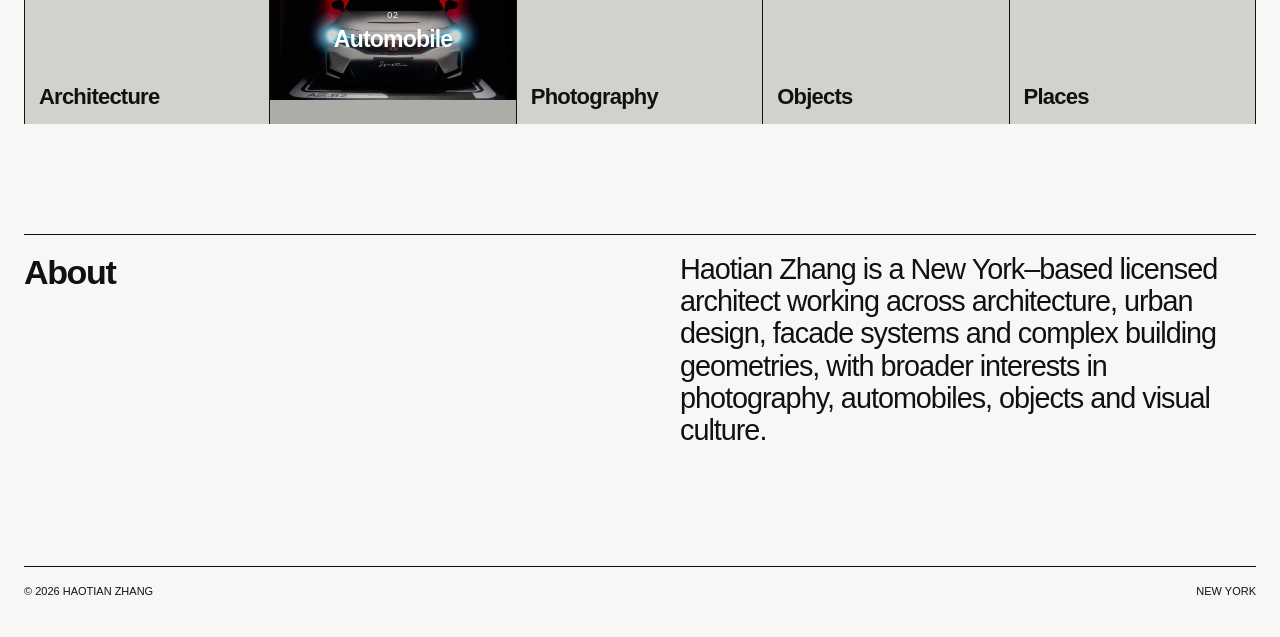
==== commit b98a28ea: "Update index.html" ====
--- a/index.html
+++ b/index.html
@@ -39,7 +39,7 @@
       <nav class="site-nav">
 
         <a href="#work">
-          WORK
+          SELECTED WORK
         </a>
 
         <a href="projects.html">
--- a/style.css
+++ b/style.css
@@ -108,7 +108,9 @@
   display: grid;
   grid-template-columns: 1fr 3fr;
   align-items: baseline;
+
   padding: 18px 0;
+
   border-top: 1px solid var(--color-text);
 }
 
@@ -124,9 +126,11 @@
 
 .site-header {
   height: 72px;
+
   display: grid;
   grid-template-columns: 1fr auto;
   align-items: center;
+
   border-bottom: 1px solid var(--color-text);
 }
 
@@ -139,6 +143,7 @@
 .site-nav {
   display: flex;
   gap: 28px;
+
   font-size: 12px;
 }
 
@@ -148,12 +153,17 @@
 
 .site-nav a::after {
   content: "";
+
   position: absolute;
+
   left: 0;
   bottom: -4px;
+
   width: 0;
   height: 1px;
+
   background: var(--color-text);
+
   transition: width var(--transition-fast);
 }
 
@@ -167,11 +177,15 @@
 
 .site-footer {
   border-top: 1px solid var(--color-text);
+
   padding: 18px 0 40px;
+
   display: flex;
   justify-content: space-between;
   align-items: flex-start;
+
   gap: 24px;
+
   font-size: 11px;
 }
 
@@ -186,9 +200,12 @@
 
 .home-hero {
   min-height: 76vh;
+
   display: grid;
   grid-template-columns: 4.7fr 7.3fr;
+
   gap: 40px;
+
   padding-top: 28px;
   padding-bottom: 32px;
 }
@@ -202,8 +219,11 @@
 .home-title {
   font-size: clamp(68px, 8.4vw, 150px);
   line-height: 0.82;
+
   font-weight: 700;
+
   letter-spacing: -0.065em;
+
   text-transform: uppercase;
 }
 
@@ -214,15 +234,20 @@
 .home-hero-info {
   display: grid;
   grid-template-columns: 1fr 1fr;
+
   gap: 20px;
+
   max-width: 430px;
 }
 
 .home-hero-image {
   min-height: 650px;
+
   background-color: var(--color-placeholder);
+
   position: relative;
   overflow: hidden;
+
   background-size: cover;
   background-position: center;
   background-repeat: no-repeat;
@@ -230,10 +255,14 @@
 
 .home-hero-image::after {
   content: "FEATURED IMAGE";
+
   position: absolute;
+
   left: 12px;
   bottom: 12px;
+
   font-size: 9px;
+
   letter-spacing: 0.1em;
 }
 
@@ -244,18 +273,22 @@
 .home-work-layout {
   display: grid;
   grid-template-columns: 1fr 1fr;
+
   column-gap: 12px;
+
   padding-bottom: 100px;
 }
 
 .home-work-column {
   display: flex;
   flex-direction: column;
+
   gap: 44px;
 }
 
 .home-work-card {
   display: block;
+
   width: 100%;
 }
 
@@ -273,9 +306,12 @@
 
 .home-work-image {
   background-color: var(--color-placeholder);
+
   margin-bottom: 12px;
+
   position: relative;
   overflow: hidden;
+
   background-size: cover;
   background-position: center;
   background-repeat: no-repeat;
@@ -299,10 +335,14 @@
 
 .home-work-image::after {
   content: "IMAGE";
+
   position: absolute;
+
   left: 10px;
   bottom: 10px;
+
   font-size: 9px;
+
   letter-spacing: 0.1em;
 }
 
@@ -313,6 +353,7 @@
 .home-work-info {
   display: grid;
   grid-template-columns: 1fr auto;
+
   gap: 16px;
 }
 
@@ -323,8 +364,10 @@
 
 .home-work-meta {
   margin-top: 5px;
+
   font-size: 11px;
   line-height: 1.4;
+
   color: var(--color-muted);
 }
 
@@ -338,12 +381,14 @@
 
 .home-work-feature {
   width: 66.666%;
+
   margin: 70px auto 0;
 }
 
 
-/* HOME — JOURNAL
---------------------------------------------------------- */
+/* =========================================================
+   HOME — JOURNAL
+   ========================================================= */
 
 .home-journal {
   padding-bottom: 110px;
@@ -352,12 +397,19 @@
 .home-journal-grid {
   display: grid;
   grid-template-columns: repeat(5, 1fr);
+
   border-top: 1px solid var(--color-text);
 }
+
+
+/* CATEGORY CARD
+--------------------------------------------------------- */
 
 .home-journal-item {
   min-height: 185px;
+
   padding: 14px;
+
   border-right: 1px solid var(--color-text);
 
   position: relative;
@@ -368,29 +420,46 @@
   justify-content: space-between;
 
   background-color: var(--color-placeholder);
+
   background-size: cover;
   background-position: center;
   background-repeat: no-repeat;
 
   transition:
-    filter var(--transition-medium),
-    transform var(--transition-medium);
+    background-size 0.45s ease,
+    filter 0.3s ease,
+    background-color 0.25s ease;
 }
 
 .home-journal-item:first-child {
   border-left: 1px solid var(--color-text);
 }
 
+
+/* OVERLAY
+--------------------------------------------------------- */
+
 .home-journal-overlay {
   position: absolute;
+
   inset: 0;
-  background: rgba(247, 247, 245, 0.22);
-  transition: background var(--transition-medium);
-}
+
+  background: rgba(0, 0, 0, 0);
+
+  pointer-events: none;
+
+  transition:
+    background 0.35s ease;
+}
+
+
+/* JOURNAL TEXT
+--------------------------------------------------------- */
 
 .home-journal-number,
 .home-journal-name {
   position: relative;
+
   z-index: 2;
 }
 
@@ -401,59 +470,121 @@
 .home-journal-name {
   font-size: 22px;
   font-weight: 600;
+
   letter-spacing: -0.035em;
 }
 
-.home-journal-item:hover {
-  filter: contrast(1.04);
-}
-
-.home-journal-item:hover .home-journal-overlay {
-  background: rgba(247, 247, 245, 0.08);
-}
-
-.journal-architecture {
-  background-image: none;
-}
-
-.journal-automobile {
-  background-image: none;
-}
-
-.journal-photography {
-  background-image: none;
-}
-
-.journal-objects {
-  background-image: none;
-}
-
-.journal-places {
-  background-image: none;
-}
-
-
-/* HOME — ABOUT
---------------------------------------------------------- */
+
+/* =========================================================
+   HOME JOURNAL — IMAGE MODE
+   ========================================================= */
+
+.home-journal-item.has-image {
+  color: #ffffff;
+
+  justify-content: center;
+  align-items: center;
+
+  text-align: center;
+
+  gap: 8px;
+
+  /*
+     Inline JS still determines the image itself
+     and background-position.
+
+     100% gives us a controlled starting point so
+     the image can animate slightly larger on hover.
+  */
+
+  background-size: 100% auto;
+}
+
+
+/* subtle readability layer */
+
+.home-journal-item.has-image
+.home-journal-overlay {
+  background: rgba(0, 0, 0, 0.18);
+}
+
+
+/* centered number */
+
+.home-journal-item.has-image
+.home-journal-number {
+  font-size: 9px;
+
+  line-height: 1;
+
+  letter-spacing: 0.08em;
+}
+
+
+/* centered category title */
+
+.home-journal-item.has-image
+.home-journal-name {
+  font-size: 23px;
+
+  line-height: 1;
+
+  letter-spacing: -0.035em;
+}
+
+
+/* =========================================================
+   HOME JOURNAL — HOVER
+   ========================================================= */
+
+.home-journal-item.has-image:hover {
+  background-size: 106% auto;
+}
+
+
+/* reveal image slightly more */
+
+.home-journal-item.has-image:hover
+.home-journal-overlay {
+  background: rgba(0, 0, 0, 0.10);
+}
+
+
+/* cards without images */
+
+.home-journal-item:not(.has-image):hover {
+  background-color: #c9c9c4;
+}
+
+
+/* =========================================================
+   HOME — ABOUT
+   ========================================================= */
 
 .home-about {
   display: grid;
   grid-template-columns: 1fr 1fr;
+
   gap: 80px;
+
   padding: 18px 0 120px;
+
   border-top: 1px solid var(--color-text);
 }
 
 .home-about-title {
   font-size: 34px;
   font-weight: 600;
+
   letter-spacing: -0.04em;
 }
 
 .home-about-text {
   max-width: 820px;
+
   font-size: clamp(24px, 2.25vw, 38px);
   line-height: 1.12;
+
   letter-spacing: -0.035em;
 }
 
@@ -482,14 +613,17 @@
     1.2fr;
 
   gap: 18px;
+
   align-items: center;
 
   min-height: 108px;
+
   padding: 12px 0;
 
   border-bottom: 1px solid var(--color-line);
 
-  transition: background var(--transition-fast);
+  transition:
+    background var(--transition-fast);
 }
 
 .project-index-row:hover {
@@ -507,11 +641,13 @@
 .project-index-name {
   font-size: 22px;
   font-weight: 600;
+
   letter-spacing: -0.03em;
 }
 
 .project-index-thumb {
   width: 100%;
+
   aspect-ratio: 4 / 3;
 
   background-color: var(--color-placeholder);
@@ -526,10 +662,14 @@
 
 .project-index-thumb::after {
   content: "THUMB";
+
   position: absolute;
+
   left: 8px;
   bottom: 8px;
+
   font-size: 9px;
+
   letter-spacing: 0.08em;
 }
 
@@ -545,6 +685,7 @@
 .journal-intro {
   display: grid;
   grid-template-columns: 1fr 2fr;
+
   gap: 60px;
 
   padding: 24px 0 100px;
@@ -557,11 +698,13 @@
 
   font-size: clamp(28px, 3vw, 46px);
   line-height: 1.08;
+
   letter-spacing: -0.04em;
 }
 
 .journal-categories {
   border-top: 1px solid var(--color-text);
+
   margin-bottom: 120px;
 }
 
@@ -575,6 +718,7 @@
     auto;
 
   gap: 30px;
+
   align-items: center;
 
   min-height: 125px;
@@ -597,12 +741,15 @@
 
 .journal-category-name {
   font-size: clamp(28px, 3vw, 48px);
+
   font-weight: 600;
+
   letter-spacing: -0.045em;
 }
 
 .journal-category-description {
   max-width: 440px;
+
   font-size: 12px;
   line-height: 1.5;
 }
@@ -618,6 +765,7 @@
 .journal-post-grid {
   display: grid;
   grid-template-columns: repeat(3, 1fr);
+
   gap: 24px;
 }
 
@@ -642,10 +790,14 @@
 
 .journal-post-image::after {
   content: "IMAGE";
+
   position: absolute;
+
   left: 10px;
   bottom: 10px;
+
   font-size: 9px;
+
   letter-spacing: 0.08em;
 }
 
@@ -657,27 +809,36 @@
   margin-bottom: 7px;
 
   font-size: 10px;
+
   letter-spacing: 0.08em;
+
   text-transform: uppercase;
 }
 
 .journal-post-title {
   font-size: 20px;
   font-weight: 600;
+
   letter-spacing: -0.03em;
+
   line-height: 1.15;
 }
 
 .journal-post-date {
   margin-top: 8px;
+
   font-size: 10px;
+
   color: #666;
 }
 
 .journal-empty {
   grid-column: 1 / -1;
+
   padding: 40px 0 80px;
+
   font-size: 12px;
+
   color: var(--color-muted);
 }
 
@@ -689,6 +850,7 @@
 .about-intro {
   display: grid;
   grid-template-columns: 1fr 2fr;
+
   gap: 60px;
 
   padding: 24px 0 90px;
@@ -701,12 +863,14 @@
 
   font-size: clamp(26px, 2.7vw, 42px);
   line-height: 1.12;
+
   letter-spacing: -0.035em;
 }
 
 .about-details {
   display: grid;
   grid-template-columns: repeat(3, 1fr);
+
   gap: 40px;
 
   padding: 24px 0 90px;
@@ -716,8 +880,11 @@
 
 .about-detail-title {
   margin-bottom: 14px;
+
   font-size: 10px;
+
   letter-spacing: 0.08em;
+
   text-transform: uppercase;
 }
 
@@ -729,6 +896,7 @@
 .about-bio {
   display: grid;
   grid-template-columns: 1fr 2fr;
+
   gap: 60px;
 
   padding: 24px 0 110px;
@@ -739,11 +907,13 @@
 .about-bio-title {
   font-size: 28px;
   font-weight: 600;
+
   letter-spacing: -0.04em;
 }
 
 .about-bio-text {
   max-width: 850px;
+
   font-size: 17px;
   line-height: 1.6;
 }
@@ -763,6 +933,7 @@
 
 .about-interest {
   min-height: 180px;
+
   padding: 14px;
 
   border-right: 1px solid var(--color-text);
@@ -773,6 +944,7 @@
 
   font-size: 22px;
   font-weight: 600;
+
   letter-spacing: -0.04em;
 }
 
@@ -788,6 +960,7 @@
 .cv-intro {
   display: grid;
   grid-template-columns: 1fr 2fr;
+
   gap: 60px;
 
   padding: 24px 0 90px;
@@ -800,11 +973,13 @@
 
   font-size: clamp(24px, 2.5vw, 38px);
   line-height: 1.12;
+
   letter-spacing: -0.035em;
 }
 
 .cv-section {
   border-top: 1px solid var(--color-text);
+
   padding: 18px 0 80px;
 }
 
@@ -820,6 +995,7 @@
 .cv-section-title {
   font-size: 28px;
   font-weight: 600;
+
   letter-spacing: -0.04em;
 }
 
@@ -850,6 +1026,7 @@
 .cv-entry-title {
   font-size: 18px;
   font-weight: 600;
+
   letter-spacing: -0.02em;
 }
 
@@ -873,11 +1050,13 @@
 .cv-additional-grid {
   display: grid;
   grid-template-columns: repeat(3, 1fr);
+
   gap: 50px;
 }
 
 .cv-block {
   border-top: 1px solid var(--color-line);
+
   padding-top: 14px;
 }
 
@@ -886,6 +1065,7 @@
 
   font-size: 18px;
   font-weight: 600;
+
   letter-spacing: -0.025em;
 }
 
@@ -893,7 +1073,9 @@
   margin-bottom: 14px;
 
   font-size: 10px;
+
   text-transform: uppercase;
+
   letter-spacing: 0.08em;
 }
 
@@ -909,8 +1091,11 @@
 
 .project-page {
   width: 100%;
+
   max-width: var(--project-page-max);
+
   margin: 0 auto;
+
   padding-bottom: 120px;
 }
 
@@ -927,15 +1112,21 @@
 
   font-size: 9px;
   line-height: 1.35;
+
   letter-spacing: 0.08em;
+
   text-transform: uppercase;
 }
 
 .project-detail-title {
   font-size: clamp(46px, 5.5vw, 92px);
+
   line-height: 0.9;
+
   letter-spacing: -0.055em;
+
   font-weight: 700;
+
   text-transform: uppercase;
 }
 
@@ -959,6 +1150,7 @@
 
 .project-hero-image {
   width: 100%;
+
   aspect-ratio: 4 / 3;
 
   background-color: var(--color-placeholder);
@@ -975,10 +1167,12 @@
   content: "IMAGE";
 
   position: absolute;
+
   left: 8px;
   bottom: 8px;
 
   font-size: 8px;
+
   letter-spacing: 0.09em;
 }
 
@@ -992,6 +1186,7 @@
 
 .project-sidebar-group {
   padding: 10px 0 13px;
+
   border-bottom: 1px solid var(--color-line);
 }
 
@@ -1000,7 +1195,9 @@
 
   font-size: 8px;
   line-height: 1.2;
+
   letter-spacing: 0.08em;
+
   text-transform: uppercase;
 }
 
@@ -1018,6 +1215,7 @@
 
   display: grid;
   grid-template-columns: 110px 1fr;
+
   gap: 28px;
 
   padding-bottom: 78px;
@@ -1026,7 +1224,9 @@
 .project-copy-label {
   font-size: 9px;
   line-height: 1.35;
+
   letter-spacing: 0.08em;
+
   text-transform: uppercase;
 }
 
@@ -1039,6 +1239,7 @@
 
   font-size: 13px;
   line-height: 1.3;
+
   font-weight: 600;
 }
 
@@ -1059,6 +1260,7 @@
 
 .project-gallery {
   width: var(--project-column-width);
+
   padding-bottom: 90px;
 }
 
@@ -1087,10 +1289,12 @@
   content: "IMAGE";
 
   position: absolute;
+
   left: 8px;
   bottom: 8px;
 
   font-size: 8px;
+
   letter-spacing: 0.09em;
 }
 
@@ -1112,6 +1316,7 @@
 
 .project-gallery-portrait {
   width: 70%;
+
   aspect-ratio: 3 / 4;
 }
 
@@ -1122,6 +1327,7 @@
 .project-gallery-pair {
   display: grid;
   grid-template-columns: 1fr 1fr;
+
   gap: 10px;
 
   margin-bottom: 28px;
@@ -1134,12 +1340,14 @@
 .project-caption {
   display: flex;
   justify-content: space-between;
+
   gap: 20px;
 
   padding-top: 5px;
 
   font-size: 8px;
   line-height: 1.35;
+
   letter-spacing: 0.03em;
 
   color: var(--color-muted);
@@ -1154,6 +1362,7 @@
 
   display: grid;
   grid-template-columns: 1fr 1fr;
+
   gap: 40px;
 
   padding-top: 14px;
@@ -1176,8 +1385,11 @@
 
 .article-page {
   width: 100%;
+
   max-width: 1080px;
+
   margin: 0 auto;
+
   padding-bottom: 120px;
 }
 
@@ -1186,19 +1398,22 @@
 --------------------------------------------------------- */
 
 .article-header {
-  padding: 42px 0 42px;
+  padding: 42px 0;
 }
 
 .article-meta {
   display: flex;
   justify-content: space-between;
+
   gap: 30px;
 
   margin-bottom: 18px;
 
   font-size: 9px;
   line-height: 1.4;
+
   letter-spacing: 0.08em;
+
   text-transform: uppercase;
 }
 
@@ -1206,8 +1421,11 @@
   max-width: 950px;
 
   font-size: clamp(46px, 6vw, 96px);
+
   line-height: 0.92;
+
   letter-spacing: -0.055em;
+
   font-weight: 700;
 }
 
@@ -1217,6 +1435,7 @@
 
 .article-hero {
   width: 100%;
+
   aspect-ratio: 16 / 10;
 
   margin-bottom: 72px;
@@ -1235,10 +1454,12 @@
   content: "IMAGE";
 
   position: absolute;
+
   left: 8px;
   bottom: 8px;
 
   font-size: 8px;
+
   letter-spacing: 0.09em;
 }
 
@@ -1252,6 +1473,7 @@
 
 .article-body {
   width: 74%;
+
   max-width: 760px;
 }
 
@@ -1272,7 +1494,9 @@
 
   font-size: 26px;
   line-height: 1.12;
+
   letter-spacing: -0.035em;
+
   font-weight: 600;
 }
 
@@ -1287,6 +1511,7 @@
 
   font-size: 24px;
   line-height: 1.3;
+
   letter-spacing: -0.03em;
 }
 
@@ -1296,6 +1521,7 @@
 
 .article-figure {
   width: 100%;
+
   margin: 56px 0;
 }
 
@@ -1316,10 +1542,12 @@
   content: "IMAGE";
 
   position: absolute;
+
   left: 8px;
   bottom: 8px;
 
   font-size: 8px;
+
   letter-spacing: 0.09em;
 }
 
@@ -1341,6 +1569,7 @@
 
 .article-image-portrait {
   width: 70%;
+
   aspect-ratio: 3 / 4;
 }
 
@@ -1407,13 +1636,17 @@
 
   .site-header {
     height: auto;
+
     padding: 18px 0;
+
     grid-template-columns: 1fr;
+
     gap: 18px;
   }
 
   .site-nav {
     gap: 18px;
+
     flex-wrap: wrap;
   }
 
@@ -1428,6 +1661,7 @@
   .section-heading,
   .cv-section-heading {
     grid-template-columns: 1fr;
+
     gap: 10px;
   }
 
@@ -1437,6 +1671,7 @@
 
   .home-hero {
     grid-template-columns: 1fr;
+
     min-height: auto;
   }
 
@@ -1450,6 +1685,7 @@
 
   .home-hero-info {
     margin-top: 40px;
+
     grid-template-columns: 1fr;
   }
 
@@ -1464,6 +1700,7 @@
   .home-work-card,
   .home-work-card-narrow {
     width: 100% !important;
+
     margin-bottom: 60px;
   }
 
@@ -1473,21 +1710,40 @@
 
   .home-work-feature {
     width: 100%;
+
     margin: 0 0 60px;
   }
+
+
+  /* HOME JOURNAL
+  ------------------------------------------------------- */
 
   .home-journal-grid {
     grid-template-columns: 1fr;
   }
 
   .home-journal-item {
-    min-height: 140px;
+    min-height: 160px;
+
     border-left: 1px solid var(--color-text);
     border-bottom: 1px solid var(--color-text);
   }
 
+  .home-journal-item.has-image {
+    background-size: cover;
+  }
+
+  .home-journal-item.has-image:hover {
+    background-size: cover;
+  }
+
+
+  /* HOME ABOUT
+  ------------------------------------------------------- */
+
   .home-about {
     grid-template-columns: 1fr;
+
     gap: 28px;
   }
 
@@ -1497,6 +1753,7 @@
 
   .journal-intro {
     grid-template-columns: 1fr;
+
     gap: 28px;
   }
 
@@ -1507,6 +1764,7 @@
       auto;
 
     gap: 12px;
+
     padding: 18px 0;
   }
 
@@ -1525,6 +1783,7 @@
   .about-intro,
   .about-bio {
     grid-template-columns: 1fr;
+
     gap: 28px;
   }
 
@@ -1538,6 +1797,7 @@
 
   .about-interest {
     min-height: 100px;
+
     border-left: 1px solid var(--color-text);
   }
 
@@ -1547,6 +1807,7 @@
 
   .cv-intro {
     grid-template-columns: 1fr;
+
     gap: 28px;
   }
 
@@ -1557,6 +1818,7 @@
 
   .cv-entry {
     grid-template-columns: 1fr;
+
     gap: 10px;
   }
 
@@ -1601,13 +1863,16 @@
 
   .project-hero-layout {
     grid-template-columns: 1fr;
+
     gap: 20px;
+
     margin-bottom: 52px;
   }
 
   .project-sidebar {
     display: grid;
     grid-template-columns: 1fr 1fr;
+
     column-gap: 24px;
   }
 
@@ -1619,7 +1884,9 @@
 
   .project-copy-section {
     grid-template-columns: 1fr;
+
     gap: 18px;
+
     padding-bottom: 58px;
   }
 
@@ -1633,18 +1900,22 @@
 
   .project-gallery-pair {
     grid-template-columns: 1fr;
+
     gap: 26px;
+
     margin-bottom: 26px;
   }
 
   .project-gallery-portrait,
   .project-gallery-portrait.right {
     width: 100%;
+
     margin-left: 0;
   }
 
   .project-end {
     grid-template-columns: 1fr;
+
     gap: 12px;
   }
 
@@ -1666,6 +1937,7 @@
 
   .article-meta {
     flex-direction: column;
+
     gap: 8px;
   }
 
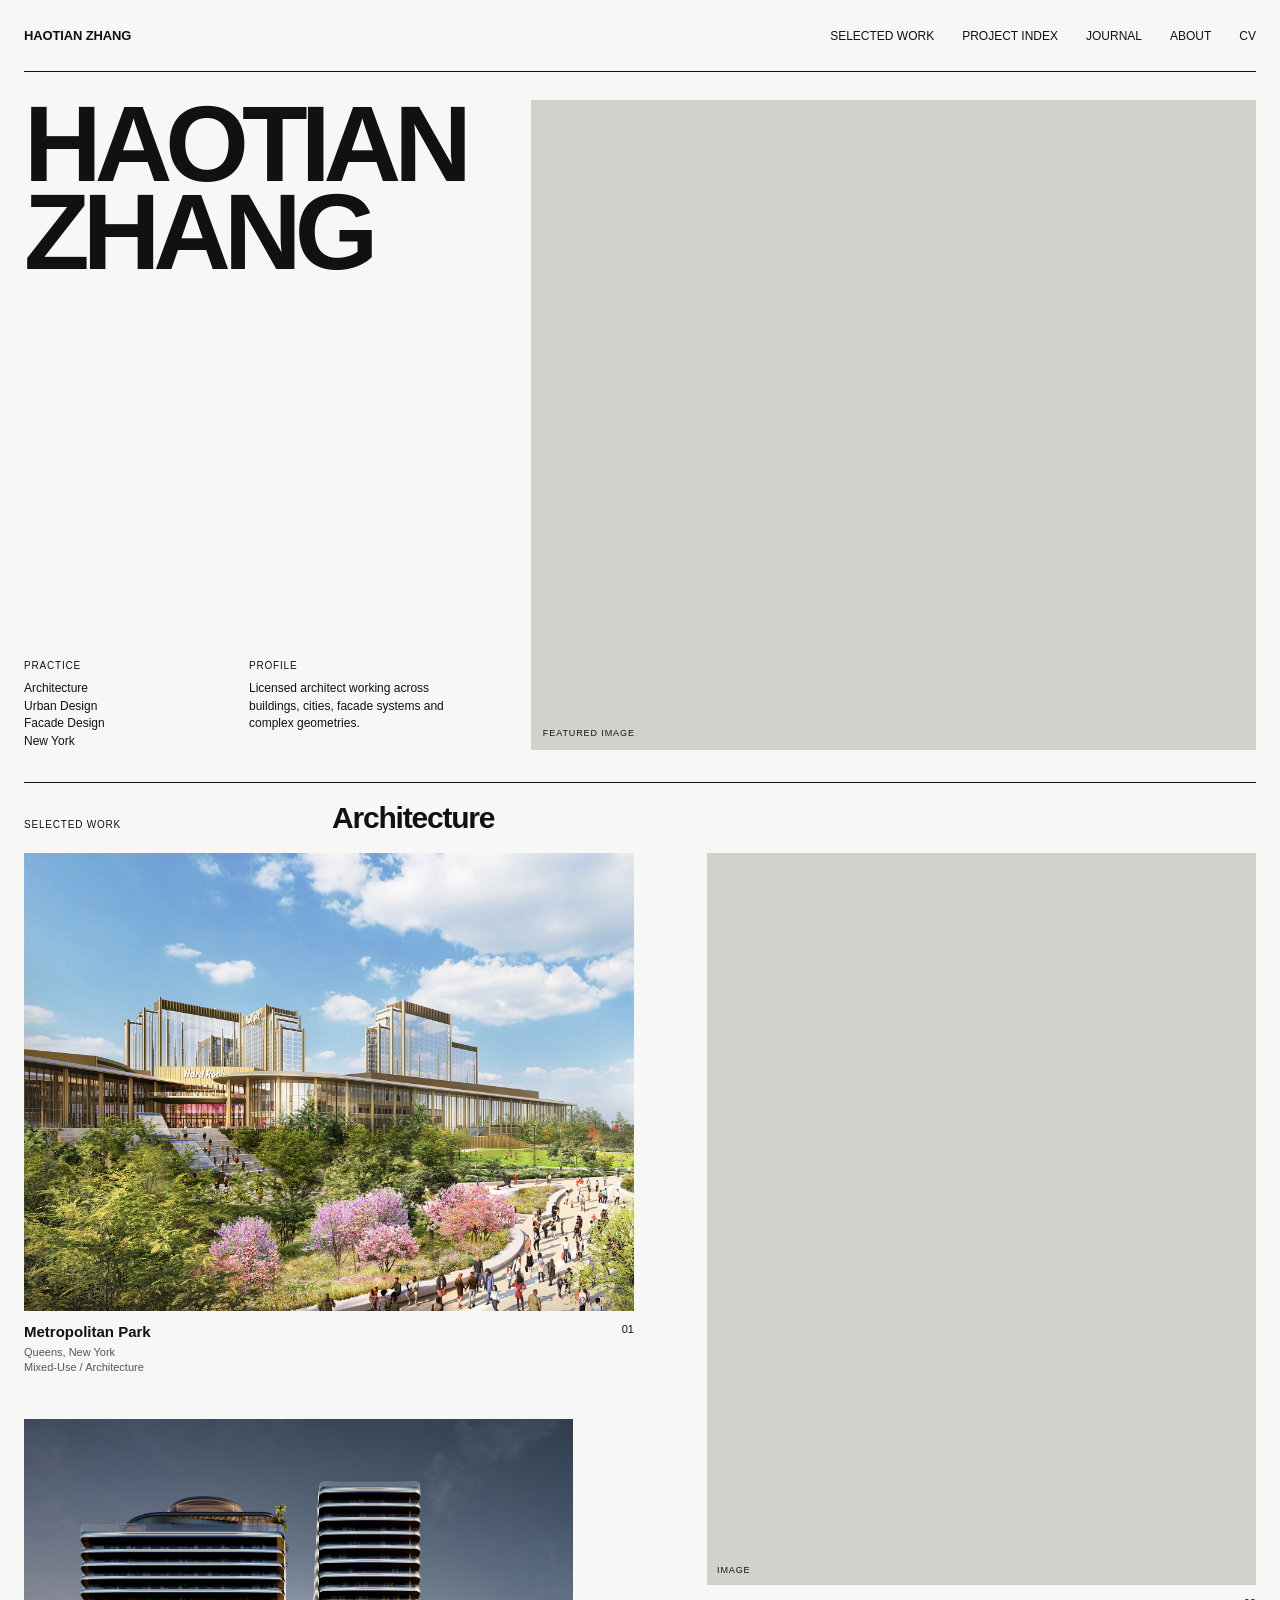
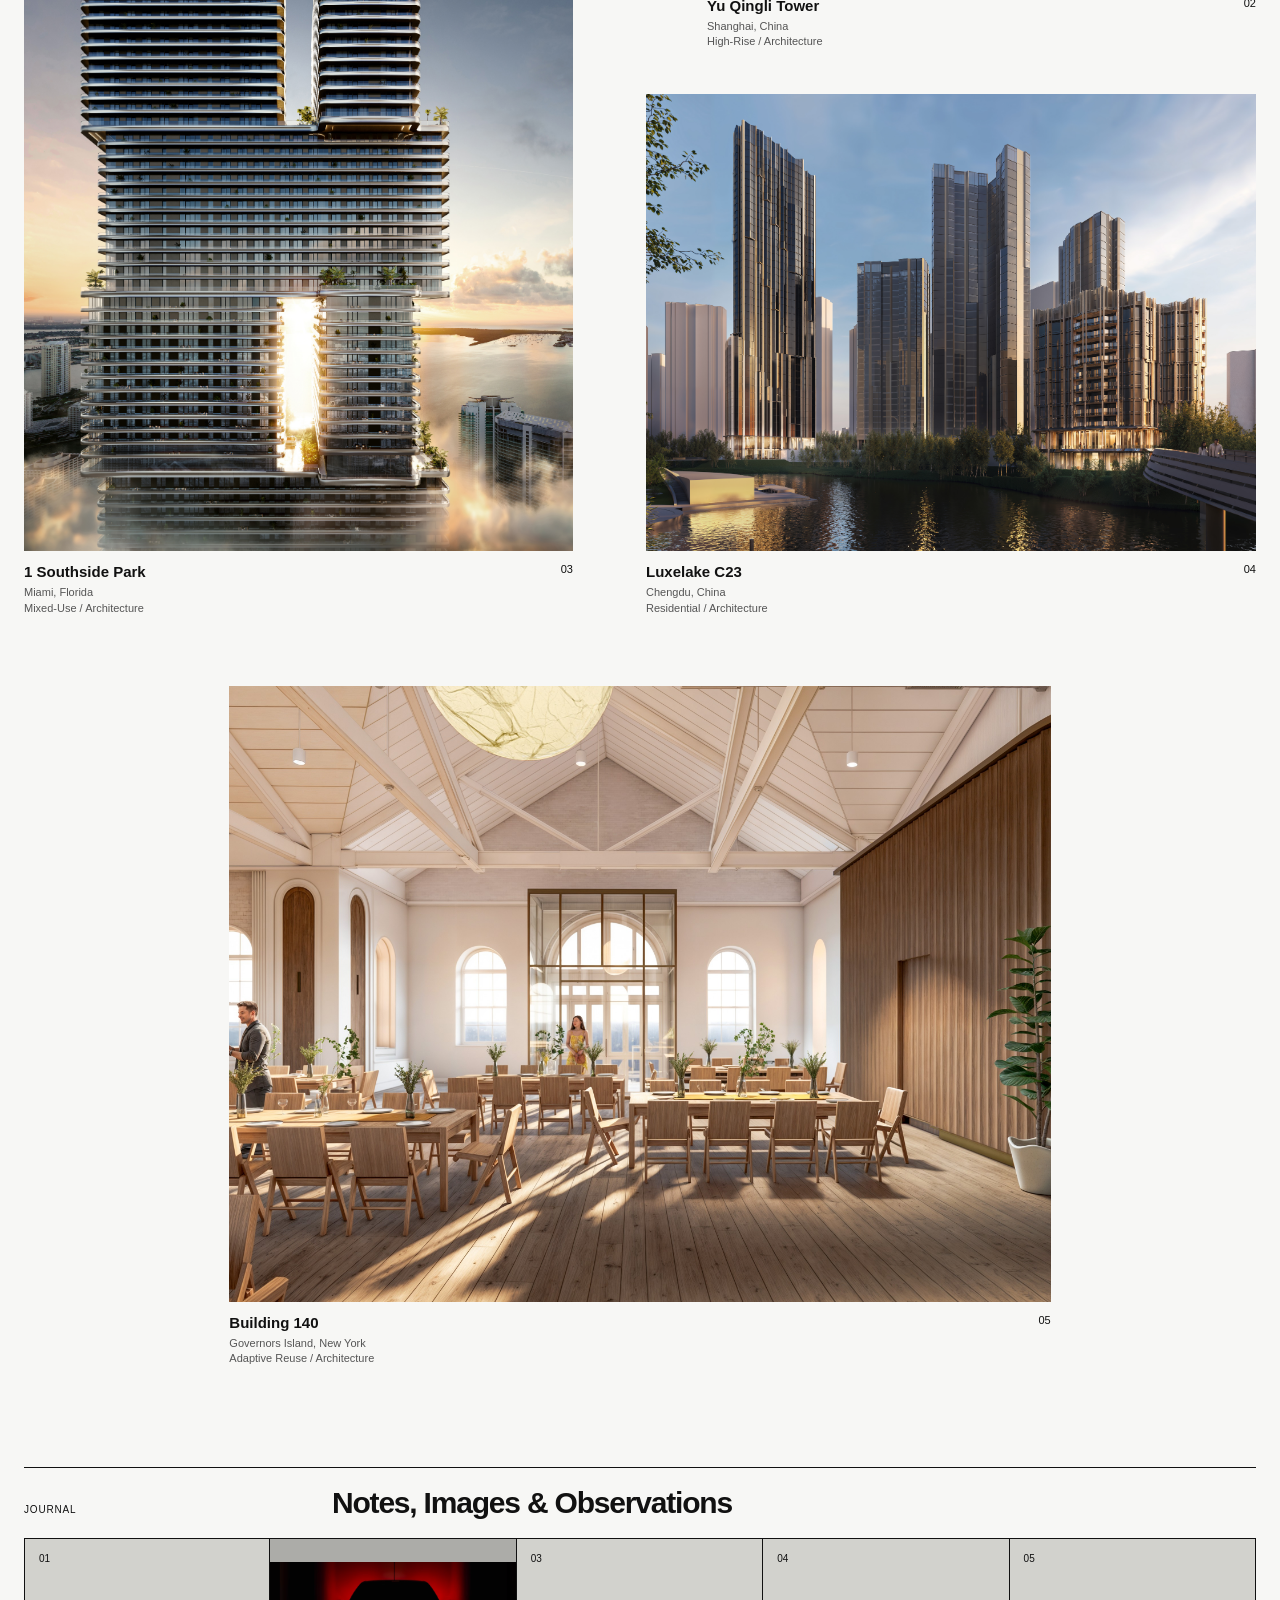
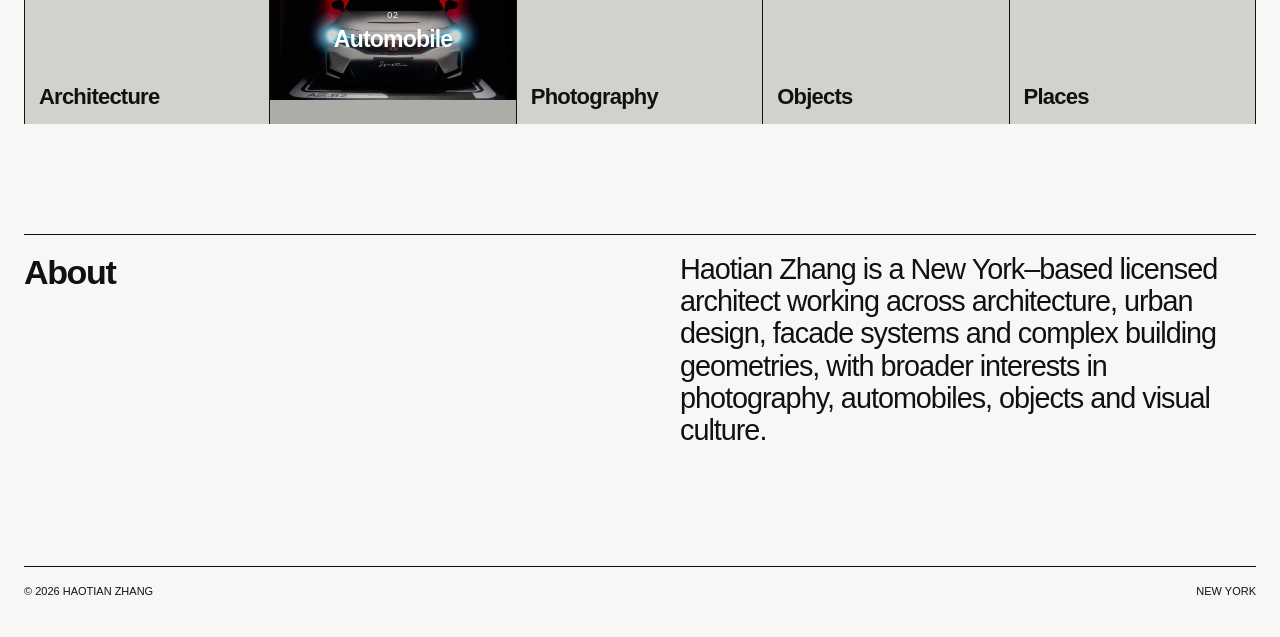
==== commit 492451dc: "Update index.html" ====
--- a/index.html
+++ b/index.html
@@ -119,11 +119,8 @@
               </div>
 
               <div class="small-text"
+                   data-site-profile
                    style="margin-top:8px;">
-
-                Licensed architect working across buildings,
-                cities, facade systems and complex geometries.
-
               </div>
 
             </div>
@@ -226,12 +223,8 @@
         </div>
 
 
-        <div class="home-about-text">
-
-          Haotian Zhang is a New York–based licensed architect working across
-          architecture, urban design, facade systems and complex building geometries,
-          with broader interests in photography, automobiles, objects and visual culture.
-
+        <div class="home-about-text"
+             data-site-about>
         </div>
 
 
@@ -261,23 +254,21 @@
 
 
 
-  <!-- WORK DATABASE -->
+  <!-- GLOBAL SITE -->
+
+  <script src="site-data.js"></script>
+  <script src="site.js"></script>
+
+
+  <!-- WORK -->
 
   <script src="work-data.js"></script>
-
-
-  <!-- WORK RENDERER -->
-
   <script src="work-list.js"></script>
 
 
-  <!-- JOURNAL DATABASE -->
+  <!-- JOURNAL -->
 
   <script src="journal-data.js"></script>
-
-
-  <!-- JOURNAL RENDERER -->
-
   <script src="journal-list.js"></script>
 
 
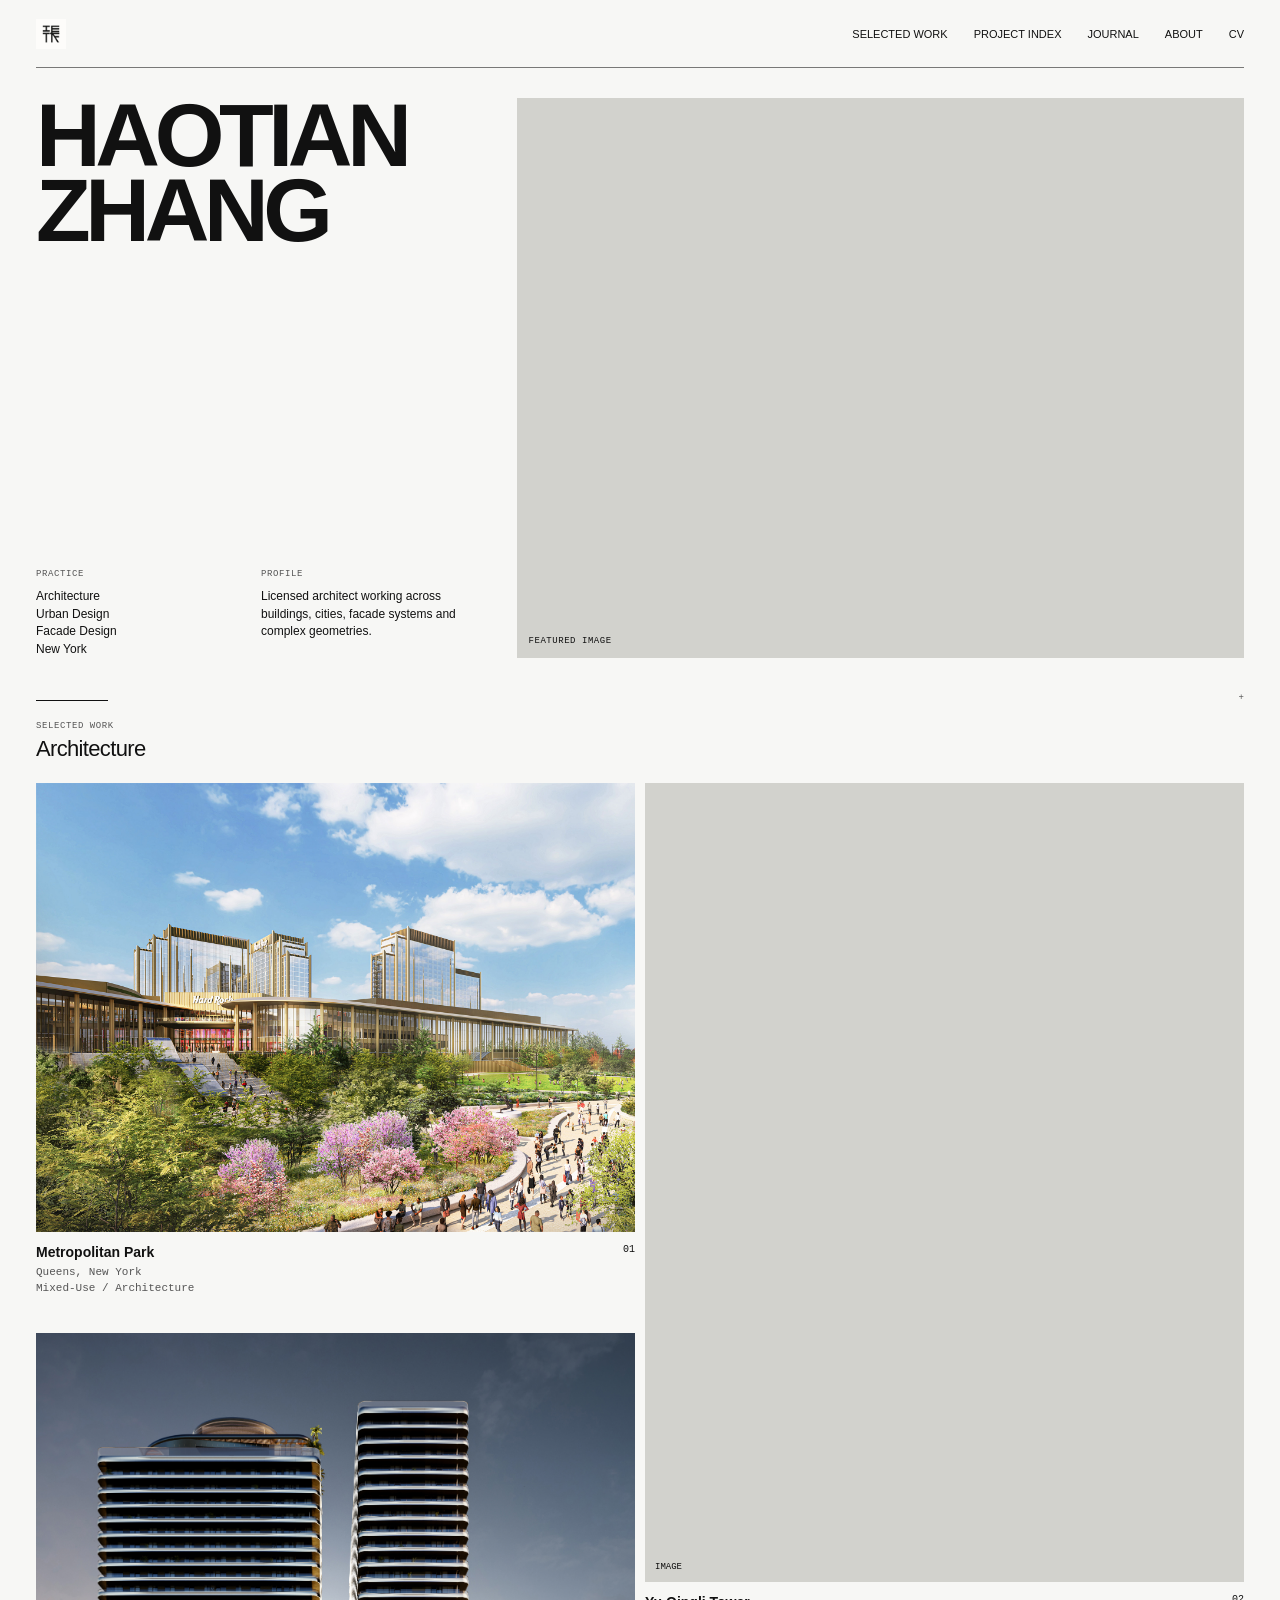
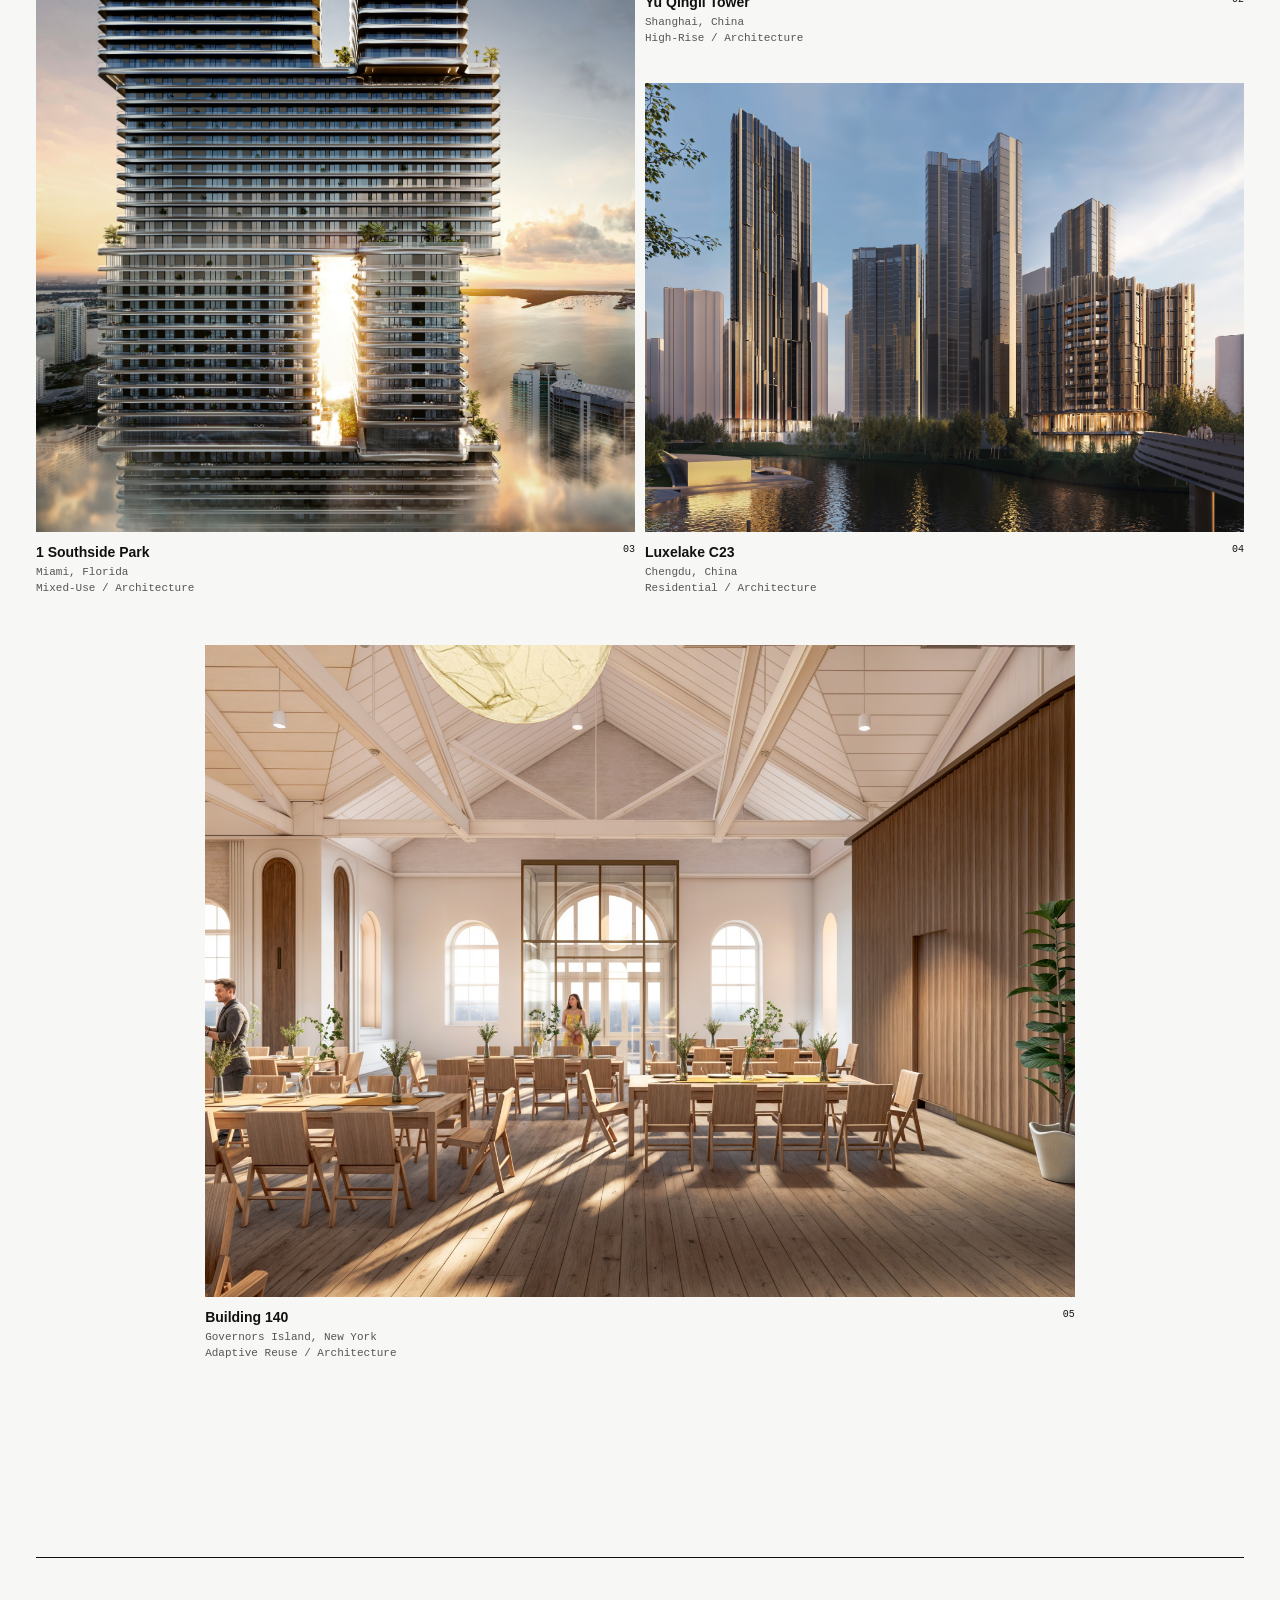
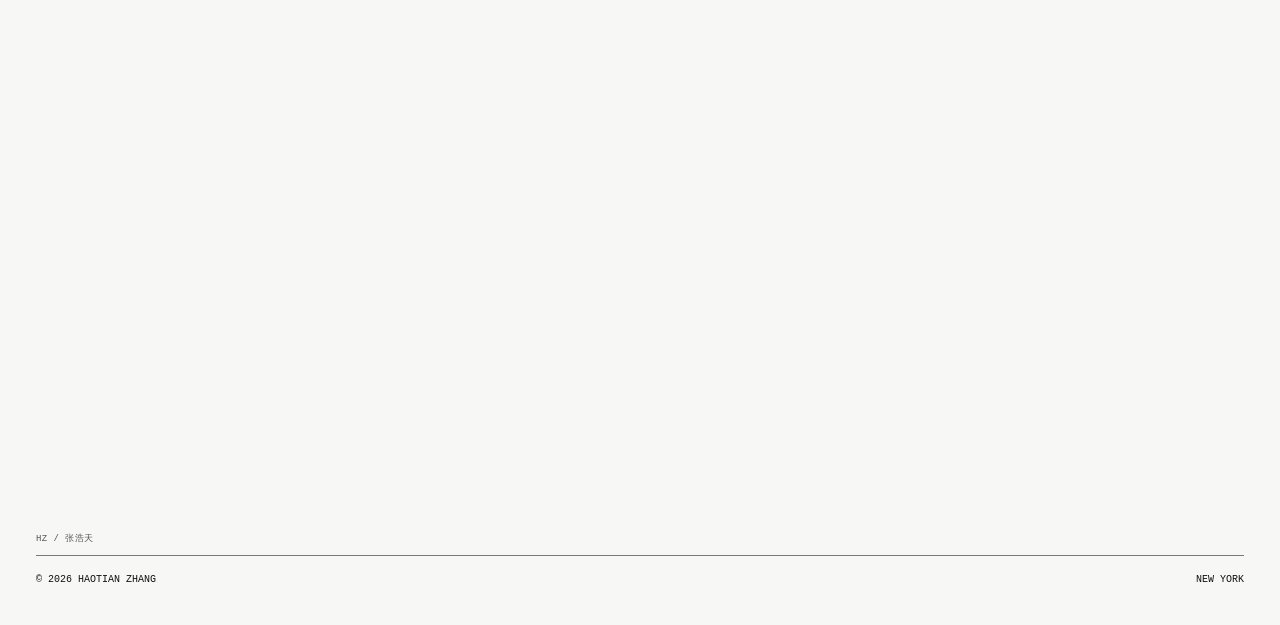
==== commit 95ba9149: "Update index.html" ====
--- a/index.html
+++ b/index.html
@@ -14,6 +14,10 @@
   <title>
     Haotian Zhang — Architect / Designer
   </title>
+
+  <link rel="icon"
+        type="image/png"
+        href="images/favicon/favicon.png">
 
   <link rel="stylesheet"
         href="style.css">
@@ -75,17 +79,22 @@
         <div class="home-hero-left">
 
 
-          <h1 class="home-title">
-
-            <span>
-              HAOTIAN
-            </span>
-
-            <span>
-              ZHANG
-            </span>
-
-          </h1>
+<h1 class="home-title"
+    aria-label="Haotian Zhang">
+
+  <span
+    class="home-title-line home-title-line-1"
+    data-text="HAOTIAN">
+    HAOTIAN
+  </span>
+
+  <span
+    class="home-title-line home-title-line-2"
+    data-text="ZHANG">
+    ZHANG
+  </span>
+
+</h1>
 
 
 
@@ -254,20 +263,12 @@
 
 
 
-  <!-- GLOBAL SITE -->
-
   <script src="site-data.js"></script>
   <script src="site.js"></script>
 
-
-  <!-- WORK -->
-
   <script src="work-data.js"></script>
   <script src="work-list.js"></script>
 
-
-  <!-- JOURNAL -->
-
   <script src="journal-data.js"></script>
   <script src="journal-list.js"></script>
 
--- a/style.css
+++ b/style.css
@@ -3,8 +3,9 @@
    ========================================================= */
 
 
-/* DESIGN TOKENS
---------------------------------------------------------- */
+/* =========================================================
+   01 — DESIGN TOKENS
+   ========================================================= */
 
 :root {
 
@@ -14,32 +15,44 @@
   --color-line: #c8c8c3;
   --color-placeholder: #d2d2cd;
 
-  --page-max: 1920px;
-  --page-padding: 24px;
+  --page-max: 1560px;
+  --page-padding: 36px;
 
   --project-page-max: 1080px;
   --project-column-width: 74%;
 
-  --space-xs: 8px;
-  --space-sm: 12px;
-  --space-md: 24px;
-  --space-lg: 44px;
-  --space-xl: 80px;
-  --space-xxl: 120px;
-
-  --font-sans:
+  --font-display:
     "Helvetica Neue",
     Helvetica,
     Arial,
     sans-serif;
 
-  --transition-fast: 0.2s ease;
-  --transition-medium: 0.25s ease;
-}
-
-
-/* RESET
---------------------------------------------------------- */
+  --font-body:
+    "Helvetica Neue",
+    Helvetica,
+    Arial,
+    sans-serif;
+
+  --font-technical:
+    Consolas,
+    "SFMono-Regular",
+    "SF Mono",
+    Menlo,
+    Monaco,
+    monospace;
+
+  --transition-fast:
+    0.2s ease;
+
+  --transition-medium:
+    0.35s ease;
+
+}
+
+
+/* =========================================================
+   02 — RESET / GLOBAL
+   ========================================================= */
 
 * {
   margin: 0;
@@ -47,109 +60,278 @@
   box-sizing: border-box;
 }
 
+
 html {
   scroll-behavior: smooth;
 }
 
+
 body {
-  background: var(--color-bg);
-  color: var(--color-text);
-  font-family: var(--font-sans);
-  -webkit-font-smoothing: antialiased;
-  text-rendering: optimizeLegibility;
-}
+  background:
+    var(--color-bg);
+
+  color:
+    var(--color-text);
+
+  font-family:
+    var(--font-body);
+
+  -webkit-font-smoothing:
+    antialiased;
+
+  text-rendering:
+    optimizeLegibility;
+}
+
 
 a {
   color: inherit;
   text-decoration: none;
 }
 
+
+button {
+  color: inherit;
+  font: inherit;
+}
+
+
 img {
   display: block;
   width: 100%;
 }
 
 
-/* GLOBAL
---------------------------------------------------------- */
-
 .page {
   width: 100%;
-  max-width: var(--page-max);
-  margin: 0 auto;
-  padding: 0 var(--page-padding);
-}
+
+  max-width:
+    var(--page-max);
+
+  margin:
+    0 auto;
+
+  padding:
+    0 var(--page-padding);
+}
+
 
 .label {
-  font-size: 10px;
-  line-height: 1.2;
-  letter-spacing: 0.08em;
+  font-family:
+    var(--font-technical);
+
+  font-size: 9px;
+
+  line-height: 1.25;
+
+  letter-spacing: 0.065em;
+
   text-transform: uppercase;
-}
+
+  color:
+    var(--color-muted);
+}
+
 
 .small-text {
   font-size: 12px;
   line-height: 1.45;
 }
 
+
 .page-title {
-  padding: 30px 0 80px;
-}
+  padding:
+    34px 0 88px;
+}
+
 
 .page-title h1 {
-  font-size: clamp(68px, 8.4vw, 150px);
-  line-height: 0.82;
-  letter-spacing: -0.065em;
-  text-transform: uppercase;
+  font-family:
+    var(--font-display);
+
+  font-size:
+    clamp(
+      62px,
+      7vw,
+      118px
+    );
+
+  line-height: 0.84;
+
+  letter-spacing:
+    -0.06em;
+
+  text-transform:
+    uppercase;
+
   font-weight: 700;
 }
 
+
+/* =========================================================
+   SECTION HEADER SYSTEM
+   ========================================================= */
+
+
+/*
+   Universal hierarchy:
+
+   SMALL TECHNICAL LABEL
+   Medium section descriptor
+   ──────
+
+   The two pieces are now intentionally grouped
+   rather than separated across the page.
+*/
+
+
 .section-heading {
+  position: relative;
+
+  display: flex;
+
+  flex-direction:
+    column;
+
+  align-items:
+    flex-start;
+
+  gap: 5px;
+
+  padding:
+    21px 0 22px;
+}
+
+
+.section-heading::before {
+  content: "";
+
+  position: absolute;
+
+  top: 0;
+  left: 0;
+
+  width: 72px;
+  height: 1px;
+
+  background:
+    var(--color-text);
+}
+
+
+.section-heading::after {
+  content: "+";
+
+  position: absolute;
+
+  top: -7px;
+  right: 0;
+
+  font-family:
+    var(--font-technical);
+
+  font-size: 9px;
+
+  color:
+    var(--color-muted);
+}
+
+
+.section-title {
+  max-width: 760px;
+
+  font-family:
+    var(--font-display);
+
+  font-size: 22px;
+
+  line-height: 1.08;
+
+  font-weight: 500;
+
+  letter-spacing:
+    -0.03em;
+}
+
+
+/* =========================================================
+   03 — HEADER / NAV
+   ========================================================= */
+
+.site-header {
+  min-height: 68px;
+
   display: grid;
-  grid-template-columns: 1fr 3fr;
-  align-items: baseline;
-
-  padding: 18px 0;
-
-  border-top: 1px solid var(--color-text);
-}
-
-.section-title {
-  font-size: 30px;
-  font-weight: 600;
-  letter-spacing: -0.04em;
-}
-
-
-/* HEADER
---------------------------------------------------------- */
-
-.site-header {
-  height: 72px;
-
-  display: grid;
-  grid-template-columns: 1fr auto;
+
+  grid-template-columns:
+    1fr auto;
+
   align-items: center;
 
-  border-bottom: 1px solid var(--color-text);
-}
+  border-bottom:
+    1px solid
+    rgba(
+      17,
+      17,
+      17,
+      0.55
+    );
+}
+
 
 .site-name {
-  font-size: 13px;
-  font-weight: 600;
-  letter-spacing: -0.01em;
+  width: 30px;
+  height: 30px;
+
+  display: inline-flex;
+
+  align-items: center;
+  justify-content: center;
+
+  flex-shrink: 0;
+}
+
+
+.site-logo-image {
+  width: 100%;
+  height: 100%;
+
+  display: block;
+
+  object-fit: contain;
+
+  transition:
+    transform .25s ease,
+    opacity .25s ease;
+}
+
+
+.site-name:hover
+.site-logo-image {
+  transform:
+    rotate(-4deg)
+    scale(1.06);
+
+  opacity: .78;
 }
 
 .site-nav {
   display: flex;
-  gap: 28px;
-
-  font-size: 12px;
-}
+
+  gap: 26px;
+
+  font-size: 11px;
+}
+
 
 .site-nav a {
   position: relative;
-}
+
+  transition:
+    opacity
+    var(--transition-fast);
+}
+
 
 .site-nav a::after {
   content: "";
@@ -162,177 +344,295 @@
   width: 0;
   height: 1px;
 
-  background: var(--color-text);
-
-  transition: width var(--transition-fast);
-}
-
-.site-nav a:hover::after {
+  background:
+    var(--color-text);
+
+  transition:
+    width
+    var(--transition-fast);
+}
+
+
+.site-nav a:hover::after,
+.site-nav a.active::after {
   width: 100%;
 }
 
 
-/* FOOTER
---------------------------------------------------------- */
+.site-nav:hover a {
+  opacity: 0.42;
+}
+
+
+.site-nav a:hover,
+.site-nav a.active {
+  opacity: 1;
+}
+
+
+/* =========================================================
+   04 — FOOTER
+   ========================================================= */
 
 .site-footer {
-  border-top: 1px solid var(--color-text);
-
-  padding: 18px 0 40px;
+  position: relative;
 
   display: flex;
-  justify-content: space-between;
-  align-items: flex-start;
+
+  justify-content:
+    space-between;
+
+  align-items:
+    flex-start;
 
   gap: 24px;
 
-  font-size: 11px;
+  padding:
+    18px 0 40px;
+
+  border-top:
+    1px solid
+    rgba(
+      17,
+      17,
+      17,
+      0.55
+    );
+
+  font-family:
+    var(--font-technical);
+
+  font-size: 10px;
+}
+
+
+.site-footer::before {
+  content:
+    "HZ / 张浩天";
+
+  position: absolute;
+
+  left: 0;
+  top: -24px;
+
+  font-size: 9px;
+
+  letter-spacing:
+    0.05em;
+
+  color:
+    var(--color-muted);
 }
 
 
 /* =========================================================
-   HOME
+   05 — HOME HERO
    ========================================================= */
 
-
-/* HOME — HERO
---------------------------------------------------------- */
-
 .home-hero {
-  min-height: 76vh;
+  min-height: 68vh;
 
   display: grid;
-  grid-template-columns: 4.7fr 7.3fr;
-
-  gap: 40px;
-
-  padding-top: 28px;
-  padding-bottom: 32px;
-}
+
+  grid-template-columns:
+    4.5fr 7.5fr;
+
+  gap: 44px;
+
+  padding:
+    30px 0 42px;
+}
+
 
 .home-hero-left {
   display: flex;
+
   flex-direction: column;
-  justify-content: space-between;
-}
+
+  justify-content:
+    space-between;
+}
+
 
 .home-title {
-  font-size: clamp(68px, 8.4vw, 150px);
-  line-height: 0.82;
+  font-family:
+    var(--font-display);
+
+  font-size:
+    clamp(
+      62px,
+      7vw,
+      118px
+    );
+
+  line-height: 0.84;
 
   font-weight: 700;
 
-  letter-spacing: -0.065em;
-
-  text-transform: uppercase;
-}
+  letter-spacing:
+    -0.06em;
+
+  text-transform:
+    uppercase;
+}
+
 
 .home-title span {
   display: block;
 }
 
+
 .home-hero-info {
   display: grid;
-  grid-template-columns: 1fr 1fr;
+
+  grid-template-columns:
+    1fr 1fr;
 
   gap: 20px;
 
   max-width: 430px;
 }
 
+
 .home-hero-image {
-  min-height: 650px;
-
-  background-color: var(--color-placeholder);
+  min-height: 560px;
 
   position: relative;
+
   overflow: hidden;
 
+  background-color:
+    var(--color-placeholder);
+
   background-size: cover;
-  background-position: center;
-  background-repeat: no-repeat;
-}
+
+  background-position:
+    center;
+
+  background-repeat:
+    no-repeat;
+}
+
 
 .home-hero-image::after {
-  content: "FEATURED IMAGE";
+  content:
+    "FEATURED IMAGE";
 
   position: absolute;
 
   left: 12px;
   bottom: 12px;
 
+  font-family:
+    var(--font-technical);
+
   font-size: 9px;
 
-  letter-spacing: 0.1em;
-}
-
-
-/* HOME — SELECTED WORK
---------------------------------------------------------- */
+  letter-spacing:
+    0.06em;
+}
+
+
+/* =========================================================
+   06 — HOME SELECTED WORK
+   ========================================================= */
 
 .home-work-layout {
   display: grid;
-  grid-template-columns: 1fr 1fr;
-
-  column-gap: 12px;
-
-  padding-bottom: 100px;
-}
+
+  grid-template-columns:
+    1fr 1fr;
+
+  column-gap: 10px;
+
+  padding-bottom:
+    112px;
+}
+
 
 .home-work-column {
   display: flex;
-  flex-direction: column;
-
-  gap: 44px;
-}
+
+  flex-direction:
+    column;
+
+  gap: 36px;
+}
+
 
 .home-work-card {
   display: block;
 
   width: 100%;
-}
+
+  position: relative;
+}
+
 
 .home-work-card-narrow {
-  width: 90%;
-}
-
-#home-work-left .home-work-card-narrow {
-  align-self: flex-start;
-}
-
-#home-work-right .home-work-card-narrow {
-  align-self: flex-end;
-}
+  width: 100%;
+}
+
+
+#home-work-left
+.home-work-card-narrow,
+#home-work-right
+.home-work-card-narrow {
+  align-self: stretch;
+}
+
 
 .home-work-image {
-  background-color: var(--color-placeholder);
+  position: relative;
+
+  overflow: hidden;
 
   margin-bottom: 12px;
 
-  position: relative;
-  overflow: hidden;
-
-  background-size: cover;
-  background-position: center;
-  background-repeat: no-repeat;
-}
+  background-color:
+    var(--color-placeholder);
+
+  background-size:
+    cover;
+
+  background-position:
+    center;
+
+  background-repeat:
+    no-repeat;
+
+  transition:
+    transform
+    0.45s
+    cubic-bezier(
+      .2,
+      .7,
+      .2,
+      1
+    );
+}
+
 
 .home-work-image.landscape {
   aspect-ratio: 4 / 3;
 }
 
+
 .home-work-image.portrait {
   aspect-ratio: 3 / 4;
 }
 
+
 .home-work-image.square {
-  aspect-ratio: 1 / 1;
-}
+  aspect-ratio: 1;
+}
+
 
 .home-work-image.wide {
   aspect-ratio: 16 / 9;
 }
 
+
 .home-work-image::after {
   content: "IMAGE";
 
@@ -341,120 +641,216 @@
   left: 10px;
   bottom: 10px;
 
+  font-family:
+    var(--font-technical);
+
   font-size: 9px;
-
-  letter-spacing: 0.1em;
-}
+}
+
 
 .home-work-image.has-image::after {
   content: none;
 }
 
+
+.home-work-card:hover
+.home-work-image {
+  transform:
+    translateY(-2px)
+    scale(1.006);
+}
+
+
 .home-work-info {
   display: grid;
-  grid-template-columns: 1fr auto;
+
+  grid-template-columns:
+    1fr auto;
 
   gap: 16px;
-}
+
+  position: relative;
+}
+
+
+.home-work-info::after {
+  content: "↗";
+
+  position: absolute;
+
+  right: 0;
+  bottom: 0;
+
+  font-family:
+    var(--font-technical);
+
+  font-size: 11px;
+
+  opacity: 0;
+
+  transform:
+    translateX(-6px);
+
+  transition:
+    opacity .25s ease,
+    transform .25s ease;
+}
+
+
+.home-work-card:hover
+.home-work-info::after {
+  opacity: 1;
+
+  transform:
+    translateX(0);
+}
+
 
 .home-work-name {
-  font-size: 15px;
+  font-family:
+    var(--font-display);
+
+  font-size: 14px;
+
   font-weight: 600;
 }
+
 
 .home-work-meta {
   margin-top: 5px;
 
+  font-family:
+    var(--font-technical);
+
   font-size: 11px;
-  line-height: 1.4;
-
-  color: var(--color-muted);
-}
+
+  line-height: 1.45;
+
+  color:
+    var(--color-muted);
+}
+
 
 .home-work-number {
-  font-size: 11px;
-}
+  font-family:
+    var(--font-technical);
+
+  font-size: 10px;
+
+  transition:
+    transform .25s ease;
+}
+
+
+.home-work-card:hover
+.home-work-number {
+  transform:
+    translateX(-3px);
+}
+
 
 .home-work-feature-container {
-  grid-column: 1 / -1;
-}
+  grid-column:
+    1 / -1;
+}
+
 
 .home-work-feature {
-  width: 66.666%;
-
-  margin: 70px auto 0;
+  width: 72%;
+
+  margin:
+    48px auto 0;
 }
 
 
 /* =========================================================
-   HOME — JOURNAL
+   07 — HOME JOURNAL
    ========================================================= */
 
 .home-journal {
-  padding-bottom: 110px;
-}
+  padding-bottom: 120px;
+}
+
 
 .home-journal-grid {
   display: grid;
-  grid-template-columns: repeat(5, 1fr);
-
-  border-top: 1px solid var(--color-text);
-}
-
-
-/* CATEGORY CARD
---------------------------------------------------------- */
+
+  grid-template-columns:
+    repeat(5, 1fr);
+
+  border-top:
+    1px solid
+    var(--color-text);
+}
+
 
 .home-journal-item {
-  min-height: 185px;
+  min-height: 172px;
 
   padding: 14px;
 
-  border-right: 1px solid var(--color-text);
-
   position: relative;
+
   overflow: hidden;
 
   display: flex;
-  flex-direction: column;
-  justify-content: space-between;
-
-  background-color: var(--color-placeholder);
-
-  background-size: cover;
-  background-position: center;
-  background-repeat: no-repeat;
+
+  flex-direction:
+    column;
+
+  justify-content:
+    space-between;
+
+  border-right:
+    1px solid
+    var(--color-text);
+
+  background-color:
+    var(--color-placeholder);
+
+  background-size:
+    cover;
+
+  background-position:
+    center;
+
+  background-repeat:
+    no-repeat;
 
   transition:
-    background-size 0.45s ease,
-    filter 0.3s ease,
-    background-color 0.25s ease;
-}
+    background-size .45s ease,
+    background-color .3s ease,
+    transform .3s ease;
+}
+
 
 .home-journal-item:first-child {
-  border-left: 1px solid var(--color-text);
-}
-
-
-/* OVERLAY
---------------------------------------------------------- */
+  border-left:
+    1px solid
+    var(--color-text);
+}
+
+
+.home-journal-item:hover {
+  transform:
+    translateY(-2px);
+}
+
 
 .home-journal-overlay {
   position: absolute;
 
   inset: 0;
 
-  background: rgba(0, 0, 0, 0);
-
   pointer-events: none;
 
+  background:
+    rgba(0, 0, 0, 0);
+
   transition:
-    background 0.35s ease;
-}
-
-
-/* JOURNAL TEXT
---------------------------------------------------------- */
+    background .35s ease;
+}
+
 
 .home-journal-number,
 .home-journal-name {
@@ -463,250 +859,509 @@
   z-index: 2;
 }
 
+
 .home-journal-number {
+  font-family:
+    var(--font-technical);
+
   font-size: 10px;
 }
 
+
 .home-journal-name {
-  font-size: 22px;
+  font-family:
+    var(--font-display);
+
+  font-size: 20px;
+
   font-weight: 600;
 
-  letter-spacing: -0.035em;
-}
-
-
-/* =========================================================
-   HOME JOURNAL — IMAGE MODE
-   ========================================================= */
+  letter-spacing:
+    -0.035em;
+}
+
 
 .home-journal-item.has-image {
-  color: #ffffff;
+  color: #fff;
+
+  align-items: center;
 
   justify-content: center;
-  align-items: center;
 
   text-align: center;
 
   gap: 8px;
 
-  /*
-     Inline JS still determines the image itself
-     and background-position.
-
-     100% gives us a controlled starting point so
-     the image can animate slightly larger on hover.
-  */
-
-  background-size: 100% auto;
-}
-
-
-/* subtle readability layer */
+  background-size:
+    100% auto;
+}
+
 
 .home-journal-item.has-image
 .home-journal-overlay {
-  background: rgba(0, 0, 0, 0.18);
-}
-
-
-/* centered number */
+  background:
+    rgba(0, 0, 0, .18);
+}
+
 
 .home-journal-item.has-image
 .home-journal-number {
   font-size: 9px;
-
-  line-height: 1;
-
-  letter-spacing: 0.08em;
-}
-
-
-/* centered category title */
+}
+
 
 .home-journal-item.has-image
 .home-journal-name {
-  font-size: 23px;
-
-  line-height: 1;
-
-  letter-spacing: -0.035em;
-}
-
-
-/* =========================================================
-   HOME JOURNAL — HOVER
-   ========================================================= */
+  font-size: 21px;
+}
+
 
 .home-journal-item.has-image:hover {
-  background-size: 106% auto;
-}
-
-
-/* reveal image slightly more */
+  background-size:
+    106% auto;
+}
+
 
 .home-journal-item.has-image:hover
 .home-journal-overlay {
-  background: rgba(0, 0, 0, 0.10);
-}
-
-
-/* cards without images */
-
-.home-journal-item:not(.has-image):hover {
-  background-color: #c9c9c4;
+  background:
+    rgba(0, 0, 0, .10);
+}
+
+
+.home-journal-item:not(
+  .has-image
+):hover {
+  background-color:
+    #c9c9c4;
 }
 
 
 /* =========================================================
-   HOME — ABOUT
+   08 — HOME ABOUT
    ========================================================= */
 
 .home-about {
   display: grid;
-  grid-template-columns: 1fr 1fr;
-
-  gap: 80px;
-
-  padding: 18px 0 120px;
-
-  border-top: 1px solid var(--color-text);
-}
+
+  grid-template-columns:
+    1fr 1fr;
+
+  gap: 100px;
+
+  position: relative;
+
+  padding:
+    34px 0 130px;
+}
+
+
+.home-about::before {
+  content: "";
+
+  position: absolute;
+
+  top: 0;
+  left: 0;
+
+  width: 120px;
+  height: 1px;
+
+  background:
+    var(--color-text);
+}
+
 
 .home-about-title {
-  font-size: 34px;
+  font-size: 30px;
+
   font-weight: 600;
 
-  letter-spacing: -0.04em;
-}
+  letter-spacing:
+    -0.04em;
+}
+
 
 .home-about-text {
-  max-width: 820px;
-
-  font-size: clamp(24px, 2.25vw, 38px);
-  line-height: 1.12;
-
-  letter-spacing: -0.035em;
+  max-width: 760px;
+
+  font-size:
+    clamp(
+      22px,
+      1.9vw,
+      32px
+    );
+
+  line-height: 1.16;
+
+  letter-spacing:
+    -0.035em;
 }
 
 
 /* =========================================================
-   PROJECT INDEX
+   09 — PROJECT INDEX
    ========================================================= */
 
-.project-index-section {
-  margin-bottom: 100px;
-}
-
-.project-index-table {
-  border-top: 1px solid var(--color-text);
-}
-
-.project-index-row {
+.project-strip-section {
+  margin-bottom: 120px;
+}
+
+
+/*
+   The Project Index now uses exactly the same
+   label + title hierarchy as homepage sections.
+*/
+
+.project-strip-section-head {
+  position: relative;
+
+  display: flex;
+
+  flex-direction:
+    column;
+
+  align-items:
+    flex-start;
+
+  gap: 5px;
+
+  padding:
+    21px 0 22px;
+
+  margin-bottom: 6px;
+}
+
+
+.project-strip-section-head::before {
+  content: "";
+
+  position: absolute;
+
+  top: 0;
+  left: 0;
+
+  width: 72px;
+  height: 1px;
+
+  background:
+    var(--color-text);
+}
+
+
+.project-strip-section-title {
+  max-width: 760px;
+
+  font-family:
+    var(--font-display);
+
+  font-size: 22px;
+
+  line-height: 1.08;
+
+  letter-spacing:
+    -0.03em;
+
+  font-weight: 500;
+}
+
+
+.project-strip-grid {
   display: grid;
 
   grid-template-columns:
-    50px
-    120px
-    2fr
-    1.4fr
-    1fr
-    1.2fr;
-
-  gap: 18px;
-
-  align-items: center;
-
-  min-height: 108px;
-
-  padding: 12px 0;
-
-  border-bottom: 1px solid var(--color-line);
+    repeat(
+      5,
+      minmax(0, 1fr)
+    );
+
+  gap:
+    38px 18px;
+}
+
+
+.project-strip-card {
+  display: block;
+
+  min-width: 0;
+
+  position: relative;
 
   transition:
-    background var(--transition-fast);
-}
-
-.project-index-row:hover {
-  background: #efefeb;
-}
-
-.project-index-number,
-.project-index-location,
-.project-index-type,
-.project-index-office {
-  font-size: 11px;
-  line-height: 1.4;
-}
-
-.project-index-name {
-  font-size: 22px;
-  font-weight: 600;
-
-  letter-spacing: -0.03em;
-}
-
-.project-index-thumb {
+    transform
+    .32s
+    cubic-bezier(
+      .2,
+      .7,
+      .2,
+      1
+    );
+}
+
+
+.project-strip-card:hover,
+.project-strip-card.is-active {
+  transform:
+    translateY(-3px);
+}
+
+
+.project-strip-card-inactive {
+  cursor: default;
+}
+
+
+.project-strip-card-inactive:hover {
+  transform: none;
+}
+
+
+.project-strip-thumb {
   width: 100%;
 
   aspect-ratio: 4 / 3;
 
-  background-color: var(--color-placeholder);
-
   position: relative;
+
   overflow: hidden;
 
-  background-size: cover;
-  background-position: center;
-  background-repeat: no-repeat;
-}
-
-.project-index-thumb::after {
-  content: "THUMB";
+  background-color:
+    var(--color-placeholder);
+
+  background-size:
+    cover;
+
+  background-position:
+    center;
+
+  background-repeat:
+    no-repeat;
+
+  filter:
+    grayscale(100%);
+
+  opacity: .58;
+
+  transform:
+    scale(.96);
+
+  transition:
+    filter .42s ease,
+    opacity .42s ease,
+    transform .42s
+      cubic-bezier(
+        .2,
+        .7,
+        .2,
+        1
+      );
+}
+
+
+.project-strip-thumb::after {
+  content: "IMAGE";
 
   position: absolute;
 
   left: 8px;
   bottom: 8px;
 
+  font-family:
+    var(--font-technical);
+
+  font-size: 8px;
+}
+
+
+.project-strip-thumb.has-image::after {
+  content: none;
+}
+
+
+.project-strip-card:hover
+.project-strip-thumb,
+.project-strip-card:focus-visible
+.project-strip-thumb,
+.project-strip-card.is-active
+.project-strip-thumb {
+  filter:
+    grayscale(0%);
+
+  opacity: 1;
+
+  transform:
+    scale(1);
+}
+
+
+.project-strip-meta {
+  position: relative;
+
+  padding-top: 10px;
+}
+
+
+.project-strip-meta::after {
+  content: "↗";
+
+  position: absolute;
+
+  top: 8px;
+  right: 0;
+
+  font-family:
+    var(--font-technical);
+
+  font-size: 11px;
+
+  opacity: 0;
+
+  transform:
+    translateX(-6px);
+
+  transition:
+    opacity .25s ease,
+    transform .25s ease;
+}
+
+
+.project-strip-card:hover
+.project-strip-meta::after,
+.project-strip-card.is-active
+.project-strip-meta::after {
+  opacity: 1;
+
+  transform:
+    translateX(0);
+}
+
+
+.project-strip-card-inactive
+.project-strip-meta::after {
+  display: none;
+}
+
+
+.project-strip-number {
+  margin-bottom: 6px;
+
+  font-family:
+    var(--font-technical);
+
   font-size: 9px;
 
-  letter-spacing: 0.08em;
-}
-
-.project-index-thumb.has-image::after {
-  content: none;
+  color:
+    var(--color-muted);
+}
+
+
+.project-strip-name {
+  padding-right: 22px;
+
+  font-family:
+    var(--font-display);
+
+  font-size: 15px;
+
+  line-height: 1.15;
+
+  font-weight: 600;
+
+  letter-spacing:
+    -0.025em;
+}
+
+
+.project-strip-subtitle {
+  margin-top: 5px;
+
+  font-family:
+    var(--font-technical);
+
+  font-size: 10px;
+
+  line-height: 1.4;
+
+  color:
+    var(--color-muted);
+}
+
+
+.project-strip-detail {
+  margin-top: 2px;
+
+  font-family:
+    var(--font-technical);
+
+  font-size: 9px;
+
+  line-height: 1.4;
+
+  color: #777;
+}
+
+
+.project-strip-detail span {
+  padding: 0 3px;
 }
 
 
 /* =========================================================
-   JOURNAL PAGE
+   10 — JOURNAL PAGE
    ========================================================= */
 
 .journal-intro {
   display: grid;
-  grid-template-columns: 1fr 2fr;
+
+  grid-template-columns:
+    1fr 2fr;
 
   gap: 60px;
 
-  padding: 24px 0 100px;
-
-  border-top: 1px solid var(--color-text);
-}
+  position: relative;
+
+  padding:
+    24px 0 110px;
+}
+
+
+.journal-intro::before {
+  content: "";
+
+  position: absolute;
+
+  top: 0;
+  left: 0;
+
+  width: 96px;
+  height: 1px;
+
+  background:
+    var(--color-text);
+}
+
 
 .journal-intro-text {
   max-width: 1000px;
 
-  font-size: clamp(28px, 3vw, 46px);
+  font-size:
+    clamp(
+      25px,
+      2.5vw,
+      38px
+    );
+
   line-height: 1.08;
 
-  letter-spacing: -0.04em;
-}
+  letter-spacing:
+    -0.04em;
+}
+
 
 .journal-categories {
-  border-top: 1px solid var(--color-text);
-
   margin-bottom: 120px;
 }
+
 
 .journal-category {
   display: grid;
@@ -721,72 +1376,117 @@
 
   align-items: center;
 
-  min-height: 125px;
-
-  border-bottom: 1px solid #bdbdb8;
+  min-height: 112px;
+
+  border-bottom:
+    1px solid
+    rgba(
+      17,
+      17,
+      17,
+      .22
+    );
 
   transition:
-    background var(--transition-fast),
-    color var(--transition-fast);
-}
+    background-color .3s ease,
+    color .3s ease,
+    padding-left .3s ease;
+}
+
 
 .journal-category:hover {
-  background: var(--color-text);
-  color: var(--color-bg);
-}
+  padding-left: 12px;
+
+  color:
+    var(--color-bg);
+
+  background:
+    var(--color-text);
+}
+
 
 .journal-category-number {
-  font-size: 11px;
-}
+  font-family:
+    var(--font-technical);
+
+  font-size: 10px;
+}
+
 
 .journal-category-name {
-  font-size: clamp(28px, 3vw, 48px);
+  font-family:
+    var(--font-display);
+
+  font-size:
+    clamp(
+      26px,
+      2.6vw,
+      42px
+    );
 
   font-weight: 600;
 
-  letter-spacing: -0.045em;
-}
+  letter-spacing:
+    -0.045em;
+}
+
 
 .journal-category-description {
   max-width: 440px;
 
   font-size: 12px;
+
   line-height: 1.5;
 }
+
 
 .journal-category-arrow {
   font-size: 18px;
 }
 
+
 .journal-latest {
   margin-bottom: 120px;
 }
 
+
 .journal-post-grid {
   display: grid;
-  grid-template-columns: repeat(3, 1fr);
+
+  grid-template-columns:
+    repeat(3, 1fr);
 
   gap: 24px;
 }
+
 
 .journal-post {
   display: block;
 }
 
+
 .journal-post-image {
   aspect-ratio: 4 / 3;
 
-  background-color: var(--color-placeholder);
+  position: relative;
+
+  overflow: hidden;
 
   margin-bottom: 12px;
 
-  position: relative;
-  overflow: hidden;
-
-  background-size: cover;
-  background-position: center;
-  background-repeat: no-repeat;
-}
+  background-color:
+    var(--color-placeholder);
+
+  background-size:
+    cover;
+
+  background-position:
+    center;
+
+  background-repeat:
+    no-repeat;
+}
+
 
 .journal-post-image::after {
   content: "IMAGE";
@@ -796,208 +1496,359 @@
   left: 10px;
   bottom: 10px;
 
+  font-family:
+    var(--font-technical);
+
   font-size: 9px;
-
-  letter-spacing: 0.08em;
-}
+}
+
 
 .journal-post-image.has-image::after {
   content: none;
 }
 
+
 .journal-post-category {
   margin-bottom: 7px;
 
+  font-family:
+    var(--font-technical);
+
   font-size: 10px;
 
-  letter-spacing: 0.08em;
-
-  text-transform: uppercase;
-}
+  text-transform:
+    uppercase;
+}
+
 
 .journal-post-title {
   font-size: 20px;
+
   font-weight: 600;
 
-  letter-spacing: -0.03em;
-
   line-height: 1.15;
-}
+
+  letter-spacing:
+    -0.03em;
+}
+
 
 .journal-post-date {
   margin-top: 8px;
 
+  font-family:
+    var(--font-technical);
+
   font-size: 10px;
 
   color: #666;
 }
 
+
 .journal-empty {
-  grid-column: 1 / -1;
-
-  padding: 40px 0 80px;
+  grid-column:
+    1 / -1;
+
+  padding:
+    40px 0 80px;
 
   font-size: 12px;
 
-  color: var(--color-muted);
+  color:
+    var(--color-muted);
 }
 
 
 /* =========================================================
-   ABOUT PAGE
+   11 — ABOUT
    ========================================================= */
 
+.about-intro,
+.about-bio {
+  display: grid;
+
+  grid-template-columns:
+    1fr 2fr;
+
+  gap: 60px;
+
+  position: relative;
+}
+
+
 .about-intro {
-  display: grid;
-  grid-template-columns: 1fr 2fr;
-
-  gap: 60px;
-
-  padding: 24px 0 90px;
-
-  border-top: 1px solid var(--color-text);
-}
+  padding:
+    24px 0 90px;
+}
+
+
+.about-bio {
+  padding:
+    24px 0 110px;
+}
+
+
+.about-intro::before,
+.about-bio::before {
+  content: "";
+
+  position: absolute;
+
+  top: 0;
+  left: 0;
+
+  width: 96px;
+  height: 1px;
+
+  background:
+    var(--color-text);
+}
+
 
 .about-intro-text {
   max-width: 900px;
 
-  font-size: clamp(26px, 2.7vw, 42px);
+  font-size:
+    clamp(
+      24px,
+      2.3vw,
+      36px
+    );
+
   line-height: 1.12;
 
-  letter-spacing: -0.035em;
-}
+  letter-spacing:
+    -0.035em;
+}
+
 
 .about-details {
   display: grid;
-  grid-template-columns: repeat(3, 1fr);
+
+  grid-template-columns:
+    repeat(3, 1fr);
 
   gap: 40px;
 
-  padding: 24px 0 90px;
-
-  border-top: 1px solid var(--color-text);
-}
+  padding:
+    24px 0 90px;
+
+  border-top:
+    1px solid
+    var(--color-line);
+}
+
 
 .about-detail-title {
   margin-bottom: 14px;
 
+  font-family:
+    var(--font-technical);
+
   font-size: 10px;
 
-  letter-spacing: 0.08em;
-
-  text-transform: uppercase;
-}
+  text-transform:
+    uppercase;
+}
+
 
 .about-detail-text {
   font-size: 13px;
+
   line-height: 1.6;
 }
 
-.about-bio {
-  display: grid;
-  grid-template-columns: 1fr 2fr;
-
-  gap: 60px;
-
-  padding: 24px 0 110px;
-
-  border-top: 1px solid var(--color-text);
-}
 
 .about-bio-title {
   font-size: 28px;
+
   font-weight: 600;
 
-  letter-spacing: -0.04em;
-}
+  letter-spacing:
+    -0.04em;
+}
+
 
 .about-bio-text {
   max-width: 850px;
 
-  font-size: 17px;
+  font-size: 16px;
+
   line-height: 1.6;
 }
+
 
 .about-bio-text p {
   margin-bottom: 22px;
 }
 
+
 .about-interests {
   display: grid;
-  grid-template-columns: repeat(5, 1fr);
-
-  border-top: 1px solid var(--color-text);
+
+  grid-template-columns:
+    repeat(5, 1fr);
 
   margin-bottom: 120px;
-}
+
+  border-top:
+    1px solid
+    var(--color-text);
+}
+
 
 .about-interest {
-  min-height: 180px;
+  min-height: 160px;
 
   padding: 14px;
 
-  border-right: 1px solid var(--color-text);
-  border-bottom: 1px solid var(--color-text);
-
   display: flex;
-  align-items: flex-end;
-
-  font-size: 22px;
+
+  align-items:
+    flex-end;
+
+  border-right:
+    1px solid
+    var(--color-text);
+
+  border-bottom:
+    1px solid
+    var(--color-text);
+
+  font-size: 20px;
+
   font-weight: 600;
 
-  letter-spacing: -0.04em;
-}
+  letter-spacing:
+    -0.04em;
+}
+
 
 .about-interest:first-child {
-  border-left: 1px solid var(--color-text);
+  border-left:
+    1px solid
+    var(--color-text);
 }
 
 
 /* =========================================================
-   CV PAGE
+   12 — CV
    ========================================================= */
 
 .cv-intro {
   display: grid;
-  grid-template-columns: 1fr 2fr;
+
+  grid-template-columns:
+    1fr 2fr;
 
   gap: 60px;
 
-  padding: 24px 0 90px;
-
-  border-top: 1px solid var(--color-text);
-}
+  position: relative;
+
+  padding:
+    24px 0 90px;
+}
+
+
+.cv-intro::before {
+  content: "";
+
+  position: absolute;
+
+  top: 0;
+  left: 0;
+
+  width: 96px;
+  height: 1px;
+
+  background:
+    var(--color-text);
+}
+
 
 .cv-intro-text {
   max-width: 900px;
 
-  font-size: clamp(24px, 2.5vw, 38px);
+  font-size:
+    clamp(
+      23px,
+      2.2vw,
+      34px
+    );
+
   line-height: 1.12;
 
-  letter-spacing: -0.035em;
-}
+  letter-spacing:
+    -0.035em;
+}
+
 
 .cv-section {
-  border-top: 1px solid var(--color-text);
-
-  padding: 18px 0 80px;
-}
+  padding:
+    21px 0 80px;
+
+  position: relative;
+
+  border-top: none;
+}
+
+
+.cv-section::before {
+  content: "";
+
+  position: absolute;
+
+  top: 0;
+  left: 0;
+
+  width: 72px;
+  height: 1px;
+
+  background:
+    var(--color-text);
+}
+
+
+/*
+   CV uses the same compact stacked hierarchy.
+*/
 
 .cv-section-heading {
-  display: grid;
-  grid-template-columns: 1fr 3fr;
-
-  margin-bottom: 36px;
-
-  align-items: baseline;
-}
+  display: flex;
+
+  flex-direction:
+    column;
+
+  align-items:
+    flex-start;
+
+  gap: 5px;
+
+  margin-bottom: 30px;
+}
+
+
+.cv-section-heading .label {
+  order: 0;
+}
+
 
 .cv-section-title {
-  font-size: 28px;
-  font-weight: 600;
-
-  letter-spacing: -0.04em;
-}
+  order: 1;
+
+  font-family:
+    var(--font-display);
+
+  font-size: 22px;
+
+  line-height: 1.08;
+
+  font-weight: 500;
+
+  letter-spacing:
+    -0.03em;
+}
+
 
 .cv-entry {
   display: grid;
@@ -1011,128 +1862,163 @@
 
   padding: 22px 0;
 
-  border-top: 1px solid var(--color-line);
-}
+  border-top:
+    1px solid
+    var(--color-line);
+}
+
 
 .cv-entry:last-child {
-  border-bottom: 1px solid var(--color-line);
-}
+  border-bottom:
+    1px solid
+    var(--color-line);
+}
+
+
+.cv-date,
+.cv-small-title {
+  font-family:
+    var(--font-technical);
+}
+
 
 .cv-date {
   font-size: 11px;
+
   line-height: 1.5;
 }
 
+
 .cv-entry-title {
-  font-size: 18px;
+  font-size: 17px;
+
   font-weight: 600;
 
-  letter-spacing: -0.02em;
-}
+  letter-spacing:
+    -0.02em;
+}
+
 
 .cv-entry-subtitle {
   margin-top: 5px;
 
   font-size: 12px;
-  line-height: 1.5;
-
-  color: var(--color-muted);
-}
+
+  color:
+    var(--color-muted);
+}
+
 
 .cv-entry-description {
   max-width: 760px;
 
   font-size: 13px;
+
   line-height: 1.55;
 }
+
 
 .cv-skills-grid,
 .cv-additional-grid {
   display: grid;
-  grid-template-columns: repeat(3, 1fr);
+
+  grid-template-columns:
+    repeat(3, 1fr);
 
   gap: 50px;
 }
 
+
 .cv-block {
-  border-top: 1px solid var(--color-line);
-
   padding-top: 14px;
-}
+
+  border-top:
+    1px solid
+    var(--color-line);
+}
+
 
 .cv-block-title {
   margin-bottom: 18px;
 
   font-size: 18px;
+
   font-weight: 600;
-
-  letter-spacing: -0.025em;
-}
+}
+
 
 .cv-small-title {
   margin-bottom: 14px;
 
   font-size: 10px;
 
-  text-transform: uppercase;
-
-  letter-spacing: 0.08em;
-}
+  text-transform:
+    uppercase;
+}
+
 
 .cv-list {
   font-size: 13px;
+
   line-height: 1.7;
 }
 
 
 /* =========================================================
-   WORK DETAIL — PUBLICATION SYSTEM
+   13 — WORK DETAIL
    ========================================================= */
 
 .project-page {
   width: 100%;
 
-  max-width: var(--project-page-max);
-
-  margin: 0 auto;
+  max-width:
+    var(--project-page-max);
+
+  margin:
+    0 auto;
 
   padding-bottom: 120px;
 }
 
 
-/* WORK TITLE
---------------------------------------------------------- */
-
 .project-detail-header {
-  padding: 30px 0 34px;
-}
+  padding:
+    30px 0 34px;
+}
+
 
 .project-detail-kicker {
   margin-bottom: 12px;
 
+  font-family:
+    var(--font-technical);
+
   font-size: 9px;
-  line-height: 1.35;
-
-  letter-spacing: 0.08em;
-
-  text-transform: uppercase;
-}
+
+  text-transform:
+    uppercase;
+}
+
 
 .project-detail-title {
-  font-size: clamp(46px, 5.5vw, 92px);
-
-  line-height: 0.9;
-
-  letter-spacing: -0.055em;
+  font-size:
+    clamp(
+      46px,
+      5.5vw,
+      92px
+    );
+
+  line-height: .9;
+
+  letter-spacing:
+    -0.055em;
 
   font-weight: 700;
 
-  text-transform: uppercase;
-}
-
-
-/* WORK HERO + SIDEBAR
---------------------------------------------------------- */
+  text-transform:
+    uppercase;
+}
+
 
 .project-hero-layout {
   display: grid;
@@ -1143,25 +2029,32 @@
 
   gap: 24px;
 
-  align-items: start;
-
   margin-bottom: 72px;
 }
+
 
 .project-hero-image {
   width: 100%;
 
   aspect-ratio: 4 / 3;
 
-  background-color: var(--color-placeholder);
-
   position: relative;
+
   overflow: hidden;
 
-  background-size: cover;
-  background-position: center;
-  background-repeat: no-repeat;
-}
+  background-color:
+    var(--color-placeholder);
+
+  background-size:
+    cover;
+
+  background-position:
+    center;
+
+  background-repeat:
+    no-repeat;
+}
+
 
 .project-hero-image::after {
   content: "IMAGE";
@@ -1171,119 +2064,138 @@
   left: 8px;
   bottom: 8px;
 
+  font-family:
+    var(--font-technical);
+
   font-size: 8px;
-
-  letter-spacing: 0.09em;
-}
+}
+
 
 .project-hero-image.has-image::after {
   content: none;
 }
 
+
 .project-sidebar {
-  border-top: 1px solid var(--color-text);
-}
+  border-top:
+    1px solid
+    var(--color-text);
+}
+
 
 .project-sidebar-group {
-  padding: 10px 0 13px;
-
-  border-bottom: 1px solid var(--color-line);
-}
+  padding:
+    10px 0 13px;
+
+  border-bottom:
+    1px solid
+    var(--color-line);
+}
+
+
+.project-sidebar-label,
+.project-sidebar-value,
+.project-copy-label,
+.project-caption {
+  font-family:
+    var(--font-technical);
+}
+
 
 .project-sidebar-label {
   margin-bottom: 4px;
 
   font-size: 8px;
-  line-height: 1.2;
-
-  letter-spacing: 0.08em;
-
-  text-transform: uppercase;
-}
+
+  text-transform:
+    uppercase;
+}
+
 
 .project-sidebar-value {
   font-size: 10px;
+
   line-height: 1.45;
 }
 
 
-/* WORK COPY
---------------------------------------------------------- */
-
 .project-copy-section {
-  width: var(--project-column-width);
+  width:
+    var(--project-column-width);
 
   display: grid;
-  grid-template-columns: 110px 1fr;
+
+  grid-template-columns:
+    110px 1fr;
 
   gap: 28px;
 
   padding-bottom: 78px;
 }
+
 
 .project-copy-label {
   font-size: 9px;
-  line-height: 1.35;
-
-  letter-spacing: 0.08em;
-
-  text-transform: uppercase;
-}
+
+  text-transform:
+    uppercase;
+}
+
 
 .project-copy {
   max-width: 640px;
 }
 
+
 .project-copy h2 {
   margin-bottom: 14px;
 
   font-size: 13px;
-  line-height: 1.3;
-
-  font-weight: 600;
-}
+}
+
 
 .project-copy p {
   margin-bottom: 15px;
 
   font-size: 12px;
+
   line-height: 1.6;
 }
 
-.project-copy p:last-child {
-  margin-bottom: 0;
-}
-
-
-/* WORK GALLERY
---------------------------------------------------------- */
 
 .project-gallery {
-  width: var(--project-column-width);
+  width:
+    var(--project-column-width);
 
   padding-bottom: 90px;
 }
+
 
 .project-gallery-item {
   margin-bottom: 28px;
 }
 
-.project-gallery-item:last-child {
-  margin-bottom: 0;
-}
 
 .project-gallery-image {
   width: 100%;
 
-  background-color: var(--color-placeholder);
-
   position: relative;
+
   overflow: hidden;
 
-  background-size: cover;
-  background-position: center;
-  background-repeat: no-repeat;
-}
+  background-color:
+    var(--color-placeholder);
+
+  background-size:
+    cover;
+
+  background-position:
+    center;
+
+  background-repeat:
+    no-repeat;
+}
+
 
 .project-gallery-image::after {
   content: "IMAGE";
@@ -1293,26 +2205,32 @@
   left: 8px;
   bottom: 8px;
 
+  font-family:
+    var(--font-technical);
+
   font-size: 8px;
-
-  letter-spacing: 0.09em;
-}
+}
+
 
 .project-gallery-image.has-image::after {
   content: none;
 }
 
+
 .project-gallery-landscape {
   aspect-ratio: 16 / 10;
 }
 
+
 .project-gallery-wide {
   aspect-ratio: 16 / 9;
 }
 
+
 .project-gallery-square {
-  aspect-ratio: 1 / 1;
-}
+  aspect-ratio: 1;
+}
+
 
 .project-gallery-portrait {
   width: 70%;
@@ -1320,67 +2238,78 @@
   aspect-ratio: 3 / 4;
 }
 
+
 .project-gallery-portrait.right {
   margin-left: auto;
 }
 
+
 .project-gallery-pair {
   display: grid;
-  grid-template-columns: 1fr 1fr;
+
+  grid-template-columns:
+    1fr 1fr;
 
   gap: 10px;
 
   margin-bottom: 28px;
 }
 
-.project-gallery-pair .project-gallery-item {
+
+.project-gallery-pair
+.project-gallery-item {
   margin-bottom: 0;
 }
+
 
 .project-caption {
   display: flex;
-  justify-content: space-between;
+
+  justify-content:
+    space-between;
 
   gap: 20px;
 
   padding-top: 5px;
 
   font-size: 8px;
-  line-height: 1.35;
-
-  letter-spacing: 0.03em;
-
-  color: var(--color-muted);
-}
-
-
-/* WORK NAVIGATION
---------------------------------------------------------- */
+
+  color:
+    var(--color-muted);
+}
+
 
 .project-end {
-  width: var(--project-column-width);
+  width:
+    var(--project-column-width);
 
   display: grid;
-  grid-template-columns: 1fr 1fr;
+
+  grid-template-columns:
+    1fr 1fr;
 
   gap: 40px;
 
   padding-top: 14px;
 
-  border-top: 1px solid var(--color-text);
-}
+  border-top:
+    1px solid
+    var(--color-text);
+}
+
 
 .project-end a {
   font-size: 10px;
 }
 
+
 .project-end-next {
   text-align: right;
 }
 
 
 /* =========================================================
-   ARTICLE PAGE
+   14 — ARTICLE
    ========================================================= */
 
 .article-page {
@@ -1388,50 +2317,56 @@
 
   max-width: 1080px;
 
-  margin: 0 auto;
+  margin:
+    0 auto;
 
   padding-bottom: 120px;
 }
 
-
-/* ARTICLE HEADER
---------------------------------------------------------- */
 
 .article-header {
   padding: 42px 0;
 }
 
+
 .article-meta {
   display: flex;
-  justify-content: space-between;
+
+  justify-content:
+    space-between;
 
   gap: 30px;
 
   margin-bottom: 18px;
 
+  font-family:
+    var(--font-technical);
+
   font-size: 9px;
-  line-height: 1.4;
-
-  letter-spacing: 0.08em;
-
-  text-transform: uppercase;
-}
+
+  text-transform:
+    uppercase;
+}
+
 
 .article-title {
   max-width: 950px;
 
-  font-size: clamp(46px, 6vw, 96px);
-
-  line-height: 0.92;
-
-  letter-spacing: -0.055em;
+  font-size:
+    clamp(
+      44px,
+      5.2vw,
+      82px
+    );
+
+  line-height: .92;
+
+  letter-spacing:
+    -0.055em;
 
   font-weight: 700;
 }
 
-
-/* ARTICLE HERO
---------------------------------------------------------- */
 
 .article-hero {
   width: 100%;
@@ -1440,15 +2375,23 @@
 
   margin-bottom: 72px;
 
-  background-color: var(--color-placeholder);
-
   position: relative;
+
   overflow: hidden;
 
-  background-size: cover;
-  background-position: center;
-  background-repeat: no-repeat;
-}
+  background-color:
+    var(--color-placeholder);
+
+  background-size:
+    cover;
+
+  background-position:
+    center;
+
+  background-repeat:
+    no-repeat;
+}
+
 
 .article-hero::after {
   content: "IMAGE";
@@ -1458,114 +2401,112 @@
   left: 8px;
   bottom: 8px;
 
+  font-family:
+    var(--font-technical);
+
   font-size: 8px;
-
-  letter-spacing: 0.09em;
-}
+}
+
 
 .article-hero.has-image::after {
   content: none;
 }
 
 
-/* ARTICLE BODY
---------------------------------------------------------- */
-
 .article-body {
   width: 74%;
 
   max-width: 760px;
 }
 
+
 .article-paragraph {
   max-width: 650px;
 
   margin-bottom: 22px;
 
   font-size: 14px;
+
   line-height: 1.7;
 }
+
 
 .article-heading {
   max-width: 650px;
 
-  margin-top: 58px;
-  margin-bottom: 18px;
+  margin:
+    58px 0 18px;
 
   font-size: 26px;
+
   line-height: 1.12;
 
-  letter-spacing: -0.035em;
-
-  font-weight: 600;
-}
+  letter-spacing:
+    -0.035em;
+}
+
 
 .article-quote {
   max-width: 700px;
 
-  margin: 58px 0;
+  margin:
+    58px 0;
 
   padding-left: 22px;
 
-  border-left: 1px solid var(--color-text);
+  border-left:
+    1px solid
+    var(--color-text);
 
   font-size: 24px;
+
   line-height: 1.3;
-
-  letter-spacing: -0.03em;
-}
-
-
-/* ARTICLE IMAGES
---------------------------------------------------------- */
+}
+
 
 .article-figure {
   width: 100%;
 
-  margin: 56px 0;
-}
+  margin:
+    56px 0;
+}
+
 
 .article-image {
   width: 100%;
 
-  background-color: var(--color-placeholder);
-
   position: relative;
+
   overflow: hidden;
 
-  background-size: cover;
-  background-position: center;
-  background-repeat: no-repeat;
-}
-
-.article-image::after {
-  content: "IMAGE";
-
-  position: absolute;
-
-  left: 8px;
-  bottom: 8px;
-
-  font-size: 8px;
-
-  letter-spacing: 0.09em;
-}
-
-.article-image.has-image::after {
-  content: none;
-}
+  background-color:
+    var(--color-placeholder);
+
+  background-size:
+    cover;
+
+  background-position:
+    center;
+
+  background-repeat:
+    no-repeat;
+}
+
 
 .article-image-landscape {
   aspect-ratio: 16 / 10;
 }
 
+
 .article-image-wide {
   aspect-ratio: 16 / 9;
 }
 
+
 .article-image-square {
-  aspect-ratio: 1 / 1;
-}
+  aspect-ratio: 1;
+}
+
 
 .article-image-portrait {
   width: 70%;
@@ -1573,18 +2514,19 @@
   aspect-ratio: 3 / 4;
 }
 
+
 .article-caption {
   padding-top: 6px;
 
+  font-family:
+    var(--font-technical);
+
   font-size: 8px;
-  line-height: 1.4;
-
-  color: var(--color-muted);
-}
-
-
-/* ARTICLE END
---------------------------------------------------------- */
+
+  color:
+    var(--color-muted);
+}
+
 
 .article-end {
   width: 74%;
@@ -1593,56 +2535,440 @@
 
   padding-top: 14px;
 
-  border-top: 1px solid var(--color-text);
+  border-top:
+    1px solid
+    var(--color-text);
 
   font-size: 10px;
 }
 
 
 /* =========================================================
-   CROP UTILITIES
+   15 — 404
    ========================================================= */
 
+.error-404 {
+  padding:
+    48px 0 120px;
+}
+
+
+.error-404-grid {
+  display: grid;
+
+  grid-template-columns:
+    1fr 1.1fr;
+
+  gap: 48px;
+
+  padding-top: 32px;
+}
+
+
+.error-404-copy {
+  max-width: 520px;
+}
+
+
+.error-404-title {
+  margin:
+    12px 0 20px;
+
+  font-size:
+    clamp(
+      88px,
+      14vw,
+      180px
+    );
+
+  line-height: .9;
+
+  letter-spacing:
+    -0.04em;
+}
+
+
+.error-404-subtitle {
+  margin-bottom: 20px;
+
+  font-size: 28px;
+
+  line-height: 1.05;
+}
+
+
+.error-404-text {
+  max-width: 460px;
+
+  margin-bottom: 18px;
+
+  font-size: 15px;
+
+  line-height: 1.65;
+}
+
+
+.error-404-note {
+  margin-bottom: 32px;
+
+  font-size: 14px;
+
+  line-height: 1.5;
+}
+
+
+.error-404-links {
+  display: flex;
+
+  align-items: center;
+
+  gap: 28px;
+
+  flex-wrap: wrap;
+}
+
+
+.error-404-link {
+  display: inline-block;
+
+  padding-bottom: 3px;
+
+  border-bottom:
+    1px solid
+    var(--color-text);
+
+  font-size: 12px;
+
+  text-transform:
+    uppercase;
+}
+
+
+.error-404-graphic {
+  width: 100%;
+}
+
+
+.error-404-svg {
+  width: 100%;
+
+  height: auto;
+
+  display: block;
+
+  background: #d9d8d3;
+}
+
+
+.error-404-caption {
+  margin-top: 8px;
+
+  font-family:
+    var(--font-technical);
+
+  font-size: 11px;
+
+  text-transform:
+    uppercase;
+}
+
+
+.error-404-portal {
+  display: inline-flex;
+
+  align-items: center;
+
+  gap: 14px;
+}
+
+
+.error-404-portal-icon {
+  width: 58px;
+  height: 58px;
+
+  display: inline-flex;
+
+  align-items: center;
+
+  justify-content: center;
+
+  flex-shrink: 0;
+
+  border:
+    1px solid
+    var(--color-text);
+
+  border-radius: 50%;
+
+  transition:
+    transform .25s ease,
+    background-color .25s ease;
+}
+
+
+.error-404-portal-icon svg {
+  width: 36px;
+  height: 36px;
+}
+
+
+.error-404-portal:hover
+.error-404-portal-icon {
+  transform:
+    scale(1.08)
+    rotate(-8deg);
+
+  background:
+    rgba(0,0,0,.05);
+}
+
+
+.error-404-portal-text {
+  display: flex;
+
+  flex-direction:
+    column;
+
+  gap: 4px;
+}
+
+
+.error-404-portal-label {
+  width: fit-content;
+
+  padding-bottom: 3px;
+
+  border-bottom:
+    1px solid
+    var(--color-text);
+
+  font-size: 12px;
+
+  text-transform:
+    uppercase;
+}
+
+
+.error-404-portal-sub {
+  font-size: 11px;
+
+  color:
+    var(--color-muted);
+}
+
+
+/* =========================================================
+   16 — MOTION
+   ========================================================= */
+
+.reveal-item {
+  opacity: 0;
+
+  transform:
+    translateY(14px);
+
+  transition:
+    opacity .55s ease,
+    transform .55s
+      cubic-bezier(
+        .2,
+        .7,
+        .2,
+        1
+      );
+}
+
+
+.reveal-item.is-visible {
+  opacity: 1;
+
+  transform:
+    translateY(0);
+}
+
+
+/* =========================================================
+   17 — BACK TO TOP
+   ========================================================= */
+
+.back-to-top {
+  position: fixed;
+
+  right: 28px;
+  bottom: 24px;
+
+  z-index: 1000;
+
+  display: inline-flex;
+
+  align-items: center;
+
+  gap: 6px;
+
+  padding:
+    8px 10px;
+
+  border:
+    1px solid
+    rgba(
+      17,
+      17,
+      17,
+      .35
+    );
+
+  background:
+    rgba(
+      247,
+      247,
+      245,
+      .92
+    );
+
+  font-family:
+    var(--font-technical);
+
+  font-size: 10px;
+
+  letter-spacing:
+    .04em;
+
+  text-transform:
+    uppercase;
+
+  opacity: 0;
+
+  pointer-events: none;
+
+  transform:
+    translateY(8px);
+
+  cursor: pointer;
+
+  transition:
+    opacity .25s ease,
+    transform .25s ease,
+    border-color .2s ease;
+}
+
+
+.back-to-top.is-visible {
+  opacity: 1;
+
+  pointer-events: auto;
+
+  transform:
+    translateY(0);
+}
+
+
+.back-to-top:hover {
+  border-color:
+    var(--color-text);
+}
+
+
+.back-to-top-arrow {
+  font-size: 12px;
+
+  transition:
+    transform .2s ease;
+}
+
+
+.back-to-top:hover
+.back-to-top-arrow {
+  transform:
+    translateY(-2px);
+}
+
+
+/* =========================================================
+   18 — UTILITIES
+   ========================================================= */
+
 .crop-top {
-  background-position: 50% 30%;
-}
+  background-position:
+    50% 30%;
+}
+
 
 .crop-bottom {
-  background-position: 50% 70%;
-}
+  background-position:
+    50% 70%;
+}
+
 
 .crop-left {
-  background-position: 35% 50%;
-}
+  background-position:
+    35% 50%;
+}
+
 
 .crop-right {
-  background-position: 65% 50%;
+  background-position:
+    65% 50%;
 }
 
 
 /* =========================================================
-   MOBILE
+   19 — RESPONSIVE
    ========================================================= */
 
+@media (max-width: 1300px) {
+
+  .project-strip-grid {
+    grid-template-columns:
+      repeat(
+        4,
+        minmax(0, 1fr)
+      );
+  }
+
+}
+
+
+@media (max-width: 1200px) {
+
+  :root {
+    --page-padding: 28px;
+  }
+
+}
+
+
+@media (max-width: 1000px) {
+
+  .project-strip-grid {
+    grid-template-columns:
+      repeat(
+        3,
+        minmax(0, 1fr)
+      );
+  }
+
+}
+
+
 @media (max-width: 900px) {
 
-  .page {
-    padding: 0 16px;
-  }
-
-
-  /* HEADER
-  ------------------------------------------------------- */
+  :root {
+    --page-padding: 16px;
+  }
+
 
   .site-header {
-    height: auto;
-
-    padding: 18px 0;
-
-    grid-template-columns: 1fr;
+    min-height: 0;
+
+    padding:
+      18px 0;
+
+    grid-template-columns:
+      1fr;
 
     gap: 18px;
   }
+
 
   .site-nav {
     gap: 18px;
@@ -1651,111 +2977,143 @@
   }
 
 
-  /* GLOBAL
-  ------------------------------------------------------- */
-
   .page-title {
-    padding: 28px 0 60px;
-  }
-
-  .section-heading,
-  .cv-section-heading {
-    grid-template-columns: 1fr;
-
-    gap: 10px;
-  }
-
-
-  /* HOME
-  ------------------------------------------------------- */
+    padding:
+      28px 0 60px;
+  }
+
+
+  .page-title h1 {
+    font-size:
+      clamp(
+        58px,
+        18vw,
+        100px
+      );
+  }
+
+
+  .section-heading {
+    padding:
+      20px 0 20px;
+  }
+
+
+  .section-heading::before {
+    width: 56px;
+  }
+
+
+  .section-title,
+  .project-strip-section-title,
+  .cv-section-title {
+    font-size: 20px;
+  }
+
 
   .home-hero {
-    grid-template-columns: 1fr;
+    grid-template-columns:
+      1fr;
 
     min-height: auto;
-  }
+
+    gap: 40px;
+  }
+
 
   .home-title {
     font-size: 20vw;
   }
 
+
   .home-hero-image {
     min-height: 70vh;
   }
 
+
   .home-hero-info {
     margin-top: 40px;
 
-    grid-template-columns: 1fr;
-  }
+    grid-template-columns:
+      1fr;
+  }
+
 
   .home-work-layout {
     display: block;
   }
 
+
   .home-work-column {
     display: block;
   }
 
+
   .home-work-card,
   .home-work-card-narrow {
-    width: 100% !important;
+    width: 100%;
 
     margin-bottom: 60px;
   }
 
-  .home-work-feature-container {
-    display: block;
-  }
 
   .home-work-feature {
     width: 100%;
 
-    margin: 0 0 60px;
-  }
-
-
-  /* HOME JOURNAL
-  ------------------------------------------------------- */
+    margin:
+      0 0 60px;
+  }
+
+
+  .home-work-card:hover
+  .home-work-image {
+    transform: none;
+  }
+
 
   .home-journal-grid {
-    grid-template-columns: 1fr;
-  }
+    grid-template-columns:
+      1fr;
+  }
+
 
   .home-journal-item {
     min-height: 160px;
 
-    border-left: 1px solid var(--color-text);
-    border-bottom: 1px solid var(--color-text);
-  }
-
-  .home-journal-item.has-image {
-    background-size: cover;
-  }
-
+    border-left:
+      1px solid
+      var(--color-text);
+
+    border-bottom:
+      1px solid
+      var(--color-text);
+  }
+
+
+  .home-journal-item.has-image,
   .home-journal-item.has-image:hover {
     background-size: cover;
   }
 
 
-  /* HOME ABOUT
-  ------------------------------------------------------- */
-
   .home-about {
-    grid-template-columns: 1fr;
+    grid-template-columns:
+      1fr;
 
     gap: 28px;
   }
 
 
-  /* JOURNAL
-  ------------------------------------------------------- */
-
-  .journal-intro {
-    grid-template-columns: 1fr;
+  .journal-intro,
+  .about-intro,
+  .about-bio,
+  .cv-intro {
+    grid-template-columns:
+      1fr;
 
     gap: 28px;
   }
+
 
   .journal-category {
     grid-template-columns:
@@ -1765,217 +3123,215 @@
 
     gap: 12px;
 
-    padding: 18px 0;
-  }
+    padding:
+      18px 0;
+  }
+
 
   .journal-category-description {
-    grid-column: 2 / 4;
-  }
+    grid-column:
+      2 / 4;
+  }
+
 
   .journal-post-grid {
-    grid-template-columns: 1fr;
-  }
-
-
-  /* ABOUT
-  ------------------------------------------------------- */
-
-  .about-intro,
-  .about-bio {
-    grid-template-columns: 1fr;
-
-    gap: 28px;
-  }
-
-  .about-details {
-    grid-template-columns: 1fr;
-  }
+    grid-template-columns:
+      1fr;
+  }
+
+
+  .about-details,
+  .cv-skills-grid,
+  .cv-additional-grid {
+    grid-template-columns:
+      1fr;
+  }
+
 
   .about-interests {
-    grid-template-columns: 1fr;
-  }
+    grid-template-columns:
+      1fr;
+  }
+
 
   .about-interest {
     min-height: 100px;
 
-    border-left: 1px solid var(--color-text);
-  }
-
-
-  /* CV
-  ------------------------------------------------------- */
-
-  .cv-intro {
-    grid-template-columns: 1fr;
-
-    gap: 28px;
-  }
-
-  .cv-skills-grid,
-  .cv-additional-grid {
-    grid-template-columns: 1fr;
-  }
+    border-left:
+      1px solid
+      var(--color-text);
+  }
+
 
   .cv-entry {
-    grid-template-columns: 1fr;
+    grid-template-columns:
+      1fr;
 
     gap: 10px;
   }
 
 
-  /* PROJECT INDEX
-  ------------------------------------------------------- */
-
-  .project-index-row {
+  .project-strip-section {
+    margin-bottom: 90px;
+  }
+
+
+  .project-strip-section-head {
+    margin-bottom: 4px;
+  }
+
+
+  .project-strip-grid {
     grid-template-columns:
-      40px
-      90px
+      repeat(
+        2,
+        minmax(0, 1fr)
+      );
+
+    gap:
+      32px 12px;
+  }
+
+
+  .project-strip-thumb {
+    transform: none;
+
+    opacity: .7;
+  }
+
+
+  .project-strip-card:hover {
+    transform: none;
+  }
+
+
+  .project-page,
+  .article-page {
+    max-width: none;
+  }
+
+
+  .project-hero-layout {
+    grid-template-columns:
       1fr;
 
-    gap: 12px;
-
-    padding: 16px 0;
-
-    min-height: auto;
-  }
-
-  .project-index-location,
-  .project-index-type,
-  .project-index-office {
-    grid-column: 3;
-  }
-
-
-  /* WORK DETAIL
-  ------------------------------------------------------- */
-
-  .project-page {
-    max-width: none;
-  }
-
-  .project-detail-header {
-    padding: 24px 0 28px;
-  }
-
-  .project-detail-title {
-    font-size: clamp(46px, 14vw, 82px);
-  }
-
-  .project-hero-layout {
-    grid-template-columns: 1fr;
-
-    gap: 20px;
-
     margin-bottom: 52px;
   }
+
 
   .project-sidebar {
     display: grid;
-    grid-template-columns: 1fr 1fr;
+
+    grid-template-columns:
+      1fr 1fr;
 
     column-gap: 24px;
   }
+
 
   .project-copy-section,
   .project-gallery,
-  .project-end {
-    width: 100%;
-  }
-
-  .project-copy-section {
-    grid-template-columns: 1fr;
-
-    gap: 18px;
-
-    padding-bottom: 58px;
-  }
-
-  .project-copy {
-    max-width: none;
-  }
-
-  .project-gallery-item {
-    margin-bottom: 26px;
-  }
-
-  .project-gallery-pair {
-    grid-template-columns: 1fr;
-
-    gap: 26px;
-
-    margin-bottom: 26px;
-  }
-
-  .project-gallery-portrait,
-  .project-gallery-portrait.right {
-    width: 100%;
-
-    margin-left: 0;
-  }
-
-  .project-end {
-    grid-template-columns: 1fr;
-
-    gap: 12px;
-  }
-
-  .project-end-next {
-    text-align: left;
-  }
-
-
-  /* ARTICLE
-  ------------------------------------------------------- */
-
-  .article-page {
-    max-width: none;
-  }
-
-  .article-header {
-    padding: 30px 0 32px;
-  }
-
-  .article-meta {
-    flex-direction: column;
-
-    gap: 8px;
-  }
-
-  .article-title {
-    font-size: clamp(44px, 13vw, 78px);
-  }
-
-  .article-hero {
-    margin-bottom: 48px;
-  }
-
+  .project-end,
   .article-body,
   .article-end {
     width: 100%;
   }
 
-  .article-paragraph {
-    max-width: none;
-  }
-
-  .article-heading {
-    max-width: none;
-  }
-
-  .article-quote {
-    max-width: none;
-  }
-
+
+  .project-copy-section {
+    grid-template-columns:
+      1fr;
+
+    gap: 18px;
+  }
+
+
+  .project-gallery-pair {
+    grid-template-columns:
+      1fr;
+  }
+
+
+  .project-gallery-portrait,
+  .project-gallery-portrait.right,
   .article-image-portrait {
     width: 100%;
-  }
-
-
-  /* FOOTER
-  ------------------------------------------------------- */
-
-  .site-footer {
-    flex-direction: column;
-  }
-
-}
+
+    margin-left: 0;
+  }
+
+
+  .project-end {
+    grid-template-columns:
+      1fr;
+
+    gap: 12px;
+  }
+
+
+  .project-end-next {
+    text-align: left;
+  }
+
+
+  .article-meta {
+    flex-direction:
+      column;
+
+    gap: 8px;
+  }
+
+
+  .error-404-grid {
+    grid-template-columns:
+      1fr;
+
+    gap: 36px;
+  }
+
+
+  .back-to-top {
+    right: 16px;
+    bottom: 16px;
+  }
+
+}
+
+
+@media (max-width: 520px) {
+
+  .project-strip-grid {
+    grid-template-columns:
+      1fr;
+  }
+
+}
+
+
+/* =========================================================
+   REDUCED MOTION
+   ========================================================= */
+
+@media (
+  prefers-reduced-motion:
+  reduce
+) {
+
+  *,
+  *::before,
+  *::after {
+    scroll-behavior:
+      auto !important;
+
+    transition:
+      none !important;
+  }
+
+
+  .reveal-item {
+    opacity: 1;
+
+    transform: none;
+  }
+
+}
